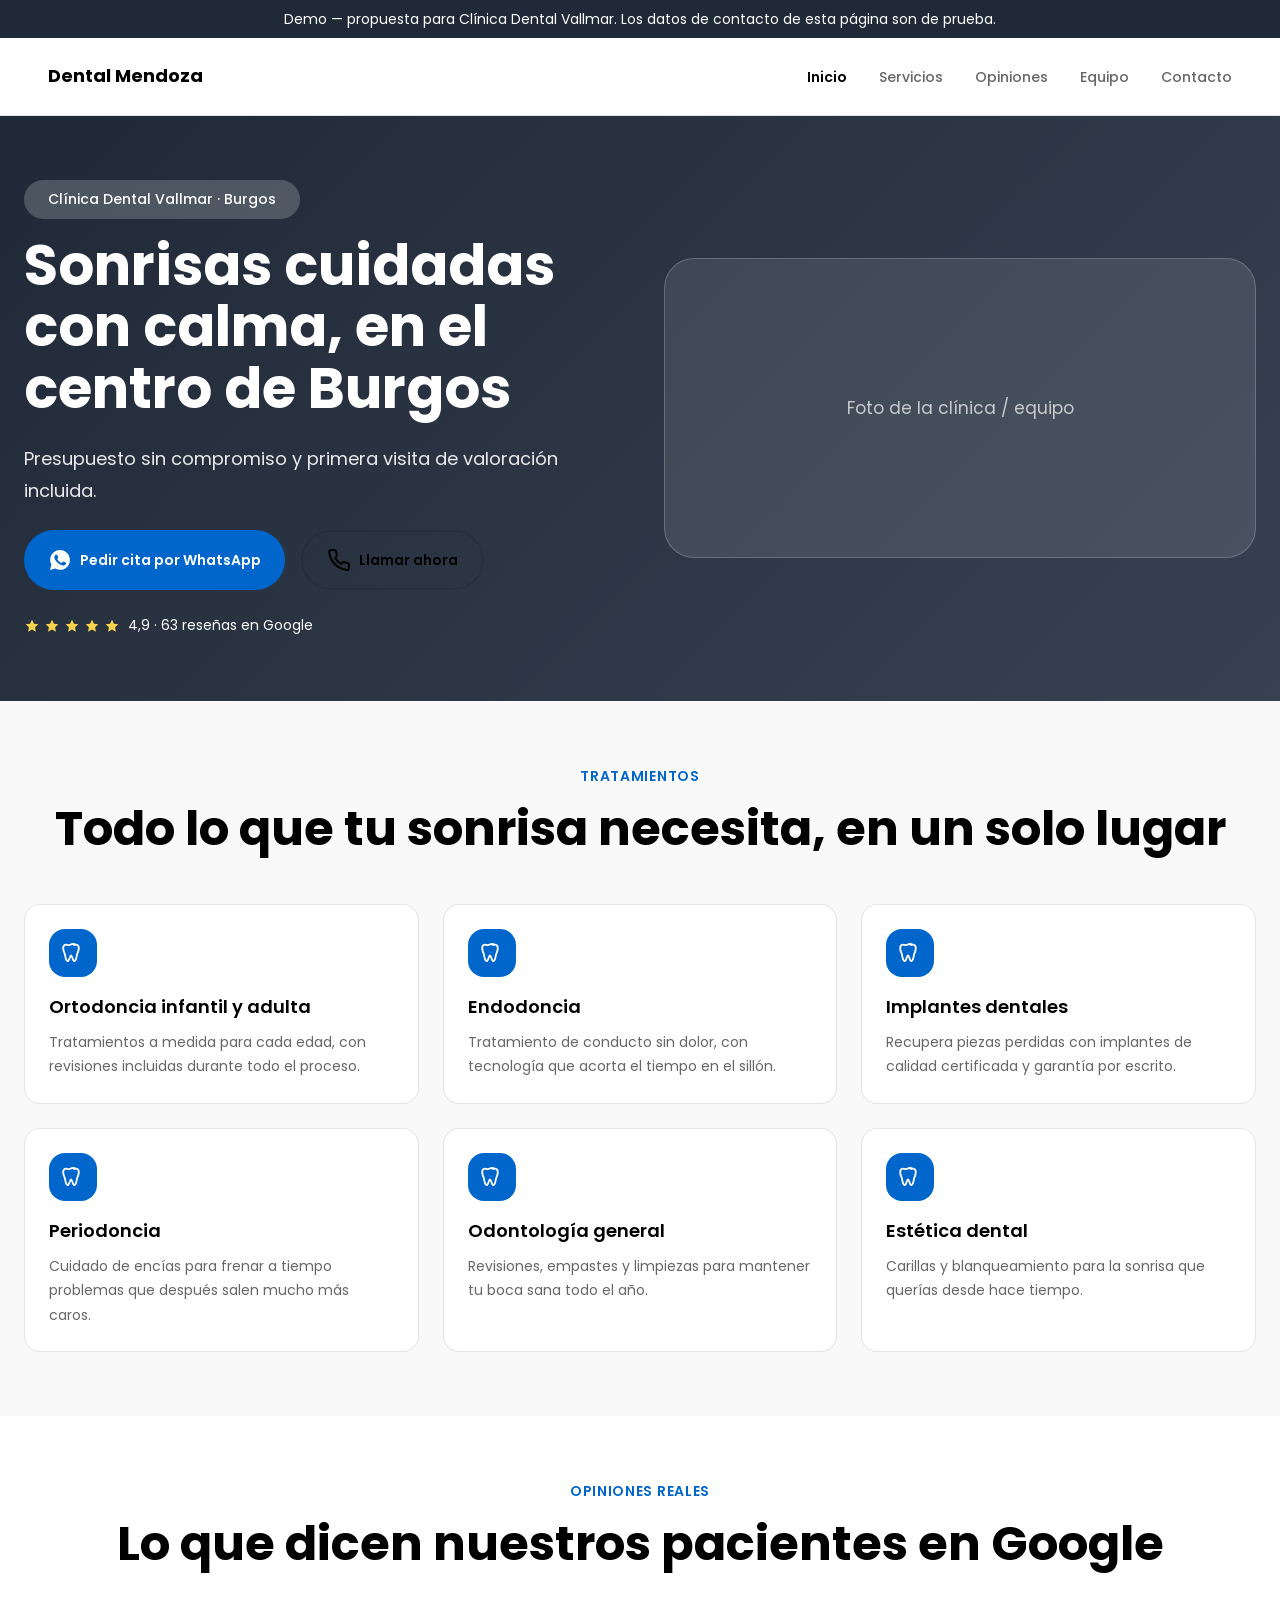
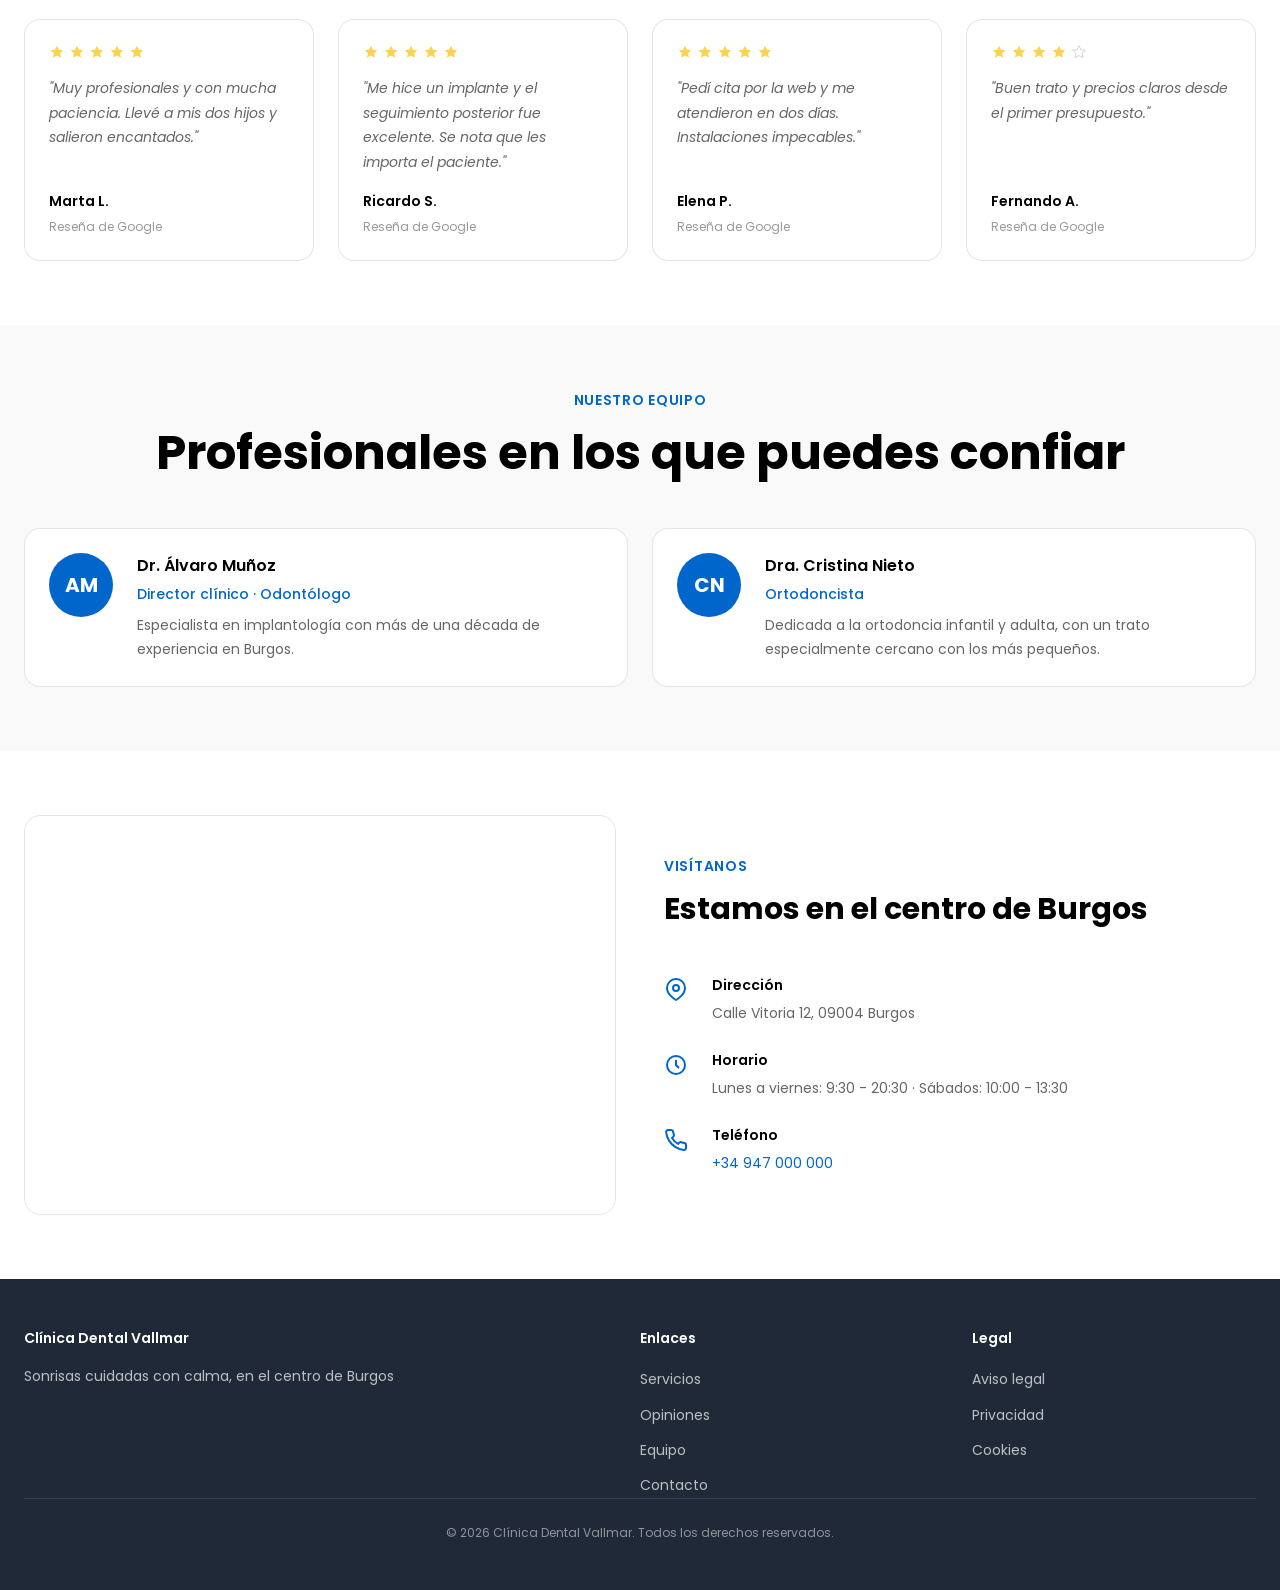
==== index.html @ 589acb56 "Convert to vanilla HTML/CSS/JS: remove Next.js infrastructure, add modular CSS and data-driven JS" ====
<!DOCTYPE html>
<html lang="es">
<head>
  <meta charset="UTF-8">
  <meta name="viewport" content="width=device-width, initial-scale=1.0">
  <meta name="description" content="Clínica dental con implantes, ortodoncia y tratamientos estéticos">
  <title>Clínica Dental - Sonrisas Perfectas</title>

  <!-- Fonts -->
  <link rel="preconnect" href="https://fonts.googleapis.com">
  <link rel="preconnect" href="https://fonts.gstatic.com" crossorigin>
  <link href="https://fonts.googleapis.com/css2?family=Poppins:wght@400;500;600;700&display=swap" rel="stylesheet">

  <!-- Styles -->
  <link rel="stylesheet" href="./css/variables.css">
  <link rel="stylesheet" href="./css/layout.css">
  <link rel="stylesheet" href="./css/components.css">
  <link rel="stylesheet" href="./css/sections.css">
  <link rel="stylesheet" href="./css/responsive.css">
</head>
<body>
  <!-- Demo Banner -->
  <div class="demo-banner"></div>

  <!-- Header -->
  <header>
    <div class="header-container">
      <a href="#" class="logo">
        <span>Dental Mendoza</span>
      </a>
      <nav>
        <a href="#hero" class="active">Inicio</a>
        <a href="#servicios">Servicios</a>
        <a href="#resenas">Opiniones</a>
        <a href="#equipo">Equipo</a>
        <a href="#ubicacion">Contacto</a>
      </nav>
    </div>
  </header>

  <!-- Main Content -->
  <main>
    <!-- Hero Section -->
    <section id="hero" class="hero"></section>

    <!-- Services Section -->
    <section id="servicios" class="services"></section>

    <!-- Reviews Section -->
    <section id="resenas" class="reviews"></section>

    <!-- Team Section -->
    <section id="equipo" class="team"></section>

    <!-- Location Section -->
    <section id="ubicacion" class="location"></section>
  </main>

  <!-- Footer -->
  <footer></footer>

  <!-- Scripts -->
  <script src="./js/main.js"></script>
</body>
</html>
---- css/variables.css ----
:root {
  --primary: #000000;
  --accent: #FFFFFF;
  --bg: #FFFFFF;
  --text: #000000;
  --text-light: #666666;
  --text-lighter: #999999;
  --border-light: rgba(0,0,0,0.1);
  --bg-light: #F9F9F9;
  --glass: rgba(255,255,255,0.95);
  --glass-border: rgba(0,0,0,0.1);

  /* Accent colors for interactive elements */
  --accent-blue: #0066CC;
  --accent-green: #22C55E;
  --accent-orange: #F97316;

  /* Spacing */
  --spacing-xs: 0.25rem;
  --spacing-sm: 0.5rem;
  --spacing-md: 1rem;
  --spacing-lg: 1.5rem;
  --spacing-xl: 2rem;
  --spacing-2xl: 3rem;
  --spacing-4xl: 4rem;

  /* Border radius */
  --radius-sm: 0.375rem;
  --radius-md: 0.5rem;
  --radius-lg: 1rem;
  --radius-xl: 1.5rem;
  --radius-3xl: 1.875rem;
  --radius-full: 9999px;

  /* Font */
  --font-base: 'Poppins', -apple-system, BlinkMacSystemFont, 'Segoe UI', 'Roboto', 'Helvetica', 'Arial', sans-serif;
  --font-mono: 'SF Mono', Monaco, 'Cascadia Code', 'Roboto Mono', Consolas, monospace;

  /* Line height */
  --line-height-tight: 1.1;
  --line-height-base: 1.6;
  --line-height-relaxed: 1.75;

  /* Shadow */
  --shadow-sm: 0 2px 4px rgba(0,0,0,0.1);
  --shadow-md: 0 4px 12px rgba(0,0,0,0.15);
  --shadow-lg: 0 10px 40px rgba(0,0,0,0.15);
  --shadow-xl: 0 20px 60px rgba(0,0,0,0.2);
}
---- css/layout.css ----
* {
  margin: 0;
  padding: 0;
  box-sizing: border-box;
}

html, body {
  width: 100%;
  height: 100%;
}

body {
  font-family: var(--font-base);
  font-size: 1rem;
  line-height: var(--line-height-base);
  color: var(--text);
  background-color: var(--bg);
  display: flex;
  flex-direction: column;
}

main {
  flex: 1;
}

/* Header */
header {
  position: sticky;
  top: 0;
  z-index: 40;
  border-bottom: 1px solid var(--border-light);
  background: rgba(255, 255, 255, 0.98);
  backdrop-filter: blur(10px);
}

.header-container {
  max-width: 1400px;
  margin: 0 auto;
  padding: var(--spacing-md) var(--spacing-lg);
  display: flex;
  align-items: center;
  justify-content: space-between;
  gap: var(--spacing-xl);
}

.logo {
  display: flex;
  align-items: center;
  gap: var(--spacing-sm);
  font-weight: 700;
  font-size: 1.125rem;
  color: var(--primary);
  text-decoration: none;
}

.logo img {
  width: 2rem;
  height: 2rem;
  object-fit: contain;
}

nav {
  display: flex;
  align-items: center;
  gap: var(--spacing-xl);
  font-size: 0.875rem;
  font-weight: 500;
}

nav a {
  color: var(--text-light);
  text-decoration: none;
  transition: color 0.2s;
  position: relative;
}

nav a:hover {
  color: var(--text);
}

nav a.active {
  color: var(--primary);
  font-weight: 600;
}

/* Main container */
.container {
  max-width: 1400px;
  margin: 0 auto;
  padding: 0 var(--spacing-lg);
  width: 100%;
}

/* Footer */
footer {
  background-color: #1F2937;
  color: rgba(255, 255, 255, 0.7);
  padding: var(--spacing-2xl) var(--spacing-lg);
  margin-top: auto;
}

.footer-container {
  max-width: 1400px;
  margin: 0 auto;
  display: grid;
  gap: var(--spacing-2xl);
  grid-template-columns: 1fr;
}

@media (min-width: 768px) {
  .footer-container {
    grid-template-columns: 2fr 1fr 1fr;
  }
}

.footer-col {
  display: flex;
  flex-direction: column;
}

.footer-col h4 {
  color: white;
  font-size: 0.875rem;
  font-weight: 600;
  margin-bottom: var(--spacing-md);
}

.footer-col ul {
  list-style: none;
  display: flex;
  flex-direction: column;
  gap: var(--spacing-sm);
}

.footer-col a {
  color: rgba(255, 255, 255, 0.7);
  text-decoration: none;
  font-size: 0.875rem;
  transition: color 0.2s;
}

.footer-col a:hover {
  color: white;
}

.footer-bottom {
  border-top: 1px solid rgba(255, 255, 255, 0.1);
  padding-top: var(--spacing-lg);
  text-align: center;
  font-size: 0.75rem;
  color: rgba(255, 255, 255, 0.5);
}

/* Demo banner */
.demo-banner {
  background-color: #1F2937;
  color: white;
  padding: var(--spacing-sm) var(--spacing-lg);
  text-align: center;
  font-size: 0.875rem;
}
---- css/components.css ----
/* Buttons */
.btn {
  display: inline-flex;
  align-items: center;
  justify-content: center;
  gap: var(--spacing-sm);
  padding: var(--spacing-md) var(--spacing-lg);
  font-size: 0.875rem;
  font-weight: 600;
  border: none;
  border-radius: var(--radius-full);
  cursor: pointer;
  transition: all 0.2s;
  text-decoration: none;
  font-family: var(--font-base);
}

.btn-primary {
  background-color: var(--accent-blue);
  color: white;
}

.btn-primary:hover {
  background-color: #0052A3;
  transform: translateY(-2px);
  box-shadow: var(--shadow-md);
}

.btn-secondary {
  background-color: transparent;
  color: var(--text);
  border: 2px solid var(--border-light);
}

.btn-secondary:hover {
  background-color: var(--bg-light);
  border-color: var(--text-light);
}

.btn-success {
  background-color: var(--accent-green);
  color: white;
}

.btn-success:hover {
  background-color: #16A34A;
  transform: translateY(-2px);
  box-shadow: var(--shadow-md);
}

/* Cards */
.card {
  background-color: white;
  border: 1px solid var(--border-light);
  border-radius: var(--radius-lg);
  padding: var(--spacing-lg);
  box-shadow: var(--shadow-sm);
  transition: box-shadow 0.2s, transform 0.2s;
}

.card:hover {
  box-shadow: var(--shadow-md);
  transform: translateY(-2px);
}

/* Icons */
.icon {
  width: 1.5rem;
  height: 1.5rem;
  display: inline-block;
  flex-shrink: 0;
}

.icon-large {
  width: 3rem;
  height: 3rem;
}

/* Badge */
.badge {
  display: inline-block;
  background-color: rgba(0, 0, 0, 0.1);
  color: var(--text);
  padding: var(--spacing-xs) var(--spacing-md);
  border-radius: var(--radius-full);
  font-size: 0.75rem;
  font-weight: 600;
  text-transform: uppercase;
  letter-spacing: 0.05em;
}

.badge-primary {
  background-color: rgba(0, 102, 204, 0.1);
  color: var(--accent-blue);
}

/* Stars */
.stars {
  display: flex;
  gap: 0.25rem;
  align-items: center;
}

.star {
  width: 1rem;
  height: 1rem;
  display: inline-block;
  flex-shrink: 0;
}

.star-filled {
  color: #FCD34D;
}

.star-empty {
  color: #D1D5DB;
}

/* Section header */
.section-header {
  text-align: center;
  margin-bottom: var(--spacing-2xl);
}

.section-header-label {
  font-size: 0.875rem;
  font-weight: 600;
  text-transform: uppercase;
  letter-spacing: 0.05em;
  color: var(--accent-blue);
  margin-bottom: var(--spacing-md);
}

.section-header-title {
  font-size: 2rem;
  font-weight: 700;
  color: var(--text);
  line-height: var(--line-height-tight);
}

@media (min-width: 768px) {
  .section-header-title {
    font-size: 2.5rem;
  }
}

.section-header-description {
  font-size: 1.125rem;
  color: var(--text-light);
  margin-top: var(--spacing-md);
  max-width: 42rem;
  margin-left: auto;
  margin-right: auto;
}

/* Grid */
.grid {
  display: grid;
  gap: var(--spacing-lg);
}

.grid-2 {
  grid-template-columns: 1fr;
}

@media (min-width: 768px) {
  .grid-2 {
    grid-template-columns: 1fr 1fr;
  }
}

.grid-3 {
  grid-template-columns: 1fr;
}

@media (min-width: 768px) {
  .grid-3 {
    grid-template-columns: 1fr 1fr;
  }
}

@media (min-width: 1024px) {
  .grid-3 {
    grid-template-columns: 1fr 1fr 1fr;
  }
}

.grid-4 {
  grid-template-columns: 1fr;
}

@media (min-width: 768px) {
  .grid-4 {
    grid-template-columns: 1fr 1fr;
  }
}

@media (min-width: 1024px) {
  .grid-4 {
    grid-template-columns: 1fr 1fr 1fr 1fr;
  }
}
---- css/sections.css ----
/* Hero Section */
.hero {
  position: relative;
  overflow: hidden;
  color: white;
  padding: var(--spacing-4xl) var(--spacing-lg);
  background: linear-gradient(135deg, #1F2937 0%, #374151 100%);
}

.hero-content {
  max-width: 1400px;
  margin: 0 auto;
  display: grid;
  gap: var(--spacing-2xl);
  grid-template-columns: 1fr;
  align-items: center;
}

@media (min-width: 768px) {
  .hero-content {
    grid-template-columns: 1fr 1fr;
  }
}

.hero-text h1 {
  font-size: 2rem;
  font-weight: 700;
  line-height: var(--line-height-tight);
  margin-bottom: var(--spacing-lg);
}

@media (min-width: 768px) {
  .hero-text h1 {
    font-size: 3rem;
  }
}

.hero-text p {
  font-size: 1.125rem;
  color: rgba(255, 255, 255, 0.9);
  margin-bottom: var(--spacing-lg);
  line-height: var(--line-height-relaxed);
}

.hero-buttons {
  display: flex;
  gap: var(--spacing-md);
  flex-wrap: wrap;
}

.hero-badge {
  display: inline-block;
  background-color: rgba(255, 255, 255, 0.2);
  color: white;
  padding: var(--spacing-sm) var(--spacing-lg);
  border-radius: var(--radius-full);
  font-size: 0.875rem;
  font-weight: 500;
  margin-bottom: var(--spacing-md);
  width: fit-content;
}

.hero-rating {
  display: flex;
  align-items: center;
  gap: var(--spacing-sm);
  font-size: 0.875rem;
  margin-top: var(--spacing-lg);
}

.hero-image {
  display: flex;
  justify-content: center;
  align-items: center;
  background-color: rgba(255, 255, 255, 0.1);
  border-radius: var(--radius-3xl);
  min-height: 300px;
  border: 1px solid rgba(255, 255, 255, 0.2);
}

.hero-image-placeholder {
  text-align: center;
  color: rgba(255, 255, 255, 0.7);
  padding: var(--spacing-2xl);
}

/* Services Section */
.services {
  padding: var(--spacing-4xl) var(--spacing-lg);
  background-color: var(--bg-light);
}

.services-content {
  max-width: 1400px;
  margin: 0 auto;
}

.service-card {
  background-color: white;
  border: 1px solid var(--border-light);
  border-radius: var(--radius-lg);
  padding: var(--spacing-lg);
  transition: all 0.3s;
}

.service-card:hover {
  box-shadow: var(--shadow-md);
  transform: translateY(-4px);
}

.service-icon {
  width: 3rem;
  height: 3rem;
  background-color: var(--accent-blue);
  border-radius: var(--radius-lg);
  display: flex;
  align-items: center;
  justify-content: center;
  color: white;
  margin-bottom: var(--spacing-md);
  flex-shrink: 0;
}

.service-icon svg {
  width: 1.5rem;
  height: 1.5rem;
}

.service-title {
  font-size: 1.125rem;
  font-weight: 600;
  color: var(--text);
  margin-bottom: var(--spacing-sm);
}

.service-description {
  font-size: 0.875rem;
  color: var(--text-light);
  line-height: var(--line-height-relaxed);
}

/* Reviews Section */
.reviews {
  padding: var(--spacing-4xl) var(--spacing-lg);
}

.reviews-content {
  max-width: 1400px;
  margin: 0 auto;
}

.review-card {
  background-color: white;
  border: 1px solid var(--border-light);
  border-radius: var(--radius-lg);
  padding: var(--spacing-lg);
  display: flex;
  flex-direction: column;
}

.review-stars {
  display: flex;
  gap: 0.25rem;
  margin-bottom: var(--spacing-md);
}

.review-text {
  flex: 1;
  font-size: 0.875rem;
  color: var(--text-light);
  line-height: var(--line-height-relaxed);
  margin-bottom: var(--spacing-md);
  font-style: italic;
}

.review-author {
  font-weight: 600;
  color: var(--text);
  font-size: 0.875rem;
}

.review-source {
  font-size: 0.75rem;
  color: var(--text-lighter);
  margin-top: 0.25rem;
}

/* Team Section */
.team {
  padding: var(--spacing-4xl) var(--spacing-lg);
  background-color: var(--bg-light);
}

.team-content {
  max-width: 1400px;
  margin: 0 auto;
}

.team-member {
  background-color: white;
  border: 1px solid var(--border-light);
  border-radius: var(--radius-lg);
  padding: var(--spacing-lg);
  display: flex;
  gap: var(--spacing-lg);
}

.team-member-avatar {
  width: 4rem;
  height: 4rem;
  border-radius: 50%;
  background-color: var(--accent-blue);
  color: white;
  display: flex;
  align-items: center;
  justify-content: center;
  font-weight: 700;
  font-size: 1.25rem;
  flex-shrink: 0;
}

.team-member-info h3 {
  font-size: 1rem;
  font-weight: 600;
  color: var(--text);
  margin-bottom: 0.25rem;
}

.team-member-role {
  font-size: 0.875rem;
  font-weight: 500;
  color: var(--accent-blue);
  margin-bottom: var(--spacing-sm);
}

.team-member-bio {
  font-size: 0.875rem;
  color: var(--text-light);
  line-height: var(--line-height-relaxed);
}

/* Location Section */
.location {
  padding: var(--spacing-4xl) var(--spacing-lg);
}

.location-content {
  max-width: 1400px;
  margin: 0 auto;
  display: grid;
  gap: var(--spacing-2xl);
  grid-template-columns: 1fr;
  align-items: center;
}

@media (min-width: 768px) {
  .location-content {
    grid-template-columns: 1fr 1fr;
  }
}

.location-map {
  border-radius: var(--radius-lg);
  overflow: hidden;
  border: 1px solid var(--border-light);
  height: 300px;
}

@media (min-width: 768px) {
  .location-map {
    height: 400px;
  }
}

.location-map iframe {
  width: 100%;
  height: 100%;
  border: none;
}

.location-info h2 {
  font-size: 1.875rem;
  font-weight: 700;
  margin-bottom: var(--spacing-lg);
  color: var(--text);
}

.location-details {
  display: flex;
  flex-direction: column;
  gap: var(--spacing-lg);
}

.location-detail {
  display: flex;
  gap: var(--spacing-lg);
}

.location-detail-icon {
  width: 1.5rem;
  height: 1.5rem;
  flex-shrink: 0;
  color: var(--accent-blue);
  margin-top: 0.25rem;
}

.location-detail-icon svg {
  width: 100%;
  height: 100%;
}

.location-detail-content dt {
  font-weight: 600;
  color: var(--text);
  font-size: 0.875rem;
  margin-bottom: 0.25rem;
}

.location-detail-content dd {
  font-size: 0.875rem;
  color: var(--text-light);
  line-height: var(--line-height-relaxed);
}

.location-detail-content a {
  color: var(--accent-blue);
  text-decoration: none;
}

.location-detail-content a:hover {
  text-decoration: underline;
}
---- css/responsive.css ----
/* Mobile First - All base styles are already mobile-optimized */

/* Tablet and up */
@media (min-width: 768px) {
  body {
    font-size: 1rem;
  }

  .container {
    padding: 0 var(--spacing-xl);
  }

  .section-header-title {
    font-size: 2.25rem;
  }

  .hero-text h1 {
    font-size: 2.5rem;
  }

  .grid-2 {
    grid-template-columns: 1fr 1fr;
  }

  .grid-3 {
    grid-template-columns: 1fr 1fr;
  }

  .grid-4 {
    grid-template-columns: 1fr 1fr;
  }
}

/* Desktop and up */
@media (min-width: 1024px) {
  .header-container {
    padding: var(--spacing-lg) var(--spacing-2xl);
  }

  .container {
    padding: 0 var(--spacing-2xl);
  }

  .section-header-title {
    font-size: 2.75rem;
  }

  .hero-text h1 {
    font-size: 3rem;
  }

  .grid-3 {
    grid-template-columns: 1fr 1fr 1fr;
  }

  .grid-4 {
    grid-template-columns: 1fr 1fr 1fr 1fr;
  }
}

/* Large desktop and up */
@media (min-width: 1280px) {
  body {
    font-size: 1.0625rem;
  }

  .section-header-title {
    font-size: 3rem;
  }

  .hero-text h1 {
    font-size: 3.5rem;
  }
}

/* Print styles */
@media print {
  header,
  footer,
  .demo-banner {
    display: none;
  }

  body {
    background: white;
  }

  .card {
    page-break-inside: avoid;
  }
}

/* Accessibility */
@media (prefers-reduced-motion: reduce) {
  * {
    animation-duration: 0.01ms !important;
    animation-iteration-count: 1 !important;
    transition-duration: 0.01ms !important;
  }
}

@media (prefers-color-scheme: dark) {
  :root {
    --bg: #1F2937;
    --text: #F3F4F6;
    --text-light: #D1D5DB;
    --text-lighter: #9CA3AF;
    --bg-light: #374151;
    --border-light: rgba(255, 255, 255, 0.1);
  }

  body {
    background-color: var(--bg);
    color: var(--text);
  }

  header {
    background: rgba(31, 41, 55, 0.98);
    border-bottom-color: var(--border-light);
  }

  .card,
  .service-card,
  .review-card,
  .team-member {
    background-color: #374151;
    border-color: var(--border-light);
  }

  .card:hover,
  .service-card:hover,
  .review-card:hover,
  .team-member:hover {
    background-color: #4B5563;
  }

  .badge {
    background-color: rgba(255, 255, 255, 0.1);
    color: var(--text);
  }

  .section-header-description {
    color: var(--text-light);
  }

  .service-title,
  .section-header-title,
  .location-info h2 {
    color: var(--text);
  }

  .service-description,
  .review-text,
  .team-member-bio,
  .location-detail-content dt {
    color: var(--text-light);
  }
}
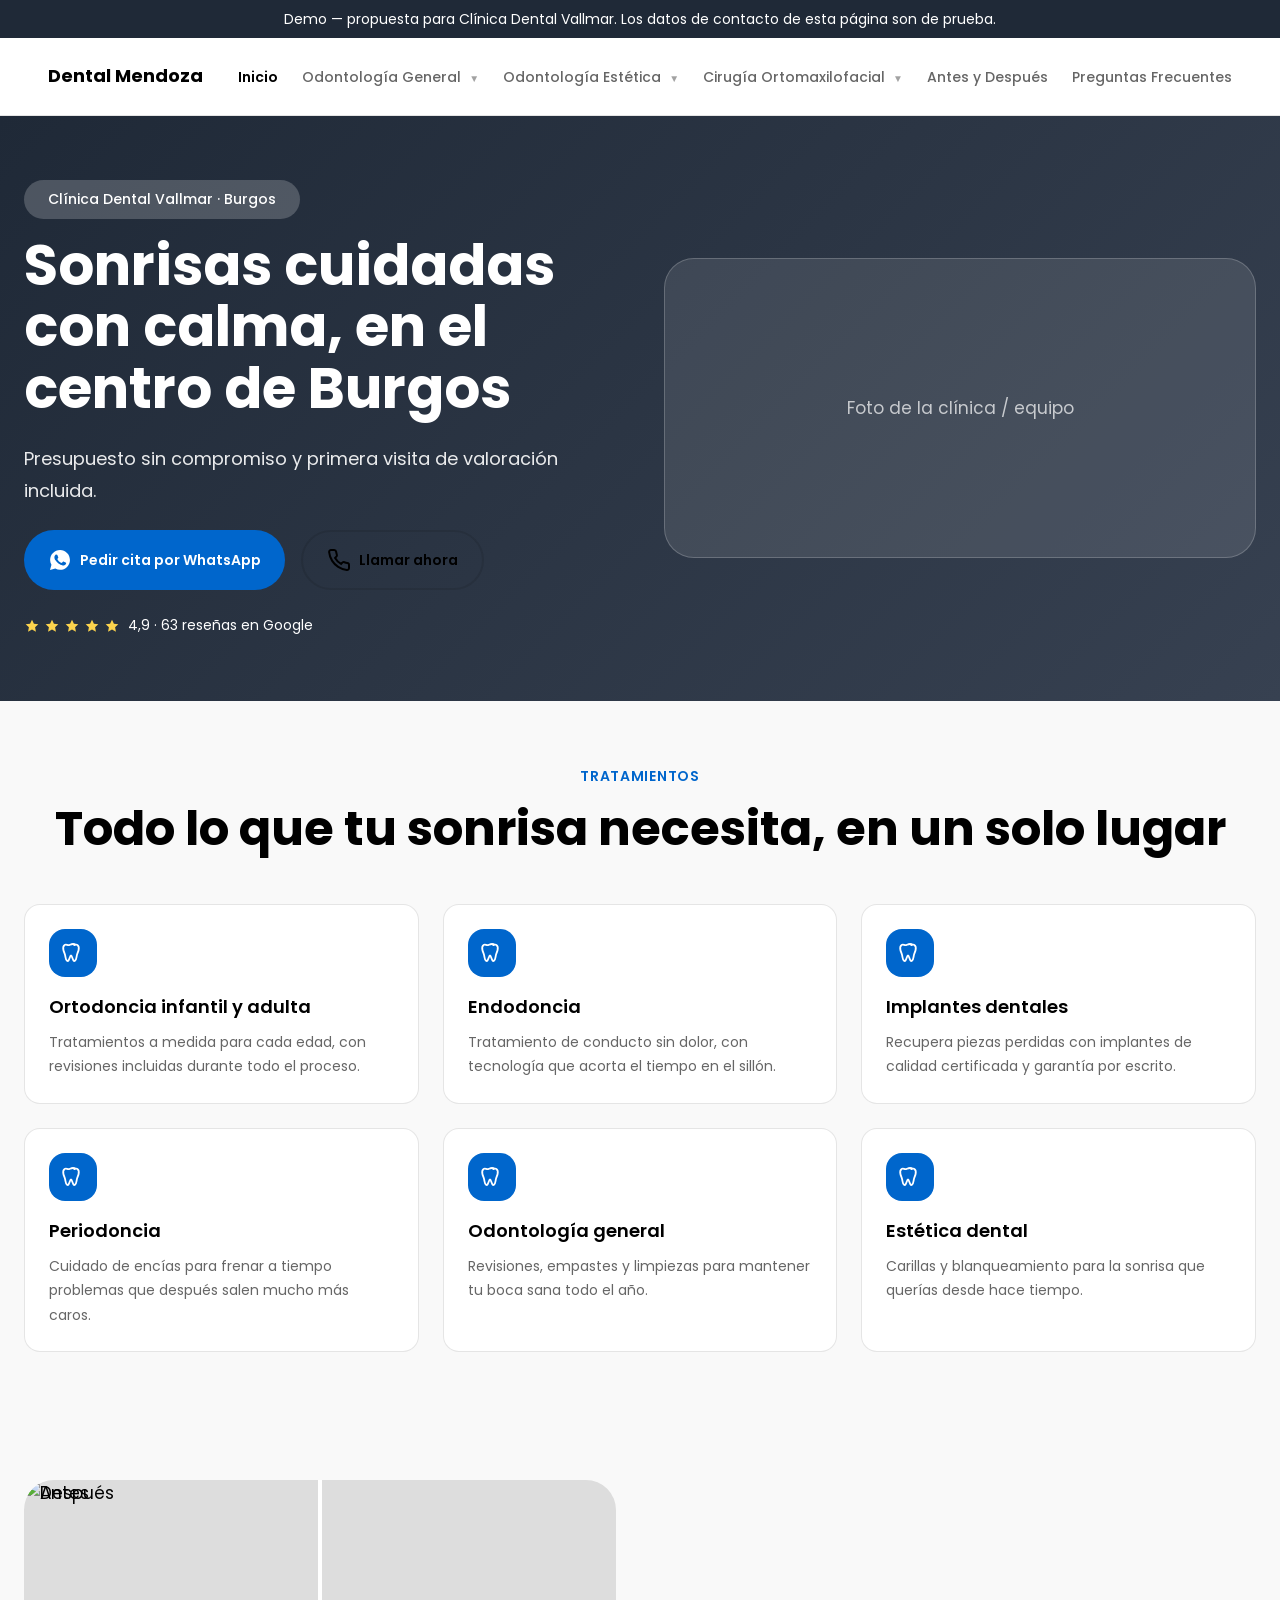
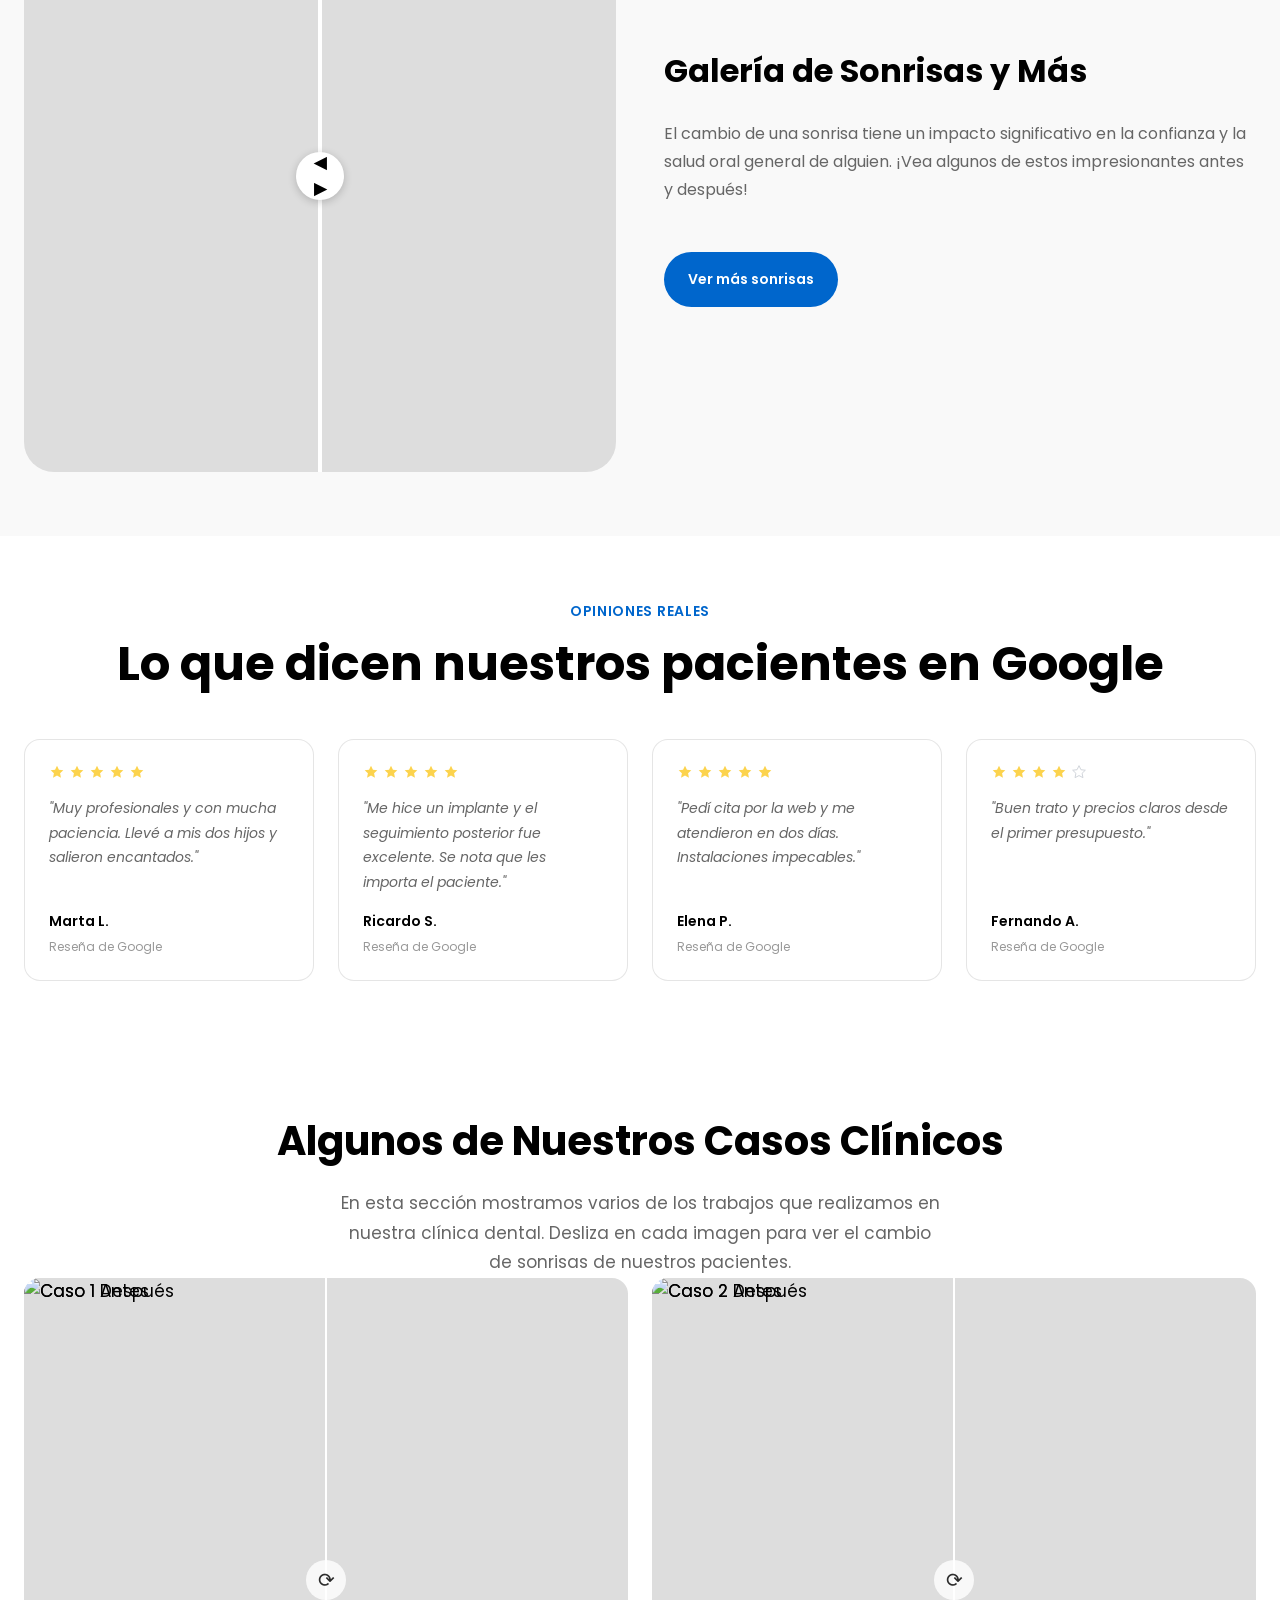
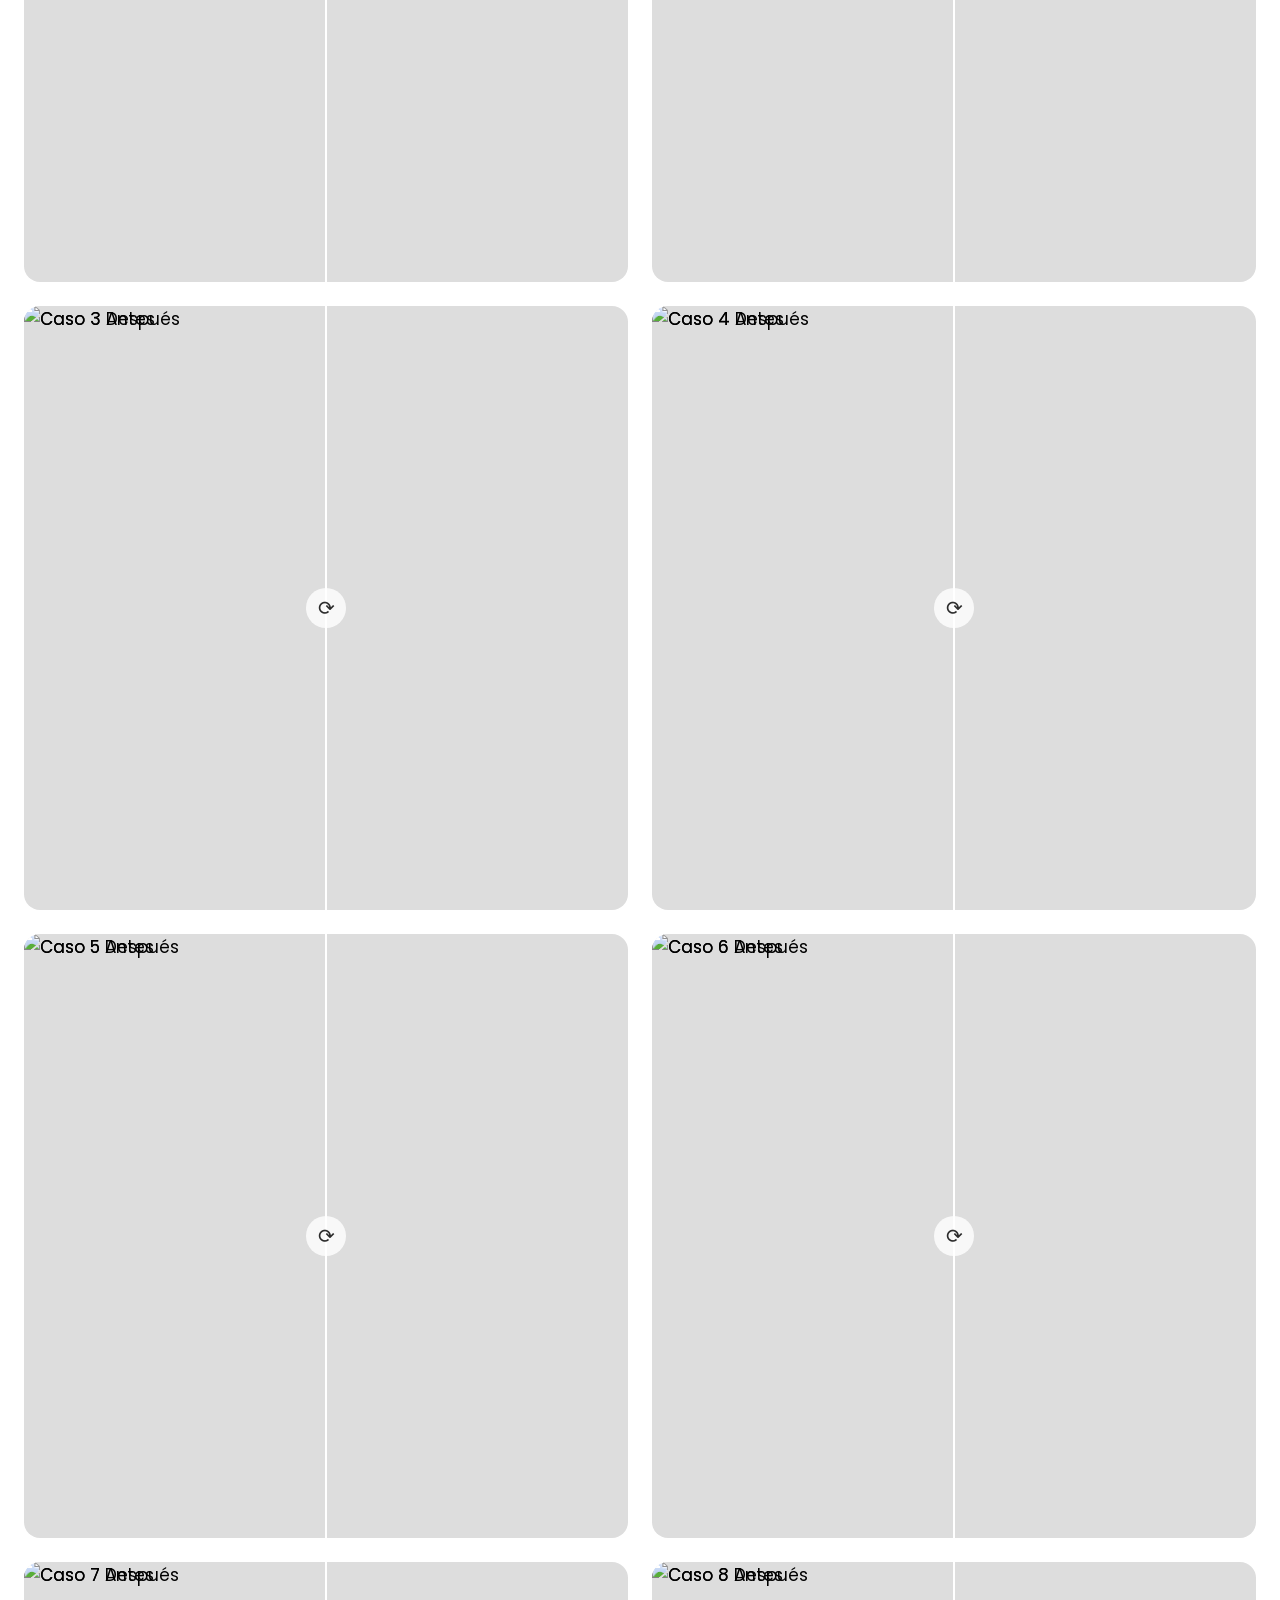
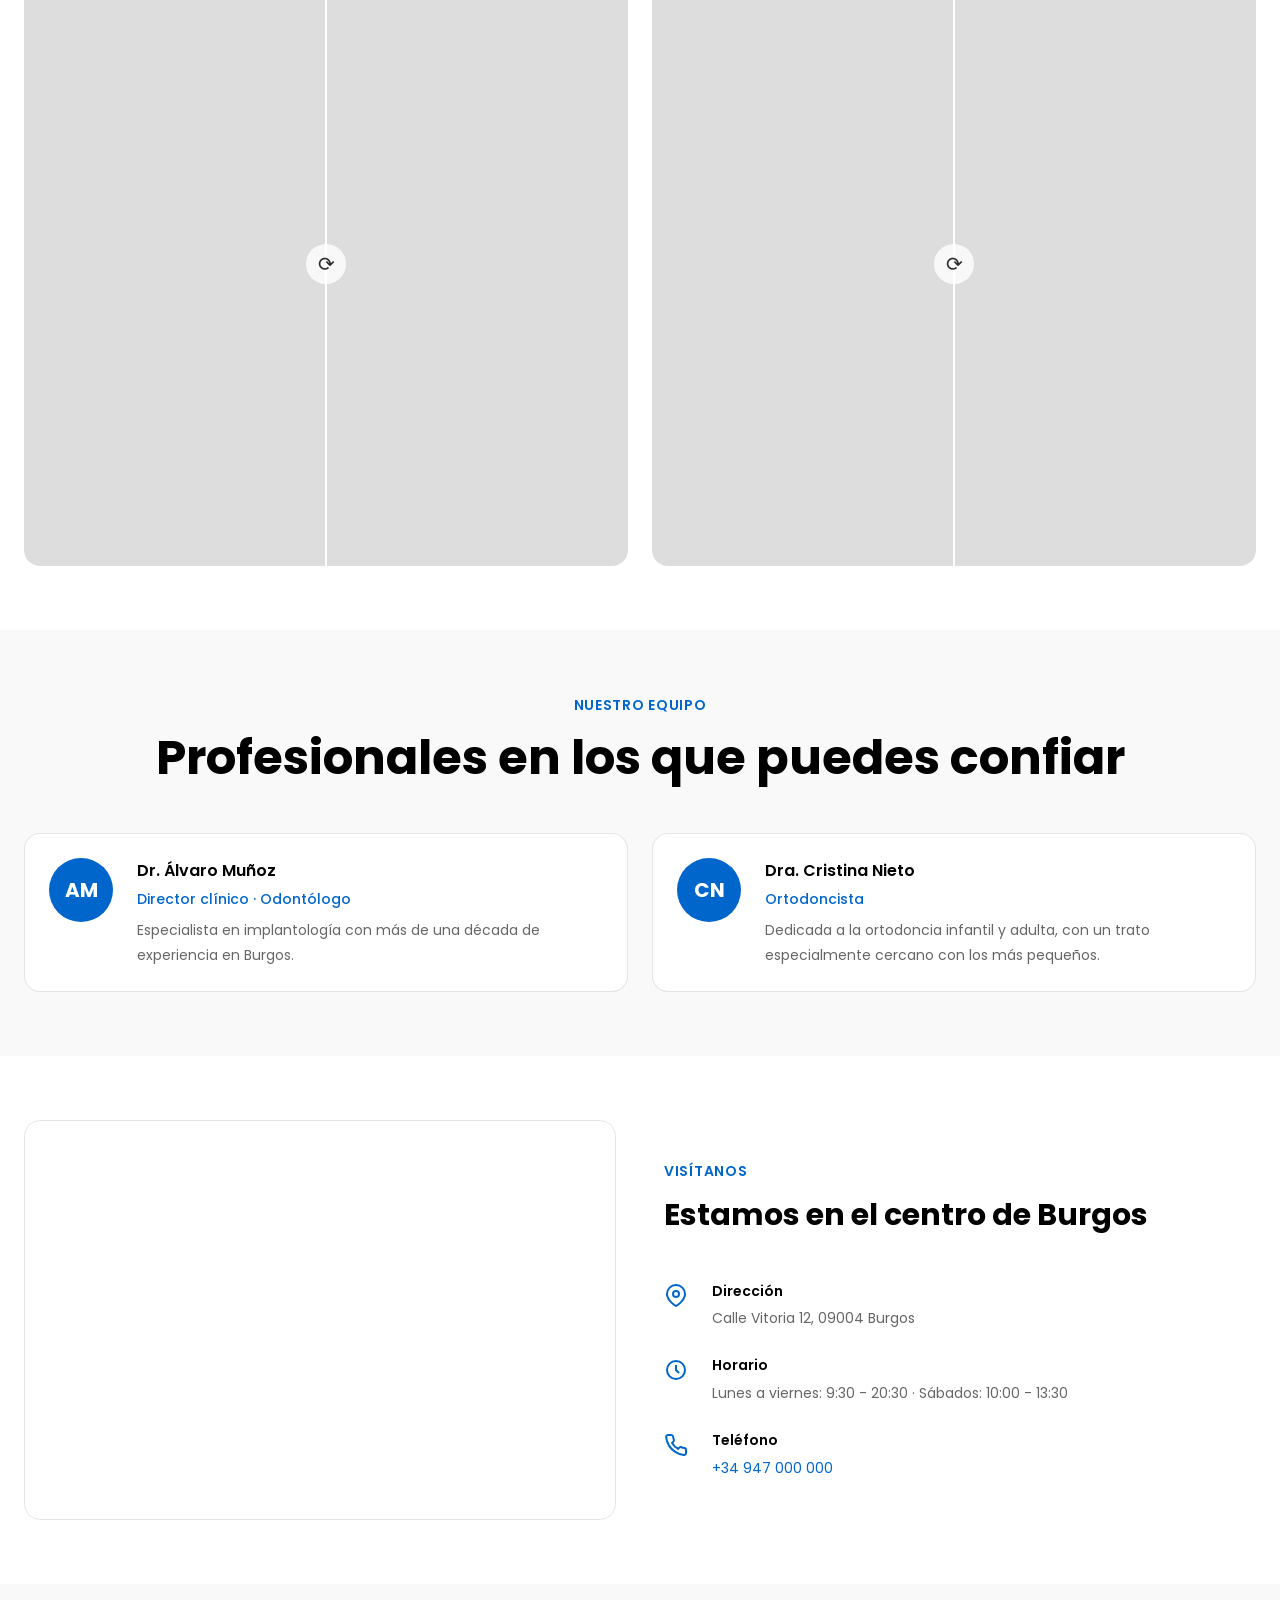
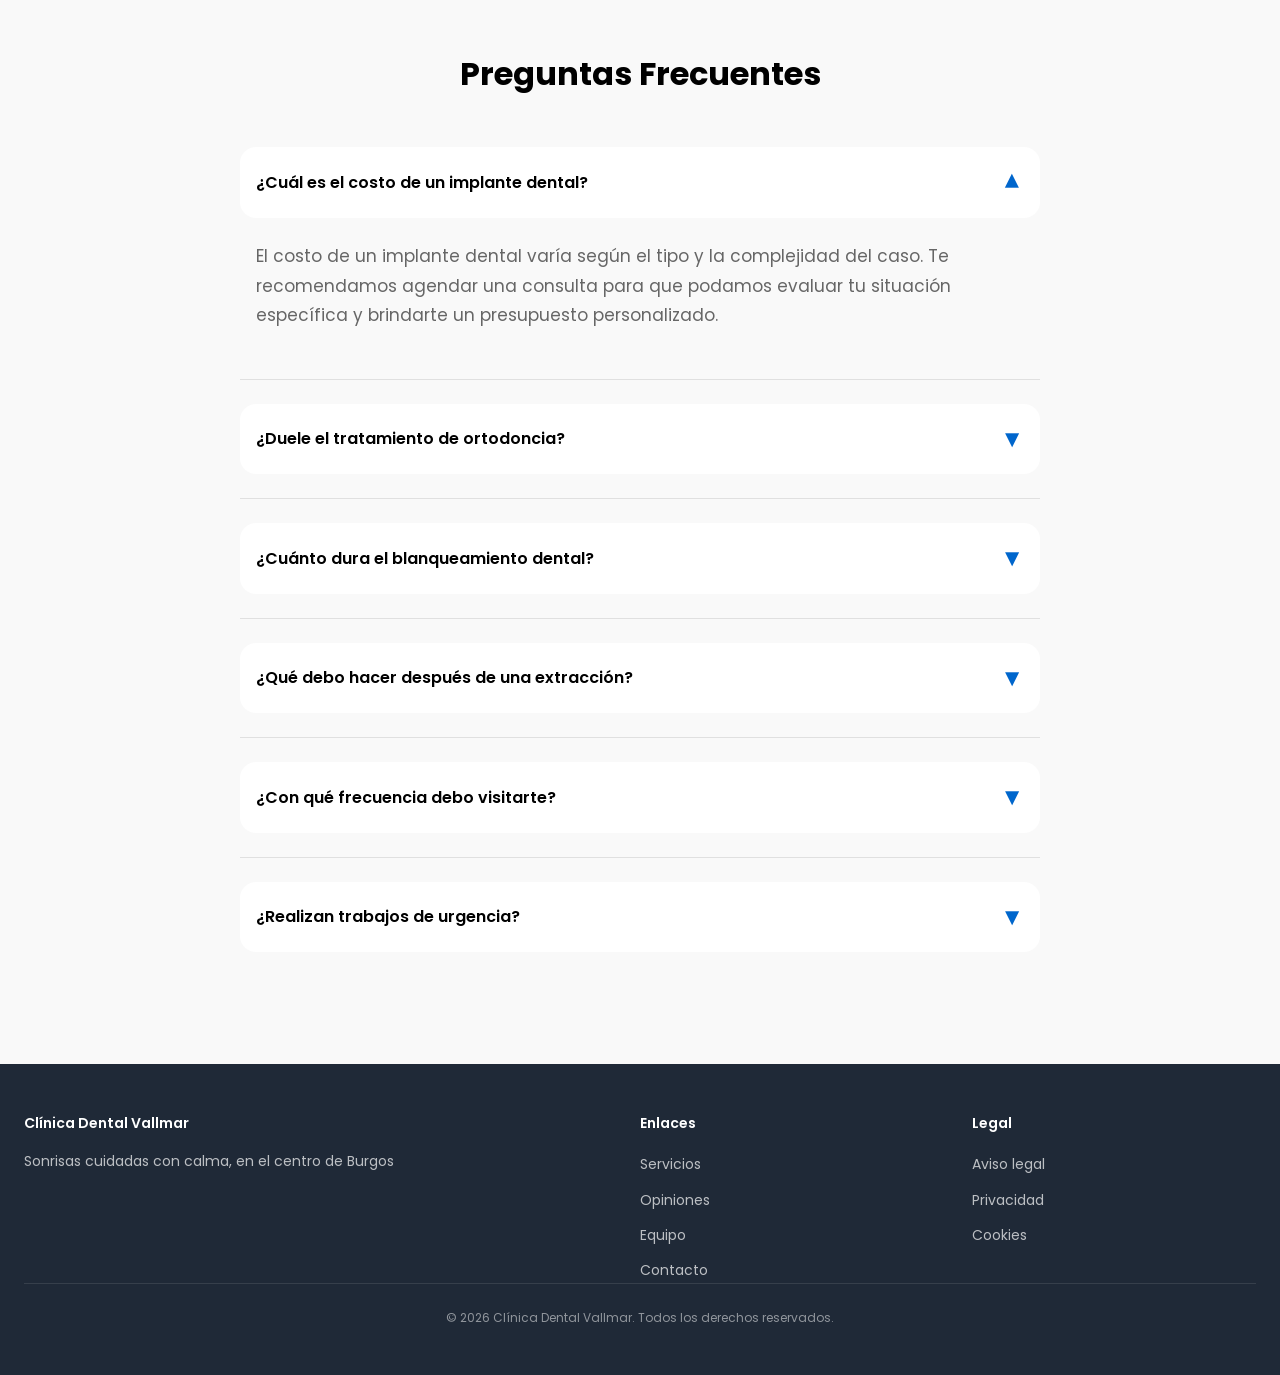
==== commit b49bf6f4: "Add advanced features: navbar dropdowns, before/after slider, case gallery, FAQ accordion" ====
--- a/index.html
+++ b/index.html
@@ -16,6 +16,7 @@
   <link rel="stylesheet" href="./css/layout.css">
   <link rel="stylesheet" href="./css/components.css">
   <link rel="stylesheet" href="./css/sections.css">
+  <link rel="stylesheet" href="./css/advanced.css">
   <link rel="stylesheet" href="./css/responsive.css">
 </head>
 <body>
@@ -28,13 +29,36 @@
       <a href="#" class="logo">
         <span>Dental Mendoza</span>
       </a>
-      <nav>
-        <a href="#hero" class="active">Inicio</a>
-        <a href="#servicios">Servicios</a>
-        <a href="#resenas">Opiniones</a>
-        <a href="#equipo">Equipo</a>
-        <a href="#ubicacion">Contacto</a>
+      <nav class="nav-desktop">
+        <a href="#hero" class="nav-link active">Inicio</a>
+        <div class="nav-dropdown">
+          <a href="#" class="nav-link">Odontología General</a>
+          <div class="dropdown-menu">
+            <a href="#" class="dropdown-item">Limpiezas</a>
+            <a href="#" class="dropdown-item">Empastes</a>
+            <a href="#" class="dropdown-item">Endodoncia</a>
+          </div>
+        </div>
+        <div class="nav-dropdown">
+          <a href="#" class="nav-link">Odontología Estética</a>
+          <div class="dropdown-menu">
+            <a href="#" class="dropdown-item">Blanqueamiento</a>
+            <a href="#" class="dropdown-item">Carillas</a>
+            <a href="#" class="dropdown-item">Diseño de sonrisa</a>
+          </div>
+        </div>
+        <div class="nav-dropdown">
+          <a href="#" class="nav-link">Cirugía Ortomaxilofacial</a>
+          <div class="dropdown-menu">
+            <a href="#" class="dropdown-item">Implantes</a>
+            <a href="#" class="dropdown-item">Extracciones</a>
+            <a href="#" class="dropdown-item">Cirugía ósea</a>
+          </div>
+        </div>
+        <a href="#galeria" class="nav-link">Antes y Después</a>
+        <a href="#faq" class="nav-link">Preguntas Frecuentes</a>
       </nav>
+      <button class="menu-toggle" id="menuToggle">☰</button>
     </div>
   </header>
 
@@ -46,20 +70,30 @@
     <!-- Services Section -->
     <section id="servicios" class="services"></section>
 
+    <!-- Before/After Slider Section -->
+    <section id="slider" class="before-after-slider"></section>
+
     <!-- Reviews Section -->
     <section id="resenas" class="reviews"></section>
+
+    <!-- Gallery Section -->
+    <section id="galeria" class="gallery"></section>
 
     <!-- Team Section -->
     <section id="equipo" class="team"></section>
 
     <!-- Location Section -->
     <section id="ubicacion" class="location"></section>
+
+    <!-- FAQ Section -->
+    <section id="faq" class="faq"></section>
   </main>
 
   <!-- Footer -->
   <footer></footer>
 
   <!-- Scripts -->
+  <script src="./js/interactivity.js"></script>
   <script src="./js/main.js"></script>
 </body>
 </html>
--- a/css/advanced.css
+++ b/css/advanced.css
@@ -0,0 +1,433 @@
+/* Advanced Features - Navbar, Sliders, Gallery */
+
+/* Navbar Dropdowns */
+.nav-desktop {
+  display: flex;
+  align-items: center;
+  gap: var(--spacing-lg);
+}
+
+.nav-dropdown {
+  position: relative;
+}
+
+.nav-dropdown .nav-link::after {
+  content: '▼';
+  font-size: 0.625rem;
+  margin-left: 0.5rem;
+  opacity: 0.6;
+  transition: opacity 0.2s;
+}
+
+.nav-dropdown:hover .nav-link::after {
+  opacity: 1;
+}
+
+.dropdown-menu {
+  position: absolute;
+  top: 100%;
+  left: 0;
+  background: white;
+  min-width: 200px;
+  border: 1px solid var(--border-light);
+  border-radius: var(--radius-lg);
+  box-shadow: var(--shadow-lg);
+  opacity: 0;
+  visibility: hidden;
+  transform: translateY(-10px);
+  transition: all 0.3s;
+  z-index: 1000;
+  margin-top: var(--spacing-sm);
+}
+
+.nav-dropdown:hover .dropdown-menu {
+  opacity: 1;
+  visibility: visible;
+  transform: translateY(0);
+}
+
+.dropdown-item {
+  display: block;
+  padding: var(--spacing-md) var(--spacing-lg);
+  color: var(--text);
+  text-decoration: none;
+  font-size: 0.875rem;
+  transition: background-color 0.2s;
+  border-bottom: 1px solid var(--border-light);
+}
+
+.dropdown-item:last-child {
+  border-bottom: none;
+  border-radius: 0 0 var(--radius-lg) var(--radius-lg);
+}
+
+.dropdown-item:first-child {
+  border-radius: var(--radius-lg) var(--radius-lg) 0 0;
+}
+
+.dropdown-item:hover {
+  background-color: var(--bg-light);
+  color: var(--accent-blue);
+}
+
+/* Mobile Menu Toggle */
+.menu-toggle {
+  display: none;
+  background: none;
+  border: none;
+  font-size: 1.5rem;
+  cursor: pointer;
+  padding: var(--spacing-sm);
+  color: var(--text);
+}
+
+@media (max-width: 768px) {
+  .menu-toggle {
+    display: block;
+  }
+
+  .nav-desktop {
+    display: none;
+  }
+
+  .nav-desktop.active {
+    display: flex;
+    flex-direction: column;
+    position: absolute;
+    top: 100%;
+    left: 0;
+    right: 0;
+    background: white;
+    border-top: 1px solid var(--border-light);
+    gap: 0;
+  }
+
+  .nav-link {
+    padding: var(--spacing-md) var(--spacing-lg) !important;
+    width: 100%;
+    border-bottom: 1px solid var(--border-light);
+  }
+
+  .dropdown-menu {
+    position: static;
+    opacity: 0;
+    visibility: hidden;
+    max-height: 0;
+    overflow: hidden;
+    transition: all 0.3s;
+    box-shadow: none;
+    border: none;
+    border-left: 2px solid var(--accent-blue);
+    margin: 0;
+  }
+
+  .nav-dropdown.active .dropdown-menu {
+    opacity: 1;
+    visibility: visible;
+    max-height: 500px;
+  }
+}
+
+/* Before/After Slider */
+.before-after-slider {
+  padding: var(--spacing-4xl) var(--spacing-lg);
+  background-color: var(--bg-light);
+}
+
+.slider-content {
+  max-width: 1400px;
+  margin: 0 auto;
+  display: grid;
+  gap: var(--spacing-2xl);
+  grid-template-columns: 1fr 1fr;
+  align-items: center;
+}
+
+@media (max-width: 768px) {
+  .slider-content {
+    grid-template-columns: 1fr;
+  }
+}
+
+.slider-container {
+  position: relative;
+  overflow: hidden;
+  border-radius: var(--radius-3xl);
+  background-color: #ddd;
+  aspect-ratio: 1;
+  cursor: ew-resize;
+  user-select: none;
+}
+
+.slider-image {
+  position: absolute;
+  top: 0;
+  left: 0;
+  width: 100%;
+  height: 100%;
+  object-fit: cover;
+}
+
+.slider-image.before {
+  z-index: 1;
+}
+
+.slider-image.after {
+  z-index: 2;
+  clip-path: inset(0 50% 0 0);
+}
+
+.slider-handle {
+  position: absolute;
+  top: 0;
+  left: 50%;
+  width: 4px;
+  height: 100%;
+  background: white;
+  z-index: 3;
+  transform: translateX(-2px);
+  cursor: ew-resize;
+}
+
+.slider-handle::before {
+  content: '';
+  position: absolute;
+  top: 50%;
+  left: 50%;
+  transform: translate(-50%, -50%);
+  width: 3rem;
+  height: 3rem;
+  background: white;
+  border-radius: 50%;
+  box-shadow: 0 2px 8px rgba(0, 0, 0, 0.2);
+  display: flex;
+  align-items: center;
+  justify-content: center;
+}
+
+.slider-handle::after {
+  content: '◀ ▶';
+  position: absolute;
+  top: 50%;
+  left: 50%;
+  transform: translate(-50%, -50%);
+  font-size: 1rem;
+  color: var(--text);
+  font-weight: bold;
+}
+
+.slider-text h2 {
+  font-size: 2rem;
+  font-weight: 700;
+  margin-bottom: var(--spacing-lg);
+  color: var(--text);
+}
+
+.slider-text p {
+  font-size: 1rem;
+  color: var(--text-light);
+  line-height: var(--line-height-relaxed);
+  margin-bottom: var(--spacing-lg);
+}
+
+.slider-button {
+  display: inline-block;
+  margin-top: var(--spacing-lg);
+}
+
+/* Gallery */
+.gallery {
+  padding: var(--spacing-4xl) var(--spacing-lg);
+}
+
+.gallery-content {
+  max-width: 1400px;
+  margin: 0 auto;
+}
+
+.gallery-header {
+  text-align: center;
+  margin-bottom: var(--spacing-3xl);
+}
+
+.gallery-header h2 {
+  font-size: 2.5rem;
+  font-weight: 700;
+  margin-bottom: var(--spacing-md);
+  color: var(--text);
+}
+
+.gallery-header p {
+  max-width: 600px;
+  margin: 0 auto;
+  color: var(--text-light);
+  line-height: var(--line-height-relaxed);
+}
+
+.gallery-grid {
+  display: grid;
+  gap: var(--spacing-lg);
+  grid-template-columns: repeat(2, 1fr);
+}
+
+@media (max-width: 768px) {
+  .gallery-grid {
+    grid-template-columns: 1fr;
+  }
+}
+
+.gallery-item {
+  position: relative;
+  overflow: hidden;
+  border-radius: var(--radius-lg);
+  background: #ddd;
+  aspect-ratio: 1;
+  cursor: pointer;
+}
+
+.gallery-item-image {
+  position: absolute;
+  top: 0;
+  left: 0;
+  width: 100%;
+  height: 100%;
+  object-fit: cover;
+}
+
+.gallery-item-before {
+  z-index: 1;
+}
+
+.gallery-item-after {
+  z-index: 2;
+  clip-path: inset(0 50% 0 0);
+  transition: clip-path 0.2s;
+}
+
+.gallery-item:hover .gallery-item-after {
+  clip-path: inset(0 0 0 0);
+}
+
+.gallery-divider {
+  position: absolute;
+  top: 0;
+  left: 50%;
+  width: 2px;
+  height: 100%;
+  background: white;
+  z-index: 3;
+  transform: translateX(-1px);
+}
+
+.gallery-toggle {
+  position: absolute;
+  top: 50%;
+  left: 50%;
+  transform: translate(-50%, -50%);
+  z-index: 4;
+  width: 2.5rem;
+  height: 2.5rem;
+  background: white;
+  border-radius: 50%;
+  display: flex;
+  align-items: center;
+  justify-content: center;
+  font-size: 1.25rem;
+  color: var(--text);
+  opacity: 0.8;
+  transition: opacity 0.2s;
+}
+
+.gallery-item:hover .gallery-toggle {
+  opacity: 1;
+}
+
+/* FAQ */
+.faq {
+  padding: var(--spacing-4xl) var(--spacing-lg);
+  background-color: var(--bg-light);
+}
+
+.faq-content {
+  max-width: 800px;
+  margin: 0 auto;
+}
+
+.faq-header {
+  text-align: center;
+  margin-bottom: var(--spacing-2xl);
+}
+
+.faq-header h2 {
+  font-size: 2rem;
+  font-weight: 700;
+  margin-bottom: var(--spacing-md);
+  color: var(--text);
+}
+
+.faq-item {
+  margin-bottom: var(--spacing-lg);
+  border-bottom: 1px solid var(--border-light);
+  padding-bottom: var(--spacing-lg);
+}
+
+.faq-item:last-child {
+  border-bottom: none;
+}
+
+.faq-question {
+  display: flex;
+  align-items: center;
+  justify-content: space-between;
+  cursor: pointer;
+  padding: var(--spacing-md);
+  background-color: white;
+  border-radius: var(--radius-lg);
+  transition: background-color 0.2s;
+  user-select: none;
+}
+
+.faq-question:hover {
+  background-color: var(--bg-light);
+}
+
+.faq-question h3 {
+  font-size: 1rem;
+  font-weight: 600;
+  color: var(--text);
+  margin: 0;
+}
+
+.faq-toggle {
+  font-size: 1.5rem;
+  transition: transform 0.3s;
+  color: var(--accent-blue);
+}
+
+.faq-item.active .faq-toggle {
+  transform: rotate(180deg);
+}
+
+.faq-answer {
+  max-height: 0;
+  overflow: hidden;
+  transition: max-height 0.3s;
+  color: var(--text-light);
+  line-height: var(--line-height-relaxed);
+}
+
+.faq-item.active .faq-answer {
+  max-height: 500px;
+  padding: var(--spacing-lg) var(--spacing-md);
+}
+
+/* Responsive improvements */
+@media (max-width: 1024px) {
+  .slider-content {
+    grid-template-columns: 1fr;
+  }
+
+  .gallery-header h2 {
+    font-size: 2rem;
+  }
+}
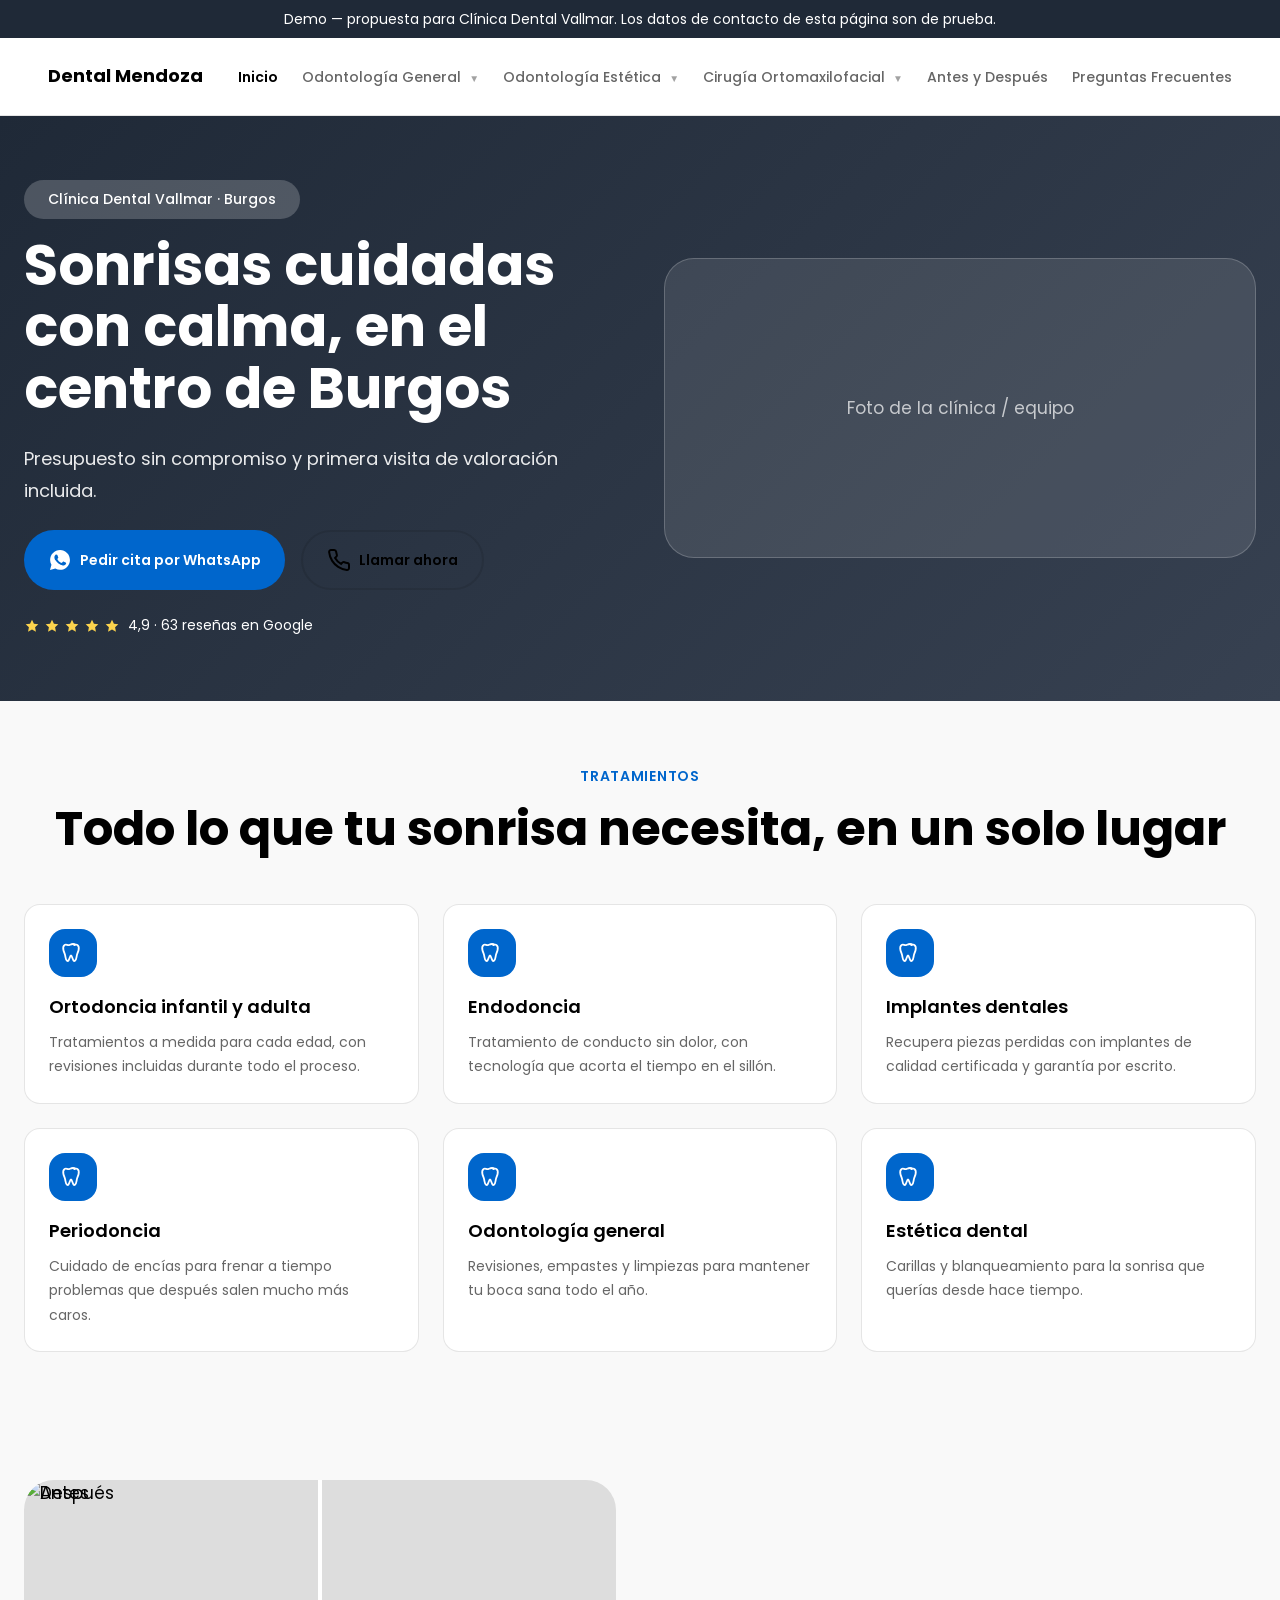
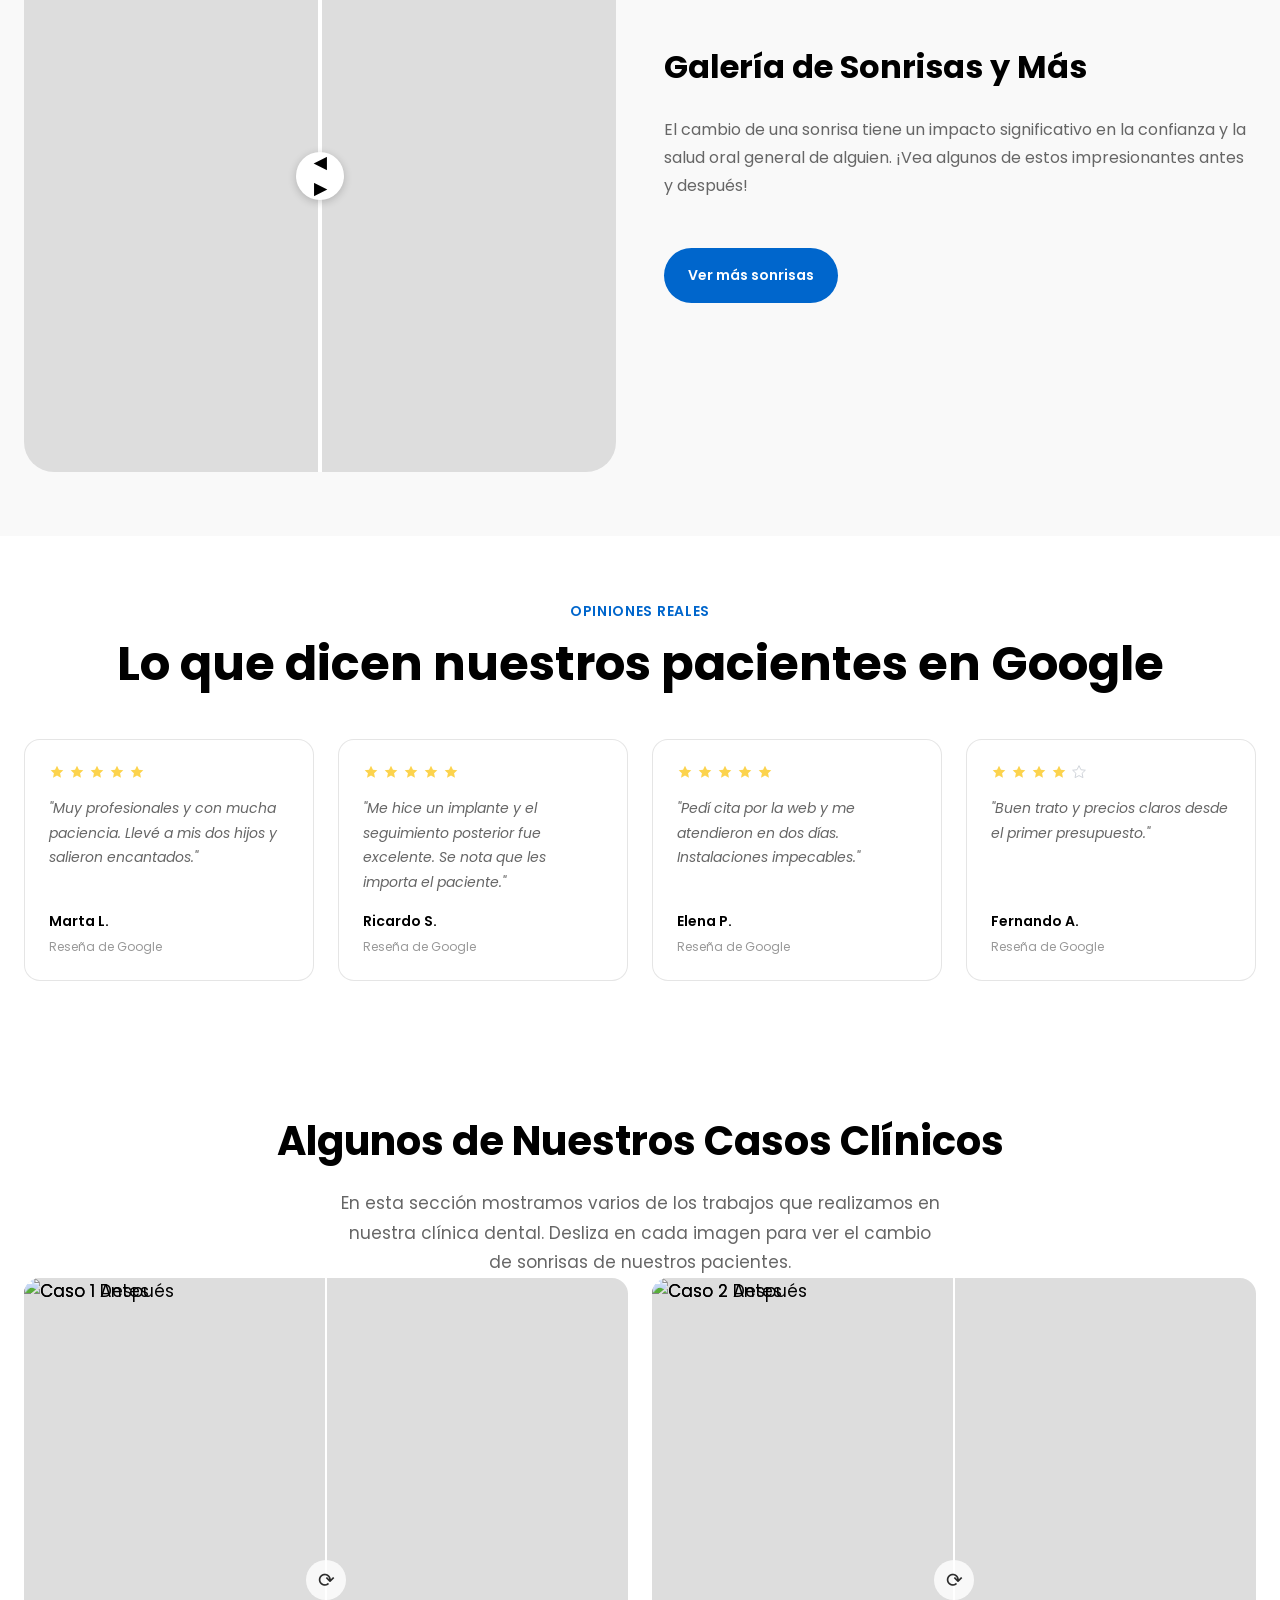
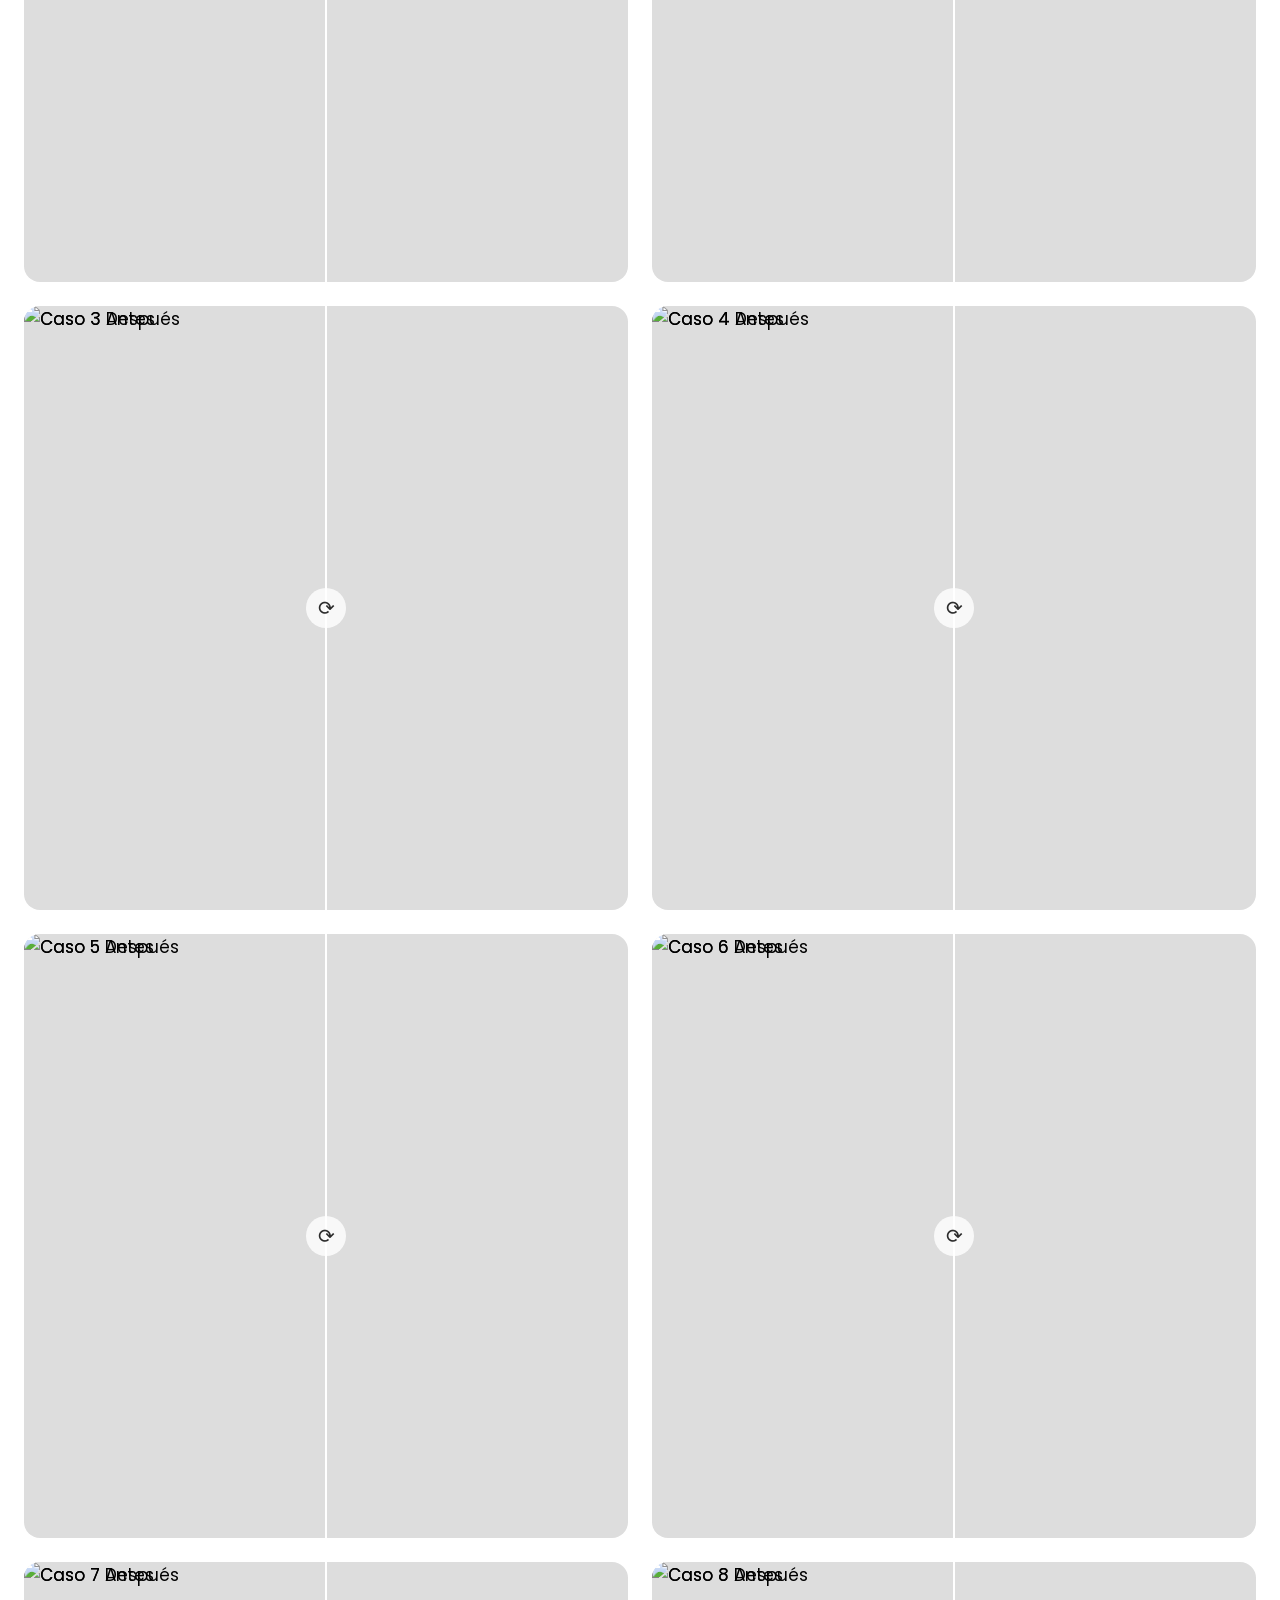
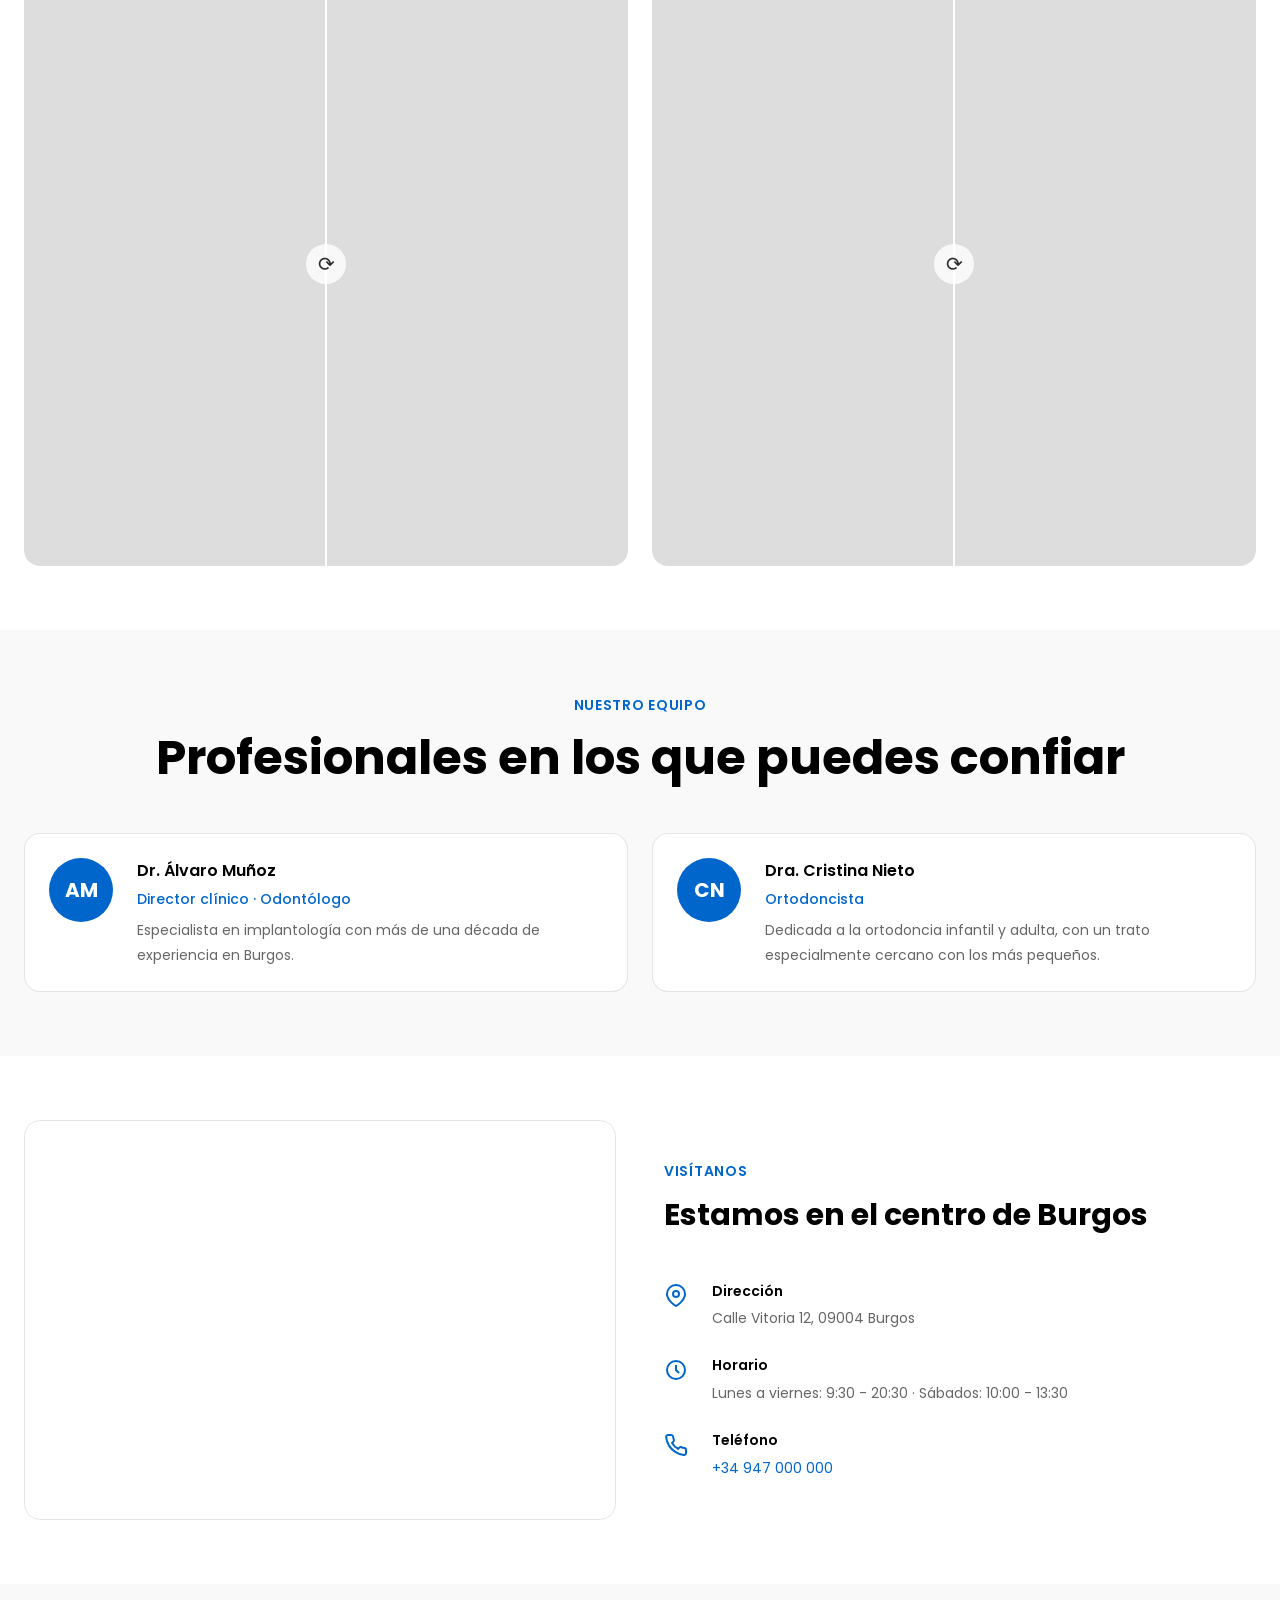
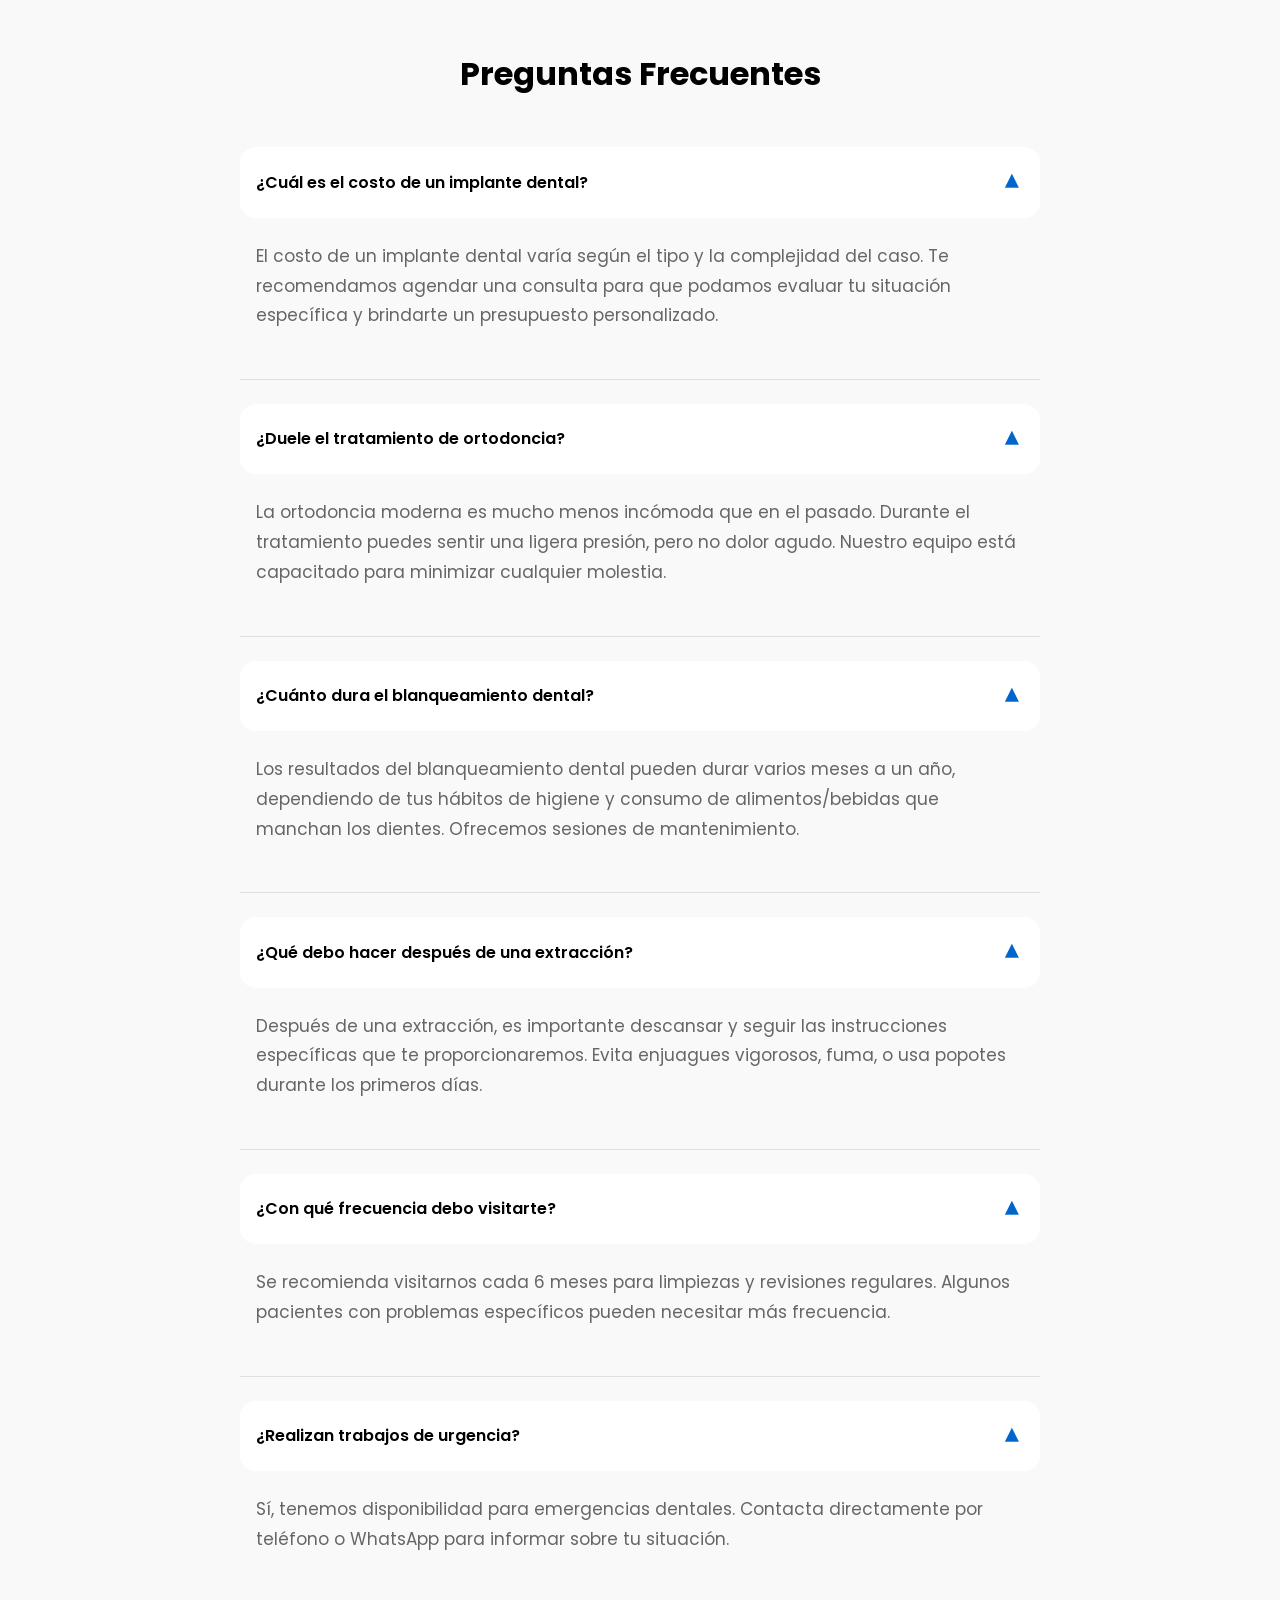
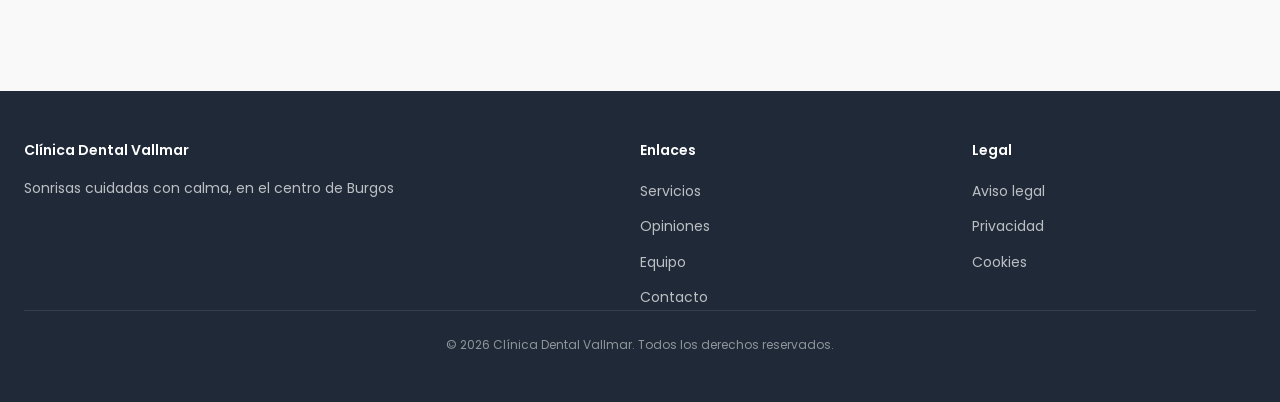
==== commit 024140c1: "Add advanced animations, dynamic procedure pages, dropdown navigation, and scroll reveal effects" ====
--- a/index.html
+++ b/index.html
@@ -17,6 +17,7 @@
   <link rel="stylesheet" href="./css/components.css">
   <link rel="stylesheet" href="./css/sections.css">
   <link rel="stylesheet" href="./css/advanced.css">
+  <link rel="stylesheet" href="./css/animations.css">
   <link rel="stylesheet" href="./css/responsive.css">
 </head>
 <body>
@@ -93,6 +94,7 @@
   <footer></footer>
 
   <!-- Scripts -->
+  <script src="./js/procedures.js"></script>
   <script src="./js/interactivity.js"></script>
   <script src="./js/main.js"></script>
 </body>
--- a/css/animations.css
+++ b/css/animations.css
@@ -0,0 +1,331 @@
+/* Advanced Animations */
+
+/* Fade-in animations */
+@keyframes fadeIn {
+  from {
+    opacity: 0;
+  }
+  to {
+    opacity: 1;
+  }
+}
+
+@keyframes fadeInUp {
+  from {
+    opacity: 0;
+    transform: translateY(30px);
+  }
+  to {
+    opacity: 1;
+    transform: translateY(0);
+  }
+}
+
+@keyframes fadeInDown {
+  from {
+    opacity: 0;
+    transform: translateY(-30px);
+  }
+  to {
+    opacity: 1;
+    transform: translateY(0);
+  }
+}
+
+@keyframes fadeInLeft {
+  from {
+    opacity: 0;
+    transform: translateX(-30px);
+  }
+  to {
+    opacity: 1;
+    transform: translateX(0);
+  }
+}
+
+@keyframes fadeInRight {
+  from {
+    opacity: 0;
+    transform: translateX(30px);
+  }
+  to {
+    opacity: 1;
+    transform: translateX(0);
+  }
+}
+
+/* Slide animations */
+@keyframes slideInUp {
+  from {
+    transform: translateY(100%);
+  }
+  to {
+    transform: translateY(0);
+  }
+}
+
+@keyframes slideInDown {
+  from {
+    transform: translateY(-100%);
+  }
+  to {
+    transform: translateY(0);
+  }
+}
+
+/* Scale animations */
+@keyframes scaleIn {
+  from {
+    transform: scale(0.9);
+    opacity: 0;
+  }
+  to {
+    transform: scale(1);
+    opacity: 1;
+  }
+}
+
+@keyframes scaleBounce {
+  0% {
+    transform: scale(0.95);
+  }
+  50% {
+    transform: scale(1.05);
+  }
+  100% {
+    transform: scale(1);
+  }
+}
+
+/* Pulse animation */
+@keyframes pulse {
+  0%, 100% {
+    opacity: 1;
+  }
+  50% {
+    opacity: 0.7;
+  }
+}
+
+/* Bounce animation */
+@keyframes bounce {
+  0%, 100% {
+    transform: translateY(0);
+  }
+  50% {
+    transform: translateY(-10px);
+  }
+}
+
+/* Shimmer animation */
+@keyframes shimmer {
+  0% {
+    background-position: -1000px 0;
+  }
+  100% {
+    background-position: 1000px 0;
+  }
+}
+
+/* Glow animation */
+@keyframes glow {
+  0%, 100% {
+    box-shadow: 0 0 5px rgba(0, 102, 204, 0.5);
+  }
+  50% {
+    box-shadow: 0 0 20px rgba(0, 102, 204, 0.8);
+  }
+}
+
+/* Swing animation */
+@keyframes swing {
+  20% {
+    transform: rotate(15deg);
+  }
+  40% {
+    transform: rotate(-10deg);
+  }
+  60% {
+    transform: rotate(5deg);
+  }
+  80% {
+    transform: rotate(-5deg);
+  }
+  100% {
+    transform: rotate(0deg);
+  }
+}
+
+/* Apply animations to elements */
+.hero-text h1 {
+  animation: fadeInLeft 0.8s ease-out;
+}
+
+.hero-text p {
+  animation: fadeInLeft 0.8s ease-out 0.2s backwards;
+}
+
+.hero-buttons {
+  animation: fadeInUp 0.8s ease-out 0.4s backwards;
+}
+
+.service-card {
+  animation: fadeInUp 0.6s ease-out;
+}
+
+.service-card:nth-child(2) {
+  animation-delay: 0.1s;
+}
+
+.service-card:nth-child(3) {
+  animation-delay: 0.2s;
+}
+
+.service-card:nth-child(4) {
+  animation-delay: 0.3s;
+}
+
+.service-card:nth-child(5) {
+  animation-delay: 0.4s;
+}
+
+.service-card:nth-child(6) {
+  animation-delay: 0.5s;
+}
+
+.review-card {
+  animation: fadeInUp 0.6s ease-out;
+}
+
+.review-card:nth-child(2) {
+  animation-delay: 0.1s;
+}
+
+.review-card:nth-child(3) {
+  animation-delay: 0.2s;
+}
+
+.review-card:nth-child(4) {
+  animation-delay: 0.3s;
+}
+
+.team-member {
+  animation: scaleIn 0.6s ease-out;
+}
+
+.team-member:nth-child(2) {
+  animation-delay: 0.2s;
+}
+
+.gallery-item {
+  animation: fadeInUp 0.6s ease-out;
+}
+
+.gallery-item:nth-child(1) { animation-delay: 0s; }
+.gallery-item:nth-child(2) { animation-delay: 0.1s; }
+.gallery-item:nth-child(3) { animation-delay: 0.2s; }
+.gallery-item:nth-child(4) { animation-delay: 0.3s; }
+.gallery-item:nth-child(5) { animation-delay: 0.4s; }
+.gallery-item:nth-child(6) { animation-delay: 0.5s; }
+.gallery-item:nth-child(7) { animation-delay: 0.6s; }
+.gallery-item:nth-child(8) { animation-delay: 0.7s; }
+
+.faq-item {
+  animation: fadeInUp 0.5s ease-out;
+}
+
+.faq-item:nth-child(2) { animation-delay: 0.1s; }
+.faq-item:nth-child(3) { animation-delay: 0.2s; }
+.faq-item:nth-child(4) { animation-delay: 0.3s; }
+.faq-item:nth-child(5) { animation-delay: 0.4s; }
+.faq-item:nth-child(6) { animation-delay: 0.5s; }
+
+/* Button hover animations */
+.btn {
+  position: relative;
+  overflow: hidden;
+}
+
+.btn::before {
+  content: '';
+  position: absolute;
+  top: 50%;
+  left: 50%;
+  width: 0;
+  height: 0;
+  border-radius: 50%;
+  background: rgba(255, 255, 255, 0.5);
+  transform: translate(-50%, -50%);
+  transition: width 0.6s, height 0.6s;
+}
+
+.btn:hover::before {
+  width: 300px;
+  height: 300px;
+}
+
+/* Card hover lift effect */
+.card:hover,
+.service-card:hover,
+.review-card:hover {
+  animation: none;
+  transform: translateY(-8px) !important;
+}
+
+/* Slider handle animation */
+.slider-handle::before {
+  animation: pulse 1.5s ease-in-out infinite;
+}
+
+/* Gallery item hover animation */
+.gallery-item:hover {
+  animation: scaleBounce 0.4s ease-out;
+}
+
+/* FAQ toggle animation */
+.faq-toggle {
+  transition: transform 0.3s cubic-bezier(0.68, -0.55, 0.265, 1.55);
+}
+
+/* Page transition */
+.page-transition {
+  animation: fadeIn 0.3s ease-in-out;
+}
+
+/* Scroll reveal animations */
+.reveal {
+  opacity: 0;
+  transform: translateY(50px);
+}
+
+.reveal.active {
+  animation: fadeInUp 0.8s ease-out forwards;
+}
+
+/* Loading animation */
+@keyframes spin {
+  from {
+    transform: rotate(0deg);
+  }
+  to {
+    transform: rotate(360deg);
+  }
+}
+
+.loading {
+  animation: spin 1s linear infinite;
+}
+
+/* Floating animation */
+@keyframes float {
+  0%, 100% {
+    transform: translateY(0px);
+  }
+  50% {
+    transform: translateY(-20px);
+  }
+}
+
+.float {
+  animation: float 3s ease-in-out infinite;
+}
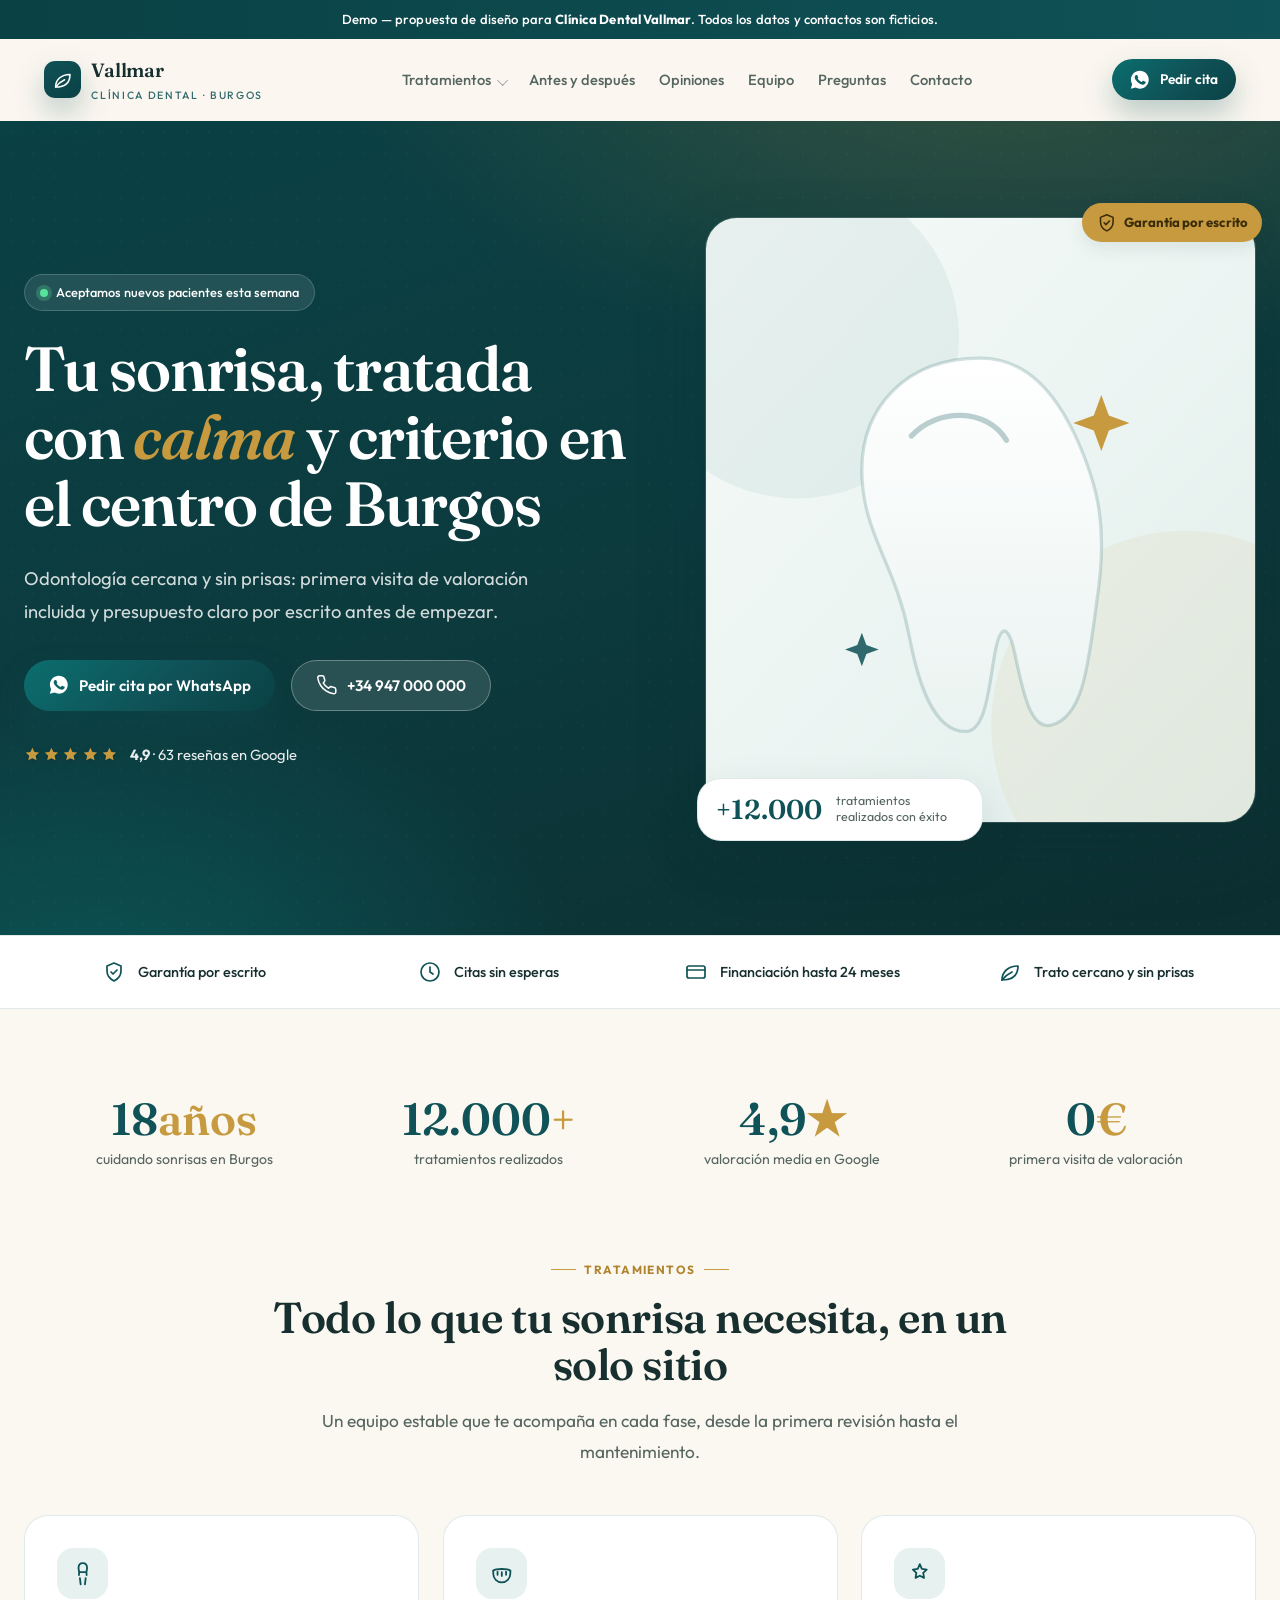
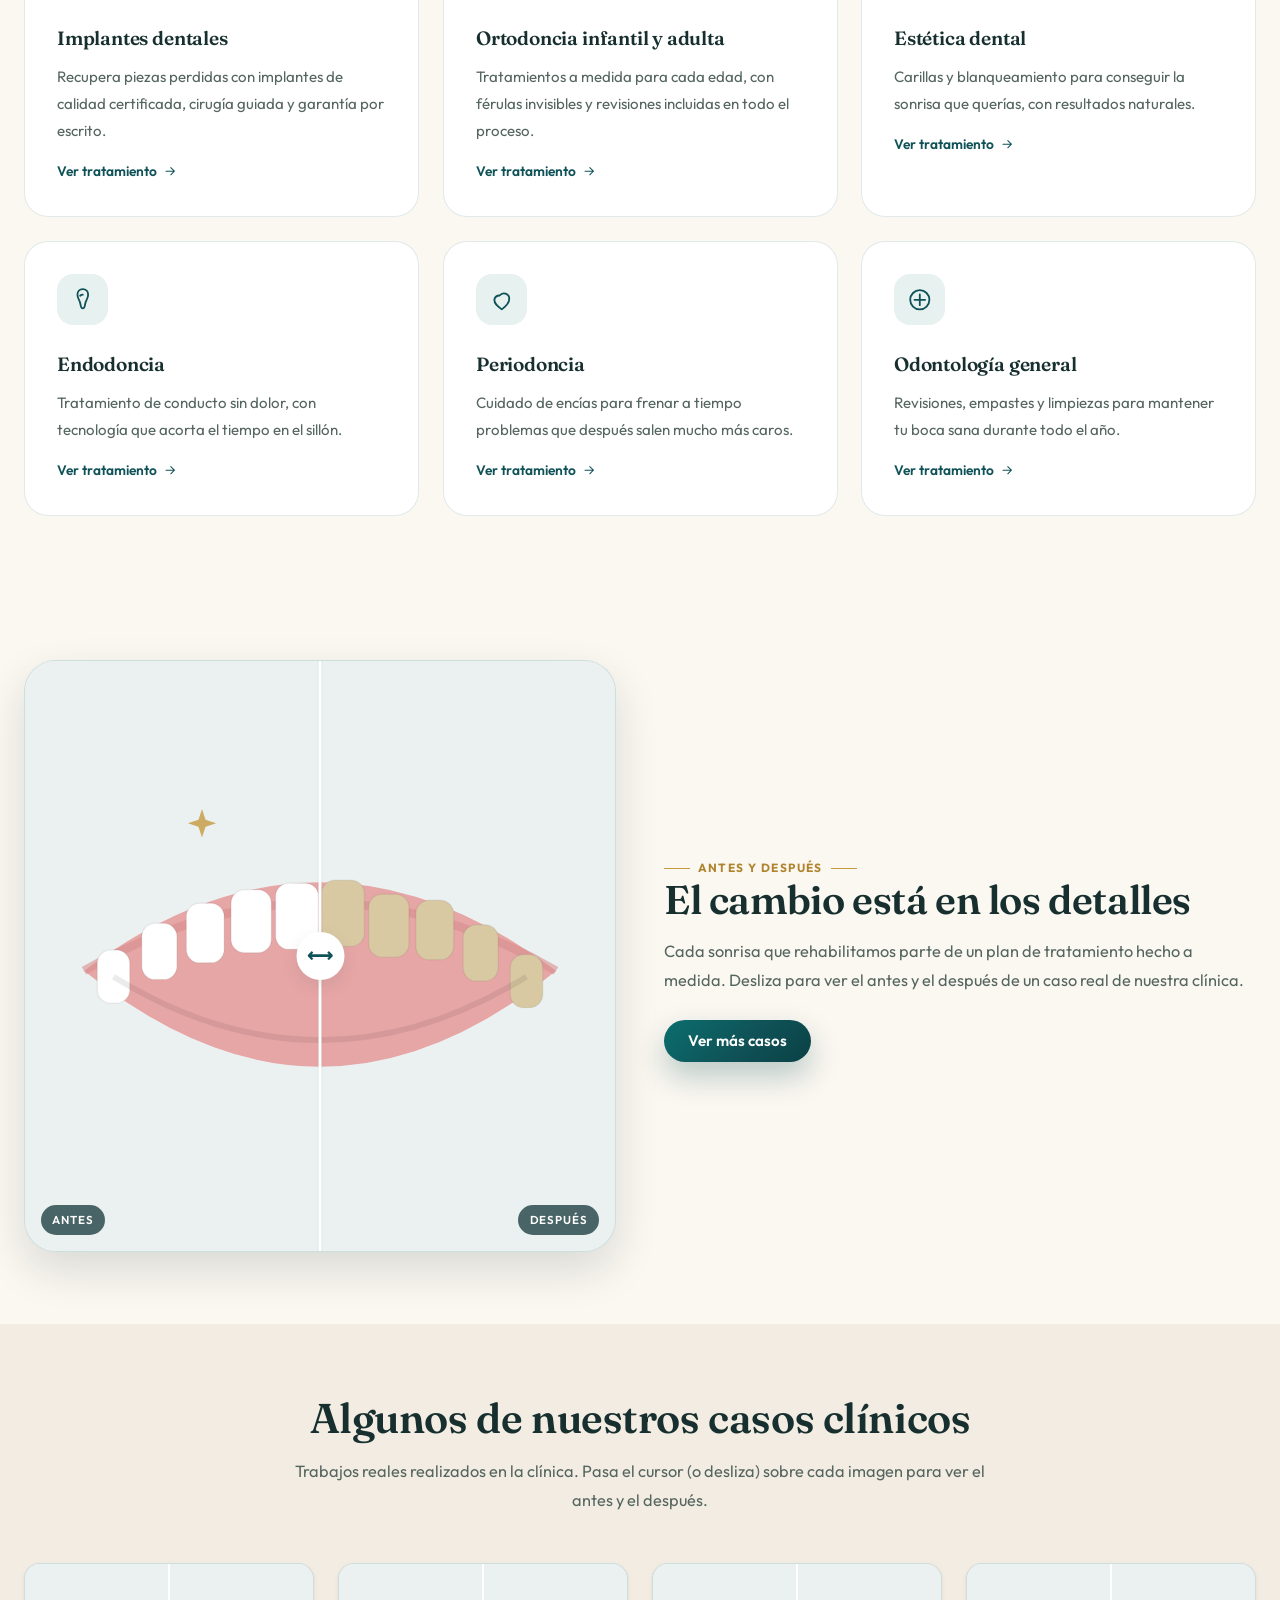
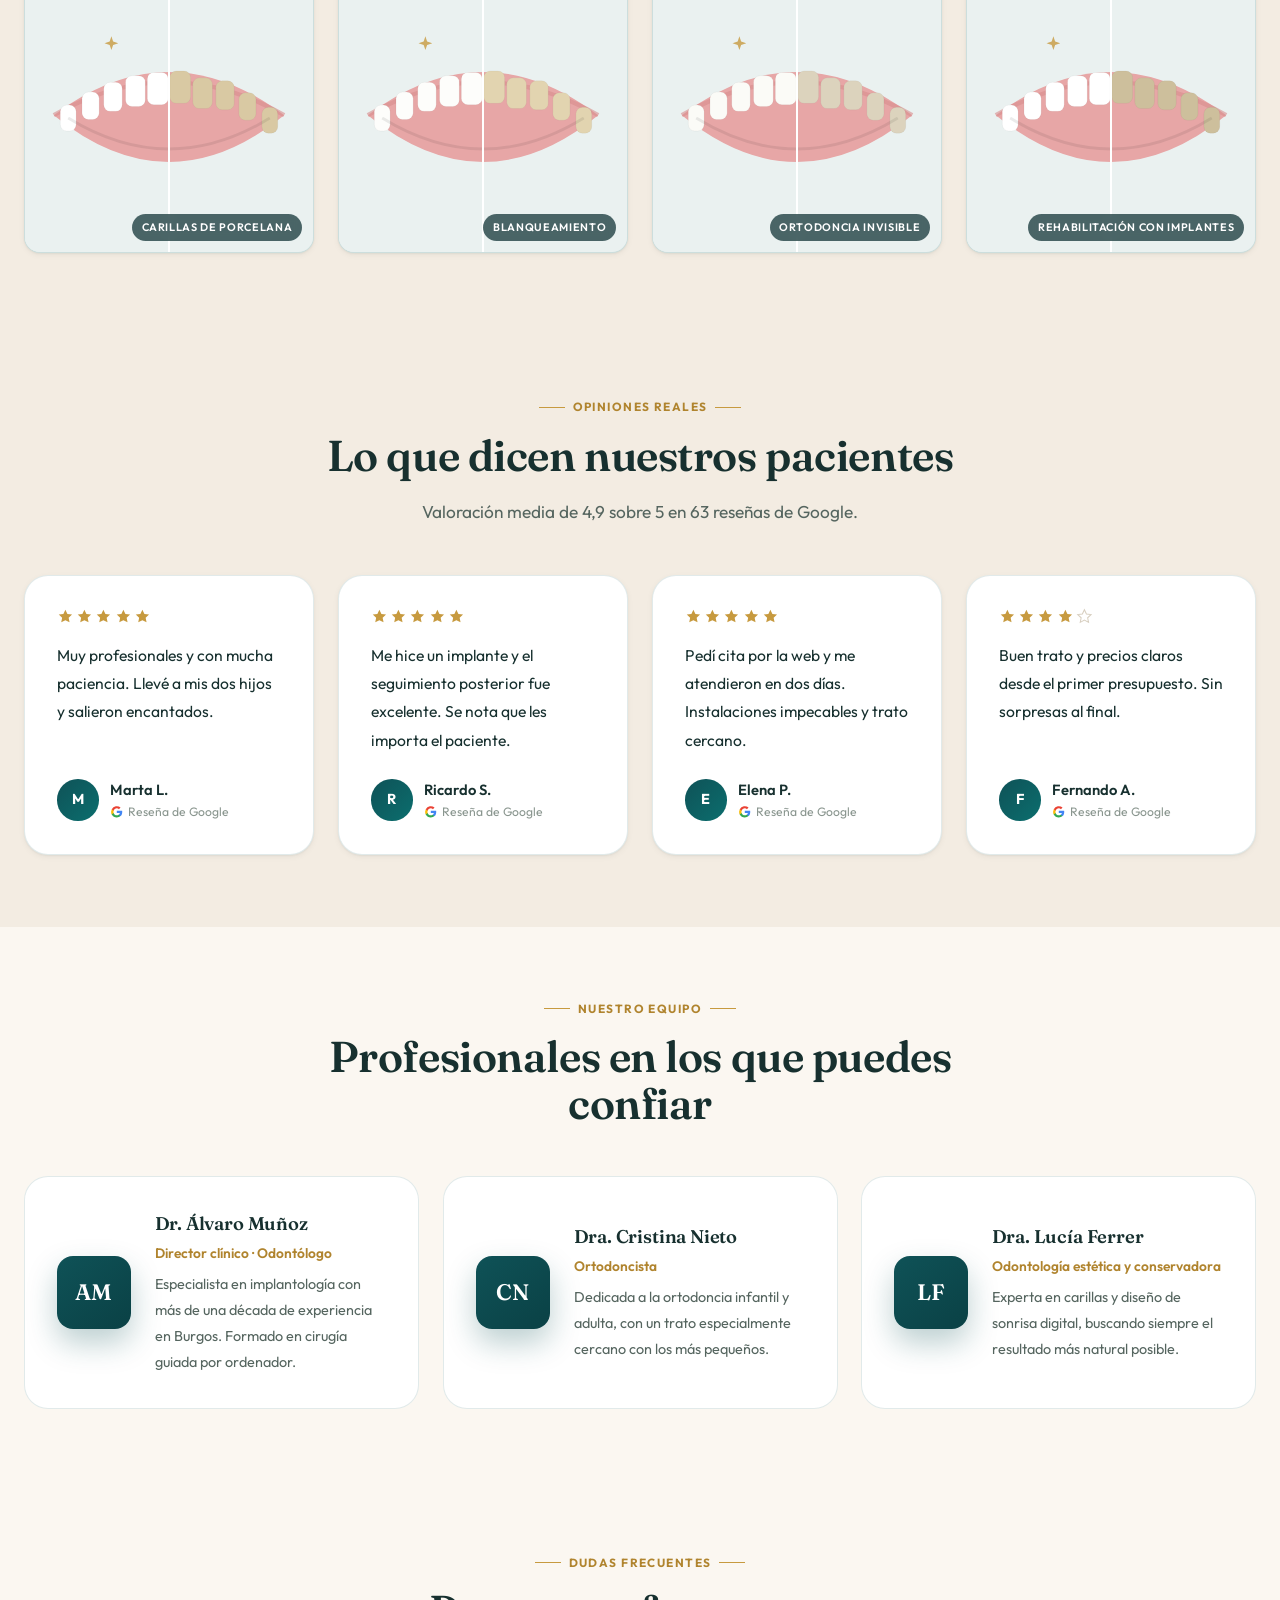
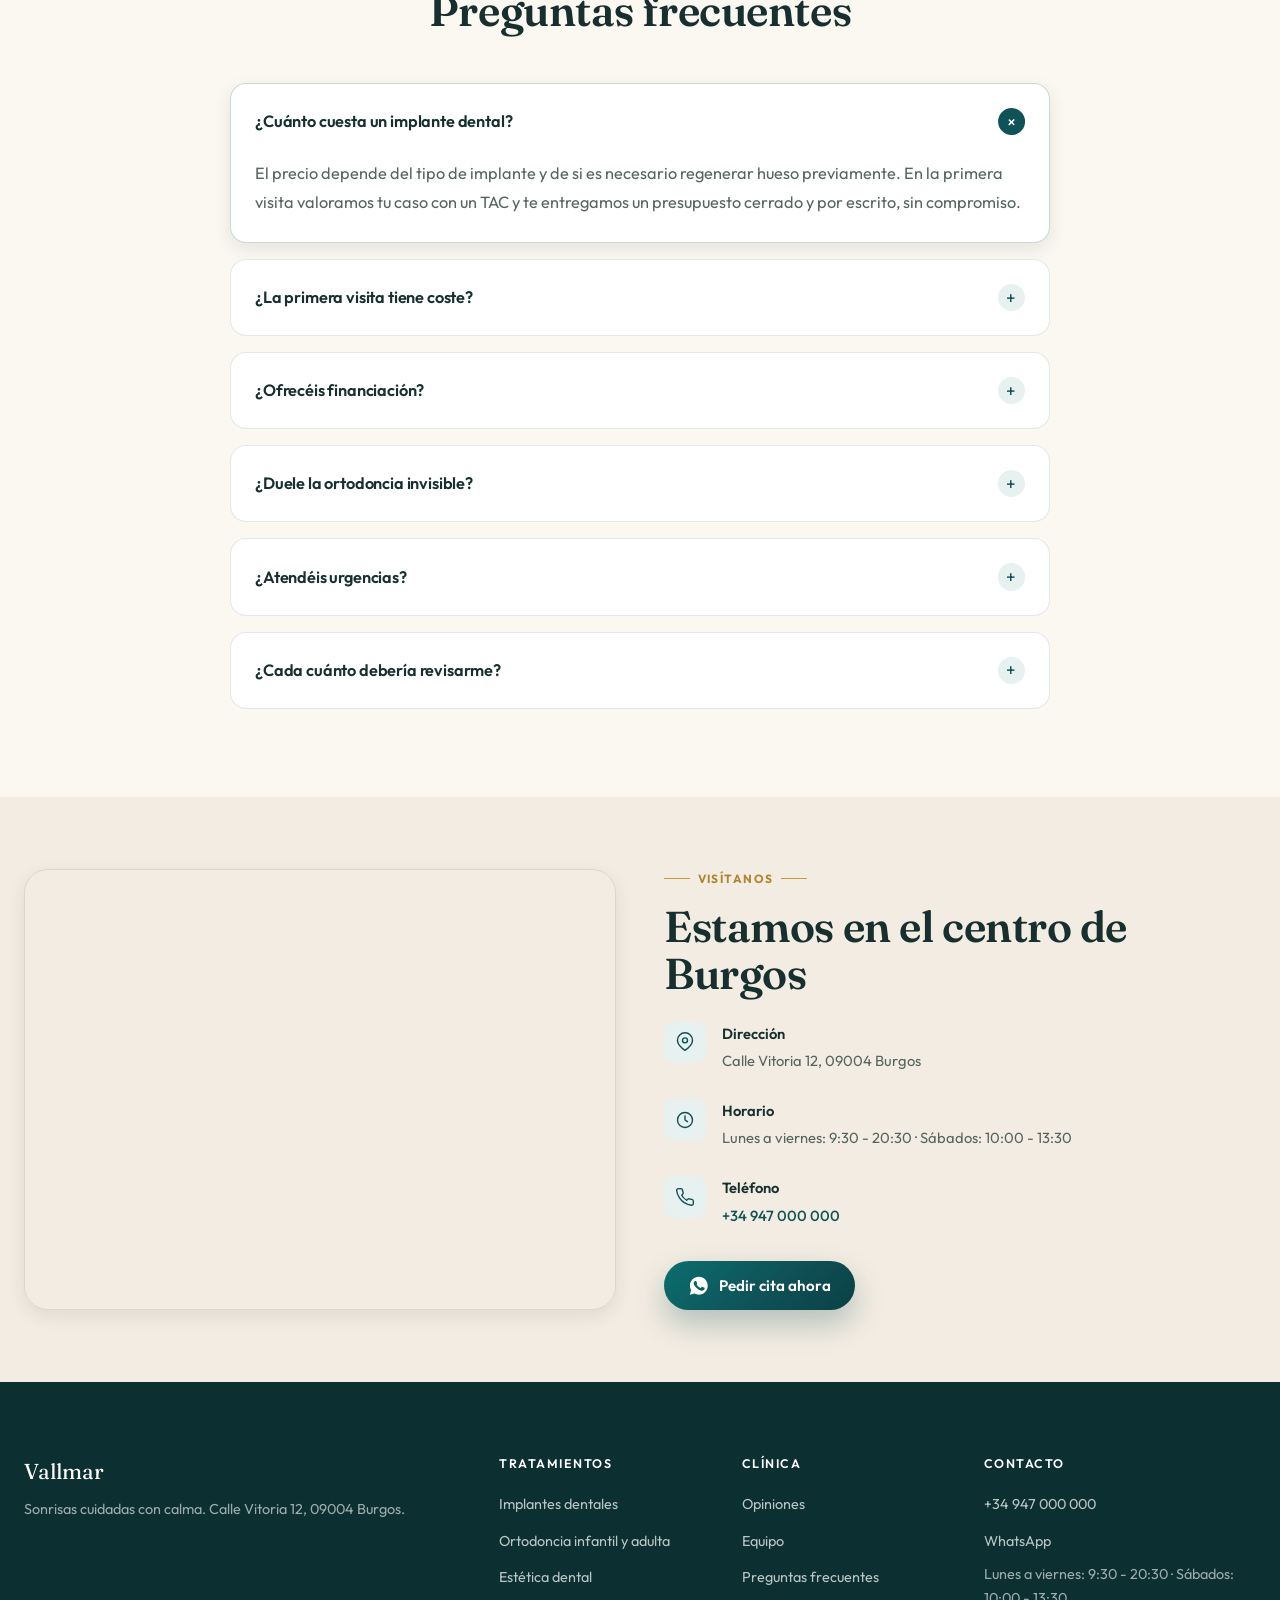
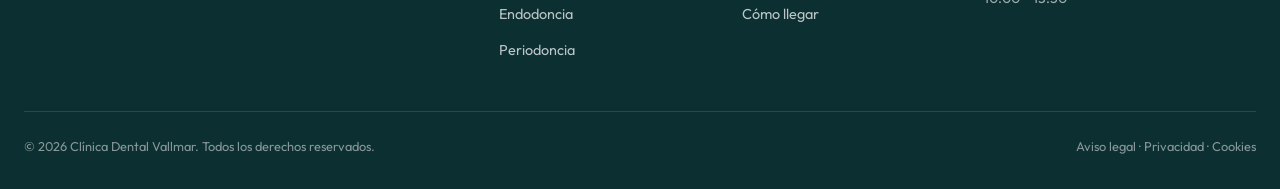
==== commit 0f570e2d: "Rediseño premium: identidad propia de Vallmar (teal + oro), arte SVG autónomo y contenido localizado" ====
--- a/index.html
+++ b/index.html
@@ -3,13 +3,23 @@
 <head>
   <meta charset="UTF-8">
   <meta name="viewport" content="width=device-width, initial-scale=1.0">
-  <meta name="description" content="Clínica dental con implantes, ortodoncia y tratamientos estéticos">
-  <title>Clínica Dental - Sonrisas Perfectas</title>
+  <meta name="description" content="Clínica Dental Vallmar en Burgos: implantes, ortodoncia invisible, estética dental y odontología general. Primera visita de valoración gratuita y presupuesto por escrito.">
+  <meta name="theme-color" content="#0F5257">
+  <title>Clínica Dental Vallmar · Dentista en Burgos</title>
+
+  <!-- Favicon (SVG inline, sin dependencias) -->
+  <link rel="icon" href="data:image/svg+xml,%3Csvg xmlns='http://www.w3.org/2000/svg' viewBox='0 0 32 32'%3E%3Crect width='32' height='32' rx='8' fill='%230F5257'/%3E%3Cpath d='M9 22c-1-5 1-11 7-11s8 6 7 11c-.5 2.5-1.6 4-3 4-1.6 0-1.8-3-4-3s-2.4 3-4 3c-1.4 0-2.5-1.5-3-4z' fill='%23fff'/%3E%3C/svg%3E">
+
+  <!-- Open Graph -->
+  <meta property="og:title" content="Clínica Dental Vallmar · Dentista en Burgos">
+  <meta property="og:description" content="Sonrisas cuidadas con calma en el centro de Burgos. Implantes, ortodoncia y estética dental.">
+  <meta property="og:type" content="website">
+  <meta property="og:locale" content="es_ES">
 
   <!-- Fonts -->
   <link rel="preconnect" href="https://fonts.googleapis.com">
   <link rel="preconnect" href="https://fonts.gstatic.com" crossorigin>
-  <link href="https://fonts.googleapis.com/css2?family=Poppins:wght@400;500;600;700&display=swap" rel="stylesheet">
+  <link href="https://fonts.googleapis.com/css2?family=Fraunces:ital,opsz,wght@0,9..144,400;0,9..144,500;0,9..144,600;1,9..144,500&family=Outfit:wght@400;500;600;700&display=swap" rel="stylesheet">
 
   <!-- Styles -->
   <link rel="stylesheet" href="./css/variables.css">
@@ -19,78 +29,67 @@
   <link rel="stylesheet" href="./css/advanced.css">
   <link rel="stylesheet" href="./css/animations.css">
   <link rel="stylesheet" href="./css/responsive.css">
+
+  <!-- SEO estructurado -->
+  <script type="application/ld+json">
+  {
+    "@context": "https://schema.org",
+    "@type": "Dentist",
+    "name": "Clínica Dental Vallmar",
+    "description": "Clínica dental en Burgos: implantes, ortodoncia, estética dental y odontología general.",
+    "address": { "@type": "PostalAddress", "streetAddress": "Calle Vitoria 12", "postalCode": "09004", "addressLocality": "Burgos", "addressCountry": "ES" },
+    "telephone": "+34 947 000 000",
+    "areaServed": "Burgos",
+    "priceRange": "€€",
+    "openingHours": ["Mo-Fr 09:30-20:30", "Sa 10:00-13:30"],
+    "aggregateRating": { "@type": "AggregateRating", "ratingValue": "4.9", "reviewCount": "63" }
+  }
+  </script>
 </head>
 <body>
-  <!-- Demo Banner -->
+  <!-- Demo banner -->
   <div class="demo-banner"></div>
 
   <!-- Header -->
   <header>
     <div class="header-container">
-      <a href="#" class="logo">
-        <span>Dental Mendoza</span>
-      </a>
+      <a href="#hero" class="logo" aria-label="Clínica Dental Vallmar"></a>
       <nav class="nav-desktop">
-        <a href="#hero" class="nav-link active">Inicio</a>
         <div class="nav-dropdown">
-          <a href="#" class="nav-link">Odontología General</a>
+          <a href="#" class="nav-link">Tratamientos</a>
           <div class="dropdown-menu">
-            <a href="#" class="dropdown-item">Limpiezas</a>
-            <a href="#" class="dropdown-item">Empastes</a>
-            <a href="#" class="dropdown-item">Endodoncia</a>
+            <a href="#" class="dropdown-item" data-procedure="implantes">Implantes dentales</a>
+            <a href="#" class="dropdown-item" data-procedure="ortodoncia">Ortodoncia invisible</a>
+            <a href="#" class="dropdown-item" data-procedure="estetica">Estética dental</a>
+            <a href="#" class="dropdown-item" data-procedure="endodoncia">Endodoncia</a>
+            <a href="#" class="dropdown-item" data-procedure="periodoncia">Periodoncia</a>
+            <a href="#" class="dropdown-item" data-procedure="general">Odontología general</a>
           </div>
         </div>
-        <div class="nav-dropdown">
-          <a href="#" class="nav-link">Odontología Estética</a>
-          <div class="dropdown-menu">
-            <a href="#" class="dropdown-item">Blanqueamiento</a>
-            <a href="#" class="dropdown-item">Carillas</a>
-            <a href="#" class="dropdown-item">Diseño de sonrisa</a>
-          </div>
-        </div>
-        <div class="nav-dropdown">
-          <a href="#" class="nav-link">Cirugía Ortomaxilofacial</a>
-          <div class="dropdown-menu">
-            <a href="#" class="dropdown-item">Implantes</a>
-            <a href="#" class="dropdown-item">Extracciones</a>
-            <a href="#" class="dropdown-item">Cirugía ósea</a>
-          </div>
-        </div>
-        <a href="#galeria" class="nav-link">Antes y Después</a>
-        <a href="#faq" class="nav-link">Preguntas Frecuentes</a>
+        <a href="#galeria" class="nav-link">Antes y después</a>
+        <a href="#resenas" class="nav-link">Opiniones</a>
+        <a href="#equipo" class="nav-link">Equipo</a>
+        <a href="#faq" class="nav-link">Preguntas</a>
+        <a href="#ubicacion" class="nav-link">Contacto</a>
       </nav>
-      <button class="menu-toggle" id="menuToggle">☰</button>
+      <div class="header-cta"></div>
+      <button class="menu-toggle" id="menuToggle" aria-label="Abrir menú">☰</button>
     </div>
   </header>
 
-  <!-- Main Content -->
   <main>
-    <!-- Hero Section -->
     <section id="hero" class="hero"></section>
-
-    <!-- Services Section -->
+    <div id="trust" class="trust-strip"></div>
+    <section id="stats"></section>
     <section id="servicios" class="services"></section>
-
-    <!-- Before/After Slider Section -->
     <section id="slider" class="before-after-slider"></section>
-
-    <!-- Reviews Section -->
+    <section id="galeria" class="gallery"></section>
     <section id="resenas" class="reviews"></section>
-
-    <!-- Gallery Section -->
-    <section id="galeria" class="gallery"></section>
-
-    <!-- Team Section -->
     <section id="equipo" class="team"></section>
-
-    <!-- Location Section -->
+    <section id="faq" class="faq"></section>
     <section id="ubicacion" class="location"></section>
-
-    <!-- FAQ Section -->
-    <section id="faq" class="faq"></section>
   </main>
 
-  <!-- Footer -->
   <footer></footer>
 
   <!-- Scripts -->
--- a/css/variables.css
+++ b/css/variables.css
@@ -1,19 +1,33 @@
 :root {
-  --primary: #000000;
-  --accent: #FFFFFF;
-  --bg: #FFFFFF;
-  --text: #000000;
-  --text-light: #666666;
-  --text-lighter: #999999;
-  --border-light: rgba(0,0,0,0.1);
-  --bg-light: #F9F9F9;
-  --glass: rgba(255,255,255,0.95);
-  --glass-border: rgba(0,0,0,0.1);
+  /* ===== Brand palette — "Calma" (teal petróleo + oro cálido sobre crema) =====
+     --primary y --accent se inyectan en runtime desde data/config.json,
+     así el template sigue siendo re-tematizable por cliente. Los valores de
+     aquí son el fallback de Vallmar. */
+  --primary: #0F5257;
+  --primary-600: #0B6E6E;
+  --primary-700: #0A4145;
+  --primary-050: #E7F1F0;
+  --accent: #C79A3F;
+  --accent-600: #B0842E;
+  --accent-050: #F7EFDD;
 
-  /* Accent colors for interactive elements */
-  --accent-blue: #0066CC;
-  --accent-green: #22C55E;
-  --accent-orange: #F97316;
+  /* Aliases usados por componentes interactivos heredados */
+  --accent-blue: var(--primary);
+  --accent-green: #2F9E6E;
+  --accent-orange: #D98A3D;
+
+  /* Neutrales cálidos */
+  --bg: #FBF7F1;
+  --bg-light: #F3ECE2;
+  --bg-deep: #0C2F31;
+  --surface: #FFFFFF;
+  --text: #17302F;
+  --text-light: #55655F;
+  --text-lighter: #8A968F;
+  --border-light: rgba(15, 82, 87, 0.12);
+  --border-strong: rgba(15, 82, 87, 0.22);
+  --glass: rgba(251, 247, 241, 0.82);
+  --glass-border: rgba(15, 82, 87, 0.10);
 
   /* Spacing */
   --spacing-xs: 0.25rem;
@@ -22,28 +36,34 @@
   --spacing-lg: 1.5rem;
   --spacing-xl: 2rem;
   --spacing-2xl: 3rem;
-  --spacing-4xl: 4rem;
+  --spacing-3xl: 4.5rem;
+  --spacing-4xl: 6rem;
 
-  /* Border radius */
+  /* Radios */
   --radius-sm: 0.375rem;
-  --radius-md: 0.5rem;
+  --radius-md: 0.625rem;
   --radius-lg: 1rem;
   --radius-xl: 1.5rem;
-  --radius-3xl: 1.875rem;
+  --radius-3xl: 2rem;
   --radius-full: 9999px;
 
-  /* Font */
-  --font-base: 'Poppins', -apple-system, BlinkMacSystemFont, 'Segoe UI', 'Roboto', 'Helvetica', 'Arial', sans-serif;
-  --font-mono: 'SF Mono', Monaco, 'Cascadia Code', 'Roboto Mono', Consolas, monospace;
+  /* Tipografía */
+  --font-display: 'Fraunces', 'Georgia', 'Times New Roman', serif;
+  --font-base: 'Outfit', -apple-system, BlinkMacSystemFont, 'Segoe UI', 'Roboto', 'Helvetica', 'Arial', sans-serif;
+  --font-mono: 'SF Mono', Monaco, 'Cascadia Code', Consolas, monospace;
 
-  /* Line height */
-  --line-height-tight: 1.1;
-  --line-height-base: 1.6;
-  --line-height-relaxed: 1.75;
+  /* Alturas de línea */
+  --line-height-tight: 1.08;
+  --line-height-base: 1.65;
+  --line-height-relaxed: 1.8;
 
-  /* Shadow */
-  --shadow-sm: 0 2px 4px rgba(0,0,0,0.1);
-  --shadow-md: 0 4px 12px rgba(0,0,0,0.15);
-  --shadow-lg: 0 10px 40px rgba(0,0,0,0.15);
-  --shadow-xl: 0 20px 60px rgba(0,0,0,0.2);
+  /* Sombras — suaves, con tinte de marca */
+  --shadow-sm: 0 1px 2px rgba(12, 47, 49, 0.06), 0 2px 6px rgba(12, 47, 49, 0.05);
+  --shadow-md: 0 6px 18px rgba(12, 47, 49, 0.09);
+  --shadow-lg: 0 18px 44px rgba(12, 47, 49, 0.14);
+  --shadow-xl: 0 30px 70px rgba(12, 47, 49, 0.20);
+  --shadow-brand: 0 14px 30px rgba(15, 82, 87, 0.28);
+
+  /* Transiciones */
+  --ease: cubic-bezier(0.22, 1, 0.36, 1);
 }
--- a/css/layout.css
+++ b/css/layout.css
@@ -4,9 +4,13 @@
   box-sizing: border-box;
 }
 
+html {
+  scroll-behavior: smooth;
+  scroll-padding-top: 90px;
+}
+
 html, body {
   width: 100%;
-  height: 100%;
 }
 
 body {
@@ -15,26 +19,48 @@
   line-height: var(--line-height-base);
   color: var(--text);
   background-color: var(--bg);
+  -webkit-font-smoothing: antialiased;
+  text-rendering: optimizeLegibility;
   display: flex;
   flex-direction: column;
+  min-height: 100vh;
+  overflow-x: hidden;
 }
 
 main {
   flex: 1;
 }
 
-/* Header */
+h1, h2, h3, h4 {
+  font-family: var(--font-display);
+  font-weight: 600;
+  letter-spacing: -0.01em;
+}
+
+::selection {
+  background: var(--primary);
+  color: #fff;
+}
+
+/* ===== Header ===== */
 header {
   position: sticky;
   top: 0;
-  z-index: 40;
-  border-bottom: 1px solid var(--border-light);
-  background: rgba(255, 255, 255, 0.98);
-  backdrop-filter: blur(10px);
+  z-index: 50;
+  border-bottom: 1px solid transparent;
+  background: var(--glass);
+  backdrop-filter: saturate(160%) blur(14px);
+  -webkit-backdrop-filter: saturate(160%) blur(14px);
+  transition: border-color 0.3s var(--ease), box-shadow 0.3s var(--ease), background 0.3s var(--ease);
+}
+
+header.scrolled {
+  border-bottom-color: var(--border-light);
+  box-shadow: 0 6px 24px rgba(12, 47, 49, 0.06);
 }
 
 .header-container {
-  max-width: 1400px;
+  max-width: 1240px;
   margin: 0 auto;
   padding: var(--spacing-md) var(--spacing-lg);
   display: flex;
@@ -46,24 +72,49 @@
 .logo {
   display: flex;
   align-items: center;
-  gap: var(--spacing-sm);
-  font-weight: 700;
-  font-size: 1.125rem;
+  gap: 0.65rem;
+  font-family: var(--font-display);
+  font-weight: 600;
+  font-size: 1.2rem;
+  color: var(--text);
+  text-decoration: none;
+  letter-spacing: -0.01em;
+}
+
+.logo-mark {
+  width: 2.3rem;
+  height: 2.3rem;
+  flex-shrink: 0;
+  display: grid;
+  place-items: center;
+  border-radius: 0.7rem;
+  background: linear-gradient(150deg, var(--primary) 0%, var(--primary-700) 100%);
+  color: #fff;
+  box-shadow: var(--shadow-brand);
+}
+
+.logo-mark svg { width: 1.35rem; height: 1.35rem; }
+
+.logo-text small {
+  display: block;
+  font-family: var(--font-base);
+  font-size: 0.66rem;
+  font-weight: 500;
+  letter-spacing: 0.16em;
+  text-transform: uppercase;
   color: var(--primary);
-  text-decoration: none;
-}
-
-.logo img {
-  width: 2rem;
-  height: 2rem;
-  object-fit: contain;
+  opacity: 0.85;
+}
+
+.header-cta {
+  display: inline-flex;
 }
 
 nav {
   display: flex;
   align-items: center;
-  gap: var(--spacing-xl);
-  font-size: 0.875rem;
+  gap: var(--spacing-lg);
+  font-size: 0.92rem;
   font-weight: 500;
 }
 
@@ -74,33 +125,28 @@
   position: relative;
 }
 
-nav a:hover {
-  color: var(--text);
-}
-
-nav a.active {
-  color: var(--primary);
-  font-weight: 600;
-}
-
-/* Main container */
+nav a:hover { color: var(--text); }
+
+.nav-link.active { color: var(--primary); font-weight: 600; }
+
+/* ===== Container ===== */
 .container {
-  max-width: 1400px;
+  max-width: 1240px;
   margin: 0 auto;
   padding: 0 var(--spacing-lg);
   width: 100%;
 }
 
-/* Footer */
+/* ===== Footer ===== */
 footer {
-  background-color: #1F2937;
-  color: rgba(255, 255, 255, 0.7);
-  padding: var(--spacing-2xl) var(--spacing-lg);
+  background: var(--bg-deep);
+  color: rgba(255, 255, 255, 0.72);
+  padding: var(--spacing-3xl) var(--spacing-lg) var(--spacing-xl);
   margin-top: auto;
 }
 
 .footer-container {
-  max-width: 1400px;
+  max-width: 1240px;
   margin: 0 auto;
   display: grid;
   gap: var(--spacing-2xl);
@@ -108,54 +154,66 @@
 }
 
 @media (min-width: 768px) {
-  .footer-container {
-    grid-template-columns: 2fr 1fr 1fr;
-  }
-}
-
-.footer-col {
-  display: flex;
-  flex-direction: column;
-}
+  .footer-container { grid-template-columns: 2.2fr 1fr 1fr 1.4fr; }
+}
+
+.footer-col { display: flex; flex-direction: column; }
 
 .footer-col h4 {
-  color: white;
-  font-size: 0.875rem;
+  font-family: var(--font-base);
+  color: #fff;
+  font-size: 0.78rem;
   font-weight: 600;
+  letter-spacing: 0.12em;
+  text-transform: uppercase;
   margin-bottom: var(--spacing-md);
+}
+
+.footer-brand-name {
+  font-family: var(--font-display);
+  font-size: 1.35rem;
+  color: #fff;
+  margin-bottom: var(--spacing-sm);
 }
 
 .footer-col ul {
   list-style: none;
   display: flex;
   flex-direction: column;
+  gap: 0.6rem;
+}
+
+.footer-col a {
+  color: rgba(255, 255, 255, 0.72);
+  text-decoration: none;
+  font-size: 0.9rem;
+  transition: color 0.2s;
+}
+
+.footer-col a:hover { color: var(--accent); }
+
+.footer-bottom {
+  max-width: 1240px;
+  margin: var(--spacing-2xl) auto 0;
+  border-top: 1px solid rgba(255, 255, 255, 0.12);
+  padding-top: var(--spacing-lg);
+  display: flex;
+  flex-wrap: wrap;
   gap: var(--spacing-sm);
-}
-
-.footer-col a {
-  color: rgba(255, 255, 255, 0.7);
-  text-decoration: none;
-  font-size: 0.875rem;
-  transition: color 0.2s;
-}
-
-.footer-col a:hover {
-  color: white;
-}
-
-.footer-bottom {
-  border-top: 1px solid rgba(255, 255, 255, 0.1);
-  padding-top: var(--spacing-lg);
+  justify-content: space-between;
+  font-size: 0.8rem;
+  color: rgba(255, 255, 255, 0.5);
+}
+
+/* ===== Demo banner ===== */
+.demo-banner {
+  background: linear-gradient(90deg, var(--primary-700), var(--primary));
+  color: #fff;
+  padding: 0.55rem var(--spacing-lg);
   text-align: center;
-  font-size: 0.75rem;
-  color: rgba(255, 255, 255, 0.5);
-}
-
-/* Demo banner */
-.demo-banner {
-  background-color: #1F2937;
-  color: white;
-  padding: var(--spacing-sm) var(--spacing-lg);
-  text-align: center;
-  font-size: 0.875rem;
-}
+  font-size: 0.82rem;
+  font-weight: 500;
+  letter-spacing: 0.01em;
+}
+
+.demo-banner:empty { display: none; }
--- a/css/components.css
+++ b/css/components.css
@@ -1,202 +1,186 @@
-/* Buttons */
+/* ===== Buttons ===== */
 .btn {
   display: inline-flex;
   align-items: center;
   justify-content: center;
-  gap: var(--spacing-sm);
-  padding: var(--spacing-md) var(--spacing-lg);
-  font-size: 0.875rem;
+  gap: 0.6rem;
+  padding: 0.85rem 1.5rem;
+  font-size: 0.95rem;
   font-weight: 600;
   border: none;
   border-radius: var(--radius-full);
   cursor: pointer;
-  transition: all 0.2s;
+  transition: transform 0.25s var(--ease), box-shadow 0.25s var(--ease), background-color 0.25s var(--ease), color 0.2s;
   text-decoration: none;
   font-family: var(--font-base);
+  line-height: 1;
 }
 
+.btn:active { transform: translateY(0) scale(0.98); }
+
 .btn-primary {
-  background-color: var(--accent-blue);
-  color: white;
+  background: linear-gradient(135deg, var(--primary-600) 0%, var(--primary) 55%, var(--primary-700) 100%);
+  color: #fff;
+  box-shadow: var(--shadow-brand);
 }
 
 .btn-primary:hover {
-  background-color: #0052A3;
   transform: translateY(-2px);
-  box-shadow: var(--shadow-md);
+  box-shadow: 0 18px 36px rgba(15, 82, 87, 0.34);
 }
 
 .btn-secondary {
   background-color: transparent;
   color: var(--text);
-  border: 2px solid var(--border-light);
+  border: 1.5px solid var(--border-strong);
 }
 
 .btn-secondary:hover {
-  background-color: var(--bg-light);
-  border-color: var(--text-light);
+  background-color: var(--surface);
+  border-color: var(--primary);
+  color: var(--primary);
+  transform: translateY(-2px);
+  box-shadow: var(--shadow-sm);
 }
 
-.btn-success {
-  background-color: var(--accent-green);
-  color: white;
+.btn-accent {
+  background: linear-gradient(135deg, var(--accent) 0%, var(--accent-600) 100%);
+  color: #3a2c07;
+  box-shadow: 0 12px 26px rgba(199, 154, 63, 0.32);
 }
 
-.btn-success:hover {
-  background-color: #16A34A;
-  transform: translateY(-2px);
-  box-shadow: var(--shadow-md);
+.btn-accent:hover { transform: translateY(-2px); box-shadow: 0 18px 34px rgba(199, 154, 63, 0.4); }
+
+.btn-ghost-light {
+  background: rgba(255, 255, 255, 0.12);
+  color: #fff;
+  border: 1.5px solid rgba(255, 255, 255, 0.3);
+  backdrop-filter: blur(6px);
+}
+.btn-ghost-light:hover { background: rgba(255, 255, 255, 0.2); transform: translateY(-2px); }
+
+.btn-sm { padding: 0.6rem 1.1rem; font-size: 0.86rem; }
+
+/* ===== Cards ===== */
+.card {
+  background-color: var(--surface);
+  border: 1px solid var(--border-light);
+  border-radius: var(--radius-xl);
+  padding: var(--spacing-lg);
+  box-shadow: var(--shadow-sm);
+  transition: box-shadow 0.3s var(--ease), transform 0.3s var(--ease);
 }
 
-/* Cards */
-.card {
-  background-color: white;
-  border: 1px solid var(--border-light);
-  border-radius: var(--radius-lg);
-  padding: var(--spacing-lg);
-  box-shadow: var(--shadow-sm);
-  transition: box-shadow 0.2s, transform 0.2s;
+.card:hover { box-shadow: var(--shadow-lg); transform: translateY(-4px); }
+
+/* ===== Icons ===== */
+.icon { width: 1.35rem; height: 1.35rem; display: inline-block; flex-shrink: 0; }
+
+/* ===== Badge / eyebrow ===== */
+.eyebrow {
+  display: inline-flex;
+  align-items: center;
+  gap: 0.5rem;
+  background-color: var(--accent-050);
+  color: var(--accent-600);
+  padding: 0.4rem 0.9rem;
+  border-radius: var(--radius-full);
+  font-size: 0.74rem;
+  font-weight: 700;
+  text-transform: uppercase;
+  letter-spacing: 0.1em;
 }
 
-.card:hover {
-  box-shadow: var(--shadow-md);
-  transform: translateY(-2px);
+.eyebrow::before {
+  content: '';
+  width: 0.4rem; height: 0.4rem;
+  border-radius: 50%;
+  background: currentColor;
 }
 
-/* Icons */
-.icon {
-  width: 1.5rem;
-  height: 1.5rem;
-  display: inline-block;
-  flex-shrink: 0;
-}
+/* ===== Stars ===== */
+.stars { display: inline-flex; gap: 0.15rem; align-items: center; }
+.star { width: 1.05rem; height: 1.05rem; display: inline-block; flex-shrink: 0; }
+.star-filled { color: var(--accent); }
+.star-empty { color: #D8CFC0; }
 
-.icon-large {
-  width: 3rem;
-  height: 3rem;
-}
-
-/* Badge */
-.badge {
-  display: inline-block;
-  background-color: rgba(0, 0, 0, 0.1);
-  color: var(--text);
-  padding: var(--spacing-xs) var(--spacing-md);
-  border-radius: var(--radius-full);
-  font-size: 0.75rem;
-  font-weight: 600;
-  text-transform: uppercase;
-  letter-spacing: 0.05em;
-}
-
-.badge-primary {
-  background-color: rgba(0, 102, 204, 0.1);
-  color: var(--accent-blue);
-}
-
-/* Stars */
-.stars {
-  display: flex;
-  gap: 0.25rem;
-  align-items: center;
-}
-
-.star {
-  width: 1rem;
-  height: 1rem;
-  display: inline-block;
-  flex-shrink: 0;
-}
-
-.star-filled {
-  color: #FCD34D;
-}
-
-.star-empty {
-  color: #D1D5DB;
-}
-
-/* Section header */
+/* ===== Section header ===== */
 .section-header {
   text-align: center;
-  margin-bottom: var(--spacing-2xl);
+  max-width: 46rem;
+  margin: 0 auto var(--spacing-2xl);
+  display: flex;
+  flex-direction: column;
+  align-items: center;
+  gap: var(--spacing-md);
 }
 
 .section-header-label {
-  font-size: 0.875rem;
-  font-weight: 600;
+  font-size: 0.74rem;
+  font-weight: 700;
   text-transform: uppercase;
-  letter-spacing: 0.05em;
-  color: var(--accent-blue);
-  margin-bottom: var(--spacing-md);
+  letter-spacing: 0.12em;
+  color: var(--accent-600);
+  display: inline-flex;
+  align-items: center;
+  gap: 0.5rem;
+}
+.section-header-label::before {
+  content: '';
+  width: 1.6rem; height: 1px; background: var(--accent);
+}
+.section-header-label::after {
+  content: '';
+  width: 1.6rem; height: 1px; background: var(--accent);
 }
 
 .section-header-title {
-  font-size: 2rem;
-  font-weight: 700;
+  font-size: clamp(1.9rem, 3.4vw, 2.7rem);
+  font-weight: 600;
   color: var(--text);
   line-height: var(--line-height-tight);
 }
 
-@media (min-width: 768px) {
-  .section-header-title {
-    font-size: 2.5rem;
-  }
+.section-header-description {
+  font-size: 1.08rem;
+  color: var(--text-light);
+  max-width: 42rem;
+  line-height: var(--line-height-relaxed);
 }
 
-.section-header-description {
-  font-size: 1.125rem;
-  color: var(--text-light);
-  margin-top: var(--spacing-md);
-  max-width: 42rem;
-  margin-left: auto;
-  margin-right: auto;
+/* ===== Grid ===== */
+.grid { display: grid; gap: var(--spacing-lg); }
+.grid-2 { grid-template-columns: 1fr; }
+.grid-3 { grid-template-columns: 1fr; }
+.grid-4 { grid-template-columns: 1fr; }
+
+@media (min-width: 640px) {
+  .grid-4 { grid-template-columns: 1fr 1fr; }
+}
+@media (min-width: 768px) {
+  .grid-2 { grid-template-columns: 1fr 1fr; }
+  .grid-3 { grid-template-columns: 1fr 1fr; }
+}
+@media (min-width: 1024px) {
+  .grid-3 { grid-template-columns: repeat(3, 1fr); }
+  .grid-4 { grid-template-columns: repeat(4, 1fr); }
 }
 
-/* Grid */
-.grid {
+/* ===== Trust strip ===== */
+.trust-strip {
+  border-top: 1px solid var(--border-light);
+  border-bottom: 1px solid var(--border-light);
+  background: var(--surface);
+}
+.trust-strip-inner {
+  max-width: 1240px;
+  margin: 0 auto;
+  padding: var(--spacing-lg);
   display: grid;
+  grid-template-columns: repeat(2, 1fr);
   gap: var(--spacing-lg);
 }
-
-.grid-2 {
-  grid-template-columns: 1fr;
-}
-
-@media (min-width: 768px) {
-  .grid-2 {
-    grid-template-columns: 1fr 1fr;
-  }
-}
-
-.grid-3 {
-  grid-template-columns: 1fr;
-}
-
-@media (min-width: 768px) {
-  .grid-3 {
-    grid-template-columns: 1fr 1fr;
-  }
-}
-
-@media (min-width: 1024px) {
-  .grid-3 {
-    grid-template-columns: 1fr 1fr 1fr;
-  }
-}
-
-.grid-4 {
-  grid-template-columns: 1fr;
-}
-
-@media (min-width: 768px) {
-  .grid-4 {
-    grid-template-columns: 1fr 1fr;
-  }
-}
-
-@media (min-width: 1024px) {
-  .grid-4 {
-    grid-template-columns: 1fr 1fr 1fr 1fr;
-  }
-}
+@media (min-width: 768px) { .trust-strip-inner { grid-template-columns: repeat(4, 1fr); } }
+.trust-item { display: flex; align-items: center; gap: 0.75rem; justify-content: center; }
+.trust-item svg { width: 1.5rem; height: 1.5rem; color: var(--primary); flex-shrink: 0; }
+.trust-item span { font-size: 0.9rem; font-weight: 500; color: var(--text); }
--- a/css/sections.css
+++ b/css/sections.css
@@ -1,14 +1,29 @@
-/* Hero Section */
+/* ===================== HERO ===================== */
 .hero {
   position: relative;
   overflow: hidden;
-  color: white;
-  padding: var(--spacing-4xl) var(--spacing-lg);
-  background: linear-gradient(135deg, #1F2937 0%, #374151 100%);
+  color: #fff;
+  padding: clamp(3.5rem, 8vw, 6rem) var(--spacing-lg) clamp(4rem, 9vw, 7rem);
+  background:
+    radial-gradient(1100px 520px at 78% -8%, rgba(199, 154, 63, 0.22), transparent 60%),
+    radial-gradient(900px 600px at 8% 110%, rgba(11, 110, 110, 0.55), transparent 55%),
+    linear-gradient(160deg, var(--primary-700) 0%, #0C3B3E 48%, var(--bg-deep) 100%);
+}
+
+.hero::after {
+  content: '';
+  position: absolute;
+  inset: 0;
+  background-image: radial-gradient(rgba(255, 255, 255, 0.05) 1px, transparent 1px);
+  background-size: 22px 22px;
+  opacity: 0.5;
+  pointer-events: none;
 }
 
 .hero-content {
-  max-width: 1400px;
+  position: relative;
+  z-index: 1;
+  max-width: 1240px;
   margin: 0 auto;
   display: grid;
   gap: var(--spacing-2xl);
@@ -16,317 +31,243 @@
   align-items: center;
 }
 
-@media (min-width: 768px) {
-  .hero-content {
-    grid-template-columns: 1fr 1fr;
-  }
-}
+@media (min-width: 900px) {
+  .hero-content { grid-template-columns: 1.05fr 0.95fr; gap: var(--spacing-3xl); }
+}
+
+.hero-badge {
+  display: inline-flex;
+  align-items: center;
+  gap: 0.5rem;
+  background: rgba(255, 255, 255, 0.1);
+  border: 1px solid rgba(255, 255, 255, 0.18);
+  color: #fff;
+  padding: 0.45rem 0.95rem;
+  border-radius: var(--radius-full);
+  font-size: 0.8rem;
+  font-weight: 500;
+  margin-bottom: var(--spacing-lg);
+  backdrop-filter: blur(6px);
+}
+.hero-badge .dot { width: 0.5rem; height: 0.5rem; border-radius: 50%; background: #57e39b; box-shadow: 0 0 0 4px rgba(87, 227, 155, 0.25); }
 
 .hero-text h1 {
-  font-size: 2rem;
-  font-weight: 700;
+  font-size: clamp(2.3rem, 5.4vw, 3.9rem);
+  font-weight: 600;
   line-height: var(--line-height-tight);
   margin-bottom: var(--spacing-lg);
-}
-
-@media (min-width: 768px) {
-  .hero-text h1 {
-    font-size: 3rem;
-  }
-}
-
-.hero-text p {
-  font-size: 1.125rem;
+  letter-spacing: -0.02em;
+}
+.hero-text h1 em {
+  font-style: italic;
+  color: var(--accent);
+}
+
+.hero-text p.hero-sub {
+  font-size: 1.15rem;
+  color: rgba(255, 255, 255, 0.82);
+  margin-bottom: var(--spacing-xl);
+  line-height: var(--line-height-relaxed);
+  max-width: 34rem;
+}
+
+.hero-buttons { display: flex; gap: var(--spacing-md); flex-wrap: wrap; }
+
+.hero-rating {
+  display: flex;
+  align-items: center;
+  gap: 0.75rem;
+  margin-top: var(--spacing-xl);
+  font-size: 0.92rem;
   color: rgba(255, 255, 255, 0.9);
+}
+.hero-rating .stars { filter: drop-shadow(0 1px 2px rgba(0,0,0,0.2)); }
+
+/* Hero visual (arte SVG + tarjeta de stats) */
+.hero-visual { position: relative; }
+.hero-art {
+  position: relative;
+  border-radius: var(--radius-3xl);
+  overflow: hidden;
+  box-shadow: var(--shadow-xl);
+  aspect-ratio: 4 / 4.4;
+  border: 1px solid rgba(255, 255, 255, 0.14);
+}
+.hero-art svg { width: 100%; height: 100%; display: block; }
+
+.hero-stat-card {
+  position: absolute;
+  left: -0.5rem;
+  bottom: -1.1rem;
+  background: var(--surface);
+  color: var(--text);
+  border-radius: var(--radius-xl);
+  padding: 0.9rem 1.15rem;
+  box-shadow: var(--shadow-lg);
+  display: flex;
+  align-items: center;
+  gap: 0.85rem;
+  border: 1px solid var(--border-light);
+}
+.hero-stat-card .big { font-family: var(--font-display); font-size: 1.7rem; font-weight: 600; color: var(--primary); line-height: 1; }
+.hero-stat-card .lbl { font-size: 0.78rem; color: var(--text-light); max-width: 8rem; line-height: 1.3; }
+
+.hero-float-badge {
+  position: absolute;
+  top: -0.9rem; right: -0.4rem;
+  background: var(--accent);
+  color: #3a2c07;
+  font-weight: 700;
+  font-size: 0.82rem;
+  padding: 0.55rem 0.9rem;
+  border-radius: var(--radius-full);
+  box-shadow: var(--shadow-md);
+  display: flex; align-items: center; gap: 0.4rem;
+}
+
+/* ===================== STATS ROW ===================== */
+.stats-row {
+  max-width: 1240px;
+  margin: 0 auto;
+  padding: var(--spacing-3xl) var(--spacing-lg) 0;
+  display: grid;
+  grid-template-columns: repeat(2, 1fr);
+  gap: var(--spacing-lg);
+}
+@media (min-width: 768px) { .stats-row { grid-template-columns: repeat(4, 1fr); } }
+.stat-block { text-align: center; padding: var(--spacing-md); }
+.stat-block .num { font-family: var(--font-display); font-size: clamp(2rem, 4vw, 2.8rem); font-weight: 600; color: var(--primary); line-height: 1; }
+.stat-block .cap { font-size: 0.88rem; color: var(--text-light); margin-top: 0.4rem; }
+
+/* ===================== SERVICES ===================== */
+.services { padding: var(--spacing-3xl) var(--spacing-lg); }
+.services-content { max-width: 1240px; margin: 0 auto; }
+
+.service-card {
+  position: relative;
+  background-color: var(--surface);
+  border: 1px solid var(--border-light);
+  border-radius: var(--radius-xl);
+  padding: var(--spacing-xl);
+  transition: box-shadow 0.3s var(--ease), transform 0.3s var(--ease), border-color 0.3s;
+  overflow: hidden;
+}
+.service-card::before {
+  content: '';
+  position: absolute; inset: 0 0 auto 0; height: 3px;
+  background: linear-gradient(90deg, var(--primary), var(--accent));
+  transform: scaleX(0); transform-origin: left;
+  transition: transform 0.4s var(--ease);
+}
+.service-card:hover { box-shadow: var(--shadow-lg); transform: translateY(-6px); border-color: transparent; }
+.service-card:hover::before { transform: scaleX(1); }
+
+.service-icon {
+  width: 3.2rem; height: 3.2rem;
+  background: var(--primary-050);
+  border-radius: var(--radius-lg);
+  display: grid; place-items: center;
+  color: var(--primary);
   margin-bottom: var(--spacing-lg);
-  line-height: var(--line-height-relaxed);
-}
-
-.hero-buttons {
-  display: flex;
-  gap: var(--spacing-md);
-  flex-wrap: wrap;
-}
-
-.hero-badge {
-  display: inline-block;
-  background-color: rgba(255, 255, 255, 0.2);
-  color: white;
-  padding: var(--spacing-sm) var(--spacing-lg);
-  border-radius: var(--radius-full);
-  font-size: 0.875rem;
-  font-weight: 500;
-  margin-bottom: var(--spacing-md);
-  width: fit-content;
-}
-
-.hero-rating {
-  display: flex;
-  align-items: center;
-  gap: var(--spacing-sm);
-  font-size: 0.875rem;
-  margin-top: var(--spacing-lg);
-}
-
-.hero-image {
-  display: flex;
-  justify-content: center;
-  align-items: center;
-  background-color: rgba(255, 255, 255, 0.1);
-  border-radius: var(--radius-3xl);
-  min-height: 300px;
-  border: 1px solid rgba(255, 255, 255, 0.2);
-}
-
-.hero-image-placeholder {
-  text-align: center;
-  color: rgba(255, 255, 255, 0.7);
-  padding: var(--spacing-2xl);
-}
-
-/* Services Section */
-.services {
-  padding: var(--spacing-4xl) var(--spacing-lg);
-  background-color: var(--bg-light);
-}
-
-.services-content {
-  max-width: 1400px;
-  margin: 0 auto;
-}
-
-.service-card {
-  background-color: white;
-  border: 1px solid var(--border-light);
-  border-radius: var(--radius-lg);
-  padding: var(--spacing-lg);
-  transition: all 0.3s;
-}
-
-.service-card:hover {
+}
+.service-icon svg { width: 1.6rem; height: 1.6rem; }
+
+.service-title { font-size: 1.2rem; font-weight: 600; color: var(--text); margin-bottom: 0.5rem; }
+.service-description { font-size: 0.94rem; color: var(--text-light); line-height: var(--line-height-relaxed); }
+.service-link {
+  display: inline-flex; align-items: center; gap: 0.35rem;
+  margin-top: var(--spacing-md);
+  font-size: 0.86rem; font-weight: 600; color: var(--primary); text-decoration: none;
+}
+.service-link svg { width: 0.9rem; height: 0.9rem; transition: transform 0.2s; }
+.service-card:hover .service-link svg { transform: translateX(3px); }
+
+/* ===================== REVIEWS ===================== */
+.reviews { padding: var(--spacing-3xl) var(--spacing-lg); background-color: var(--bg-light); }
+.reviews-content { max-width: 1240px; margin: 0 auto; }
+
+.review-card {
+  background-color: var(--surface);
+  border: 1px solid var(--border-light);
+  border-radius: var(--radius-xl);
+  padding: var(--spacing-xl);
+  display: flex;
+  flex-direction: column;
+  box-shadow: var(--shadow-sm);
+  transition: box-shadow 0.3s var(--ease), transform 0.3s var(--ease);
+}
+.review-card:hover { box-shadow: var(--shadow-md); transform: translateY(-3px); }
+.review-stars { display: flex; gap: 0.15rem; margin-bottom: var(--spacing-md); }
+.review-text { flex: 1; font-size: 0.98rem; color: var(--text); line-height: var(--line-height-relaxed); margin-bottom: var(--spacing-lg); }
+.review-footer { display: flex; align-items: center; gap: 0.7rem; }
+.review-avatar {
+  width: 2.6rem; height: 2.6rem; border-radius: 50%;
+  display: grid; place-items: center;
+  font-weight: 700; font-size: 0.9rem; color: #fff; flex-shrink: 0;
+  background: linear-gradient(135deg, var(--primary), var(--primary-600));
+}
+.review-author { font-weight: 600; color: var(--text); font-size: 0.92rem; }
+.review-source { font-size: 0.76rem; color: var(--text-lighter); display: flex; align-items: center; gap: 0.3rem; }
+.review-source svg { width: 0.85rem; height: 0.85rem; }
+
+/* ===================== TEAM ===================== */
+.team { padding: var(--spacing-3xl) var(--spacing-lg); }
+.team-content { max-width: 1240px; margin: 0 auto; }
+
+.team-member {
+  background-color: var(--surface);
+  border: 1px solid var(--border-light);
+  border-radius: var(--radius-xl);
+  padding: var(--spacing-xl);
+  display: flex;
+  gap: var(--spacing-lg);
+  align-items: center;
+  transition: box-shadow 0.3s var(--ease), transform 0.3s var(--ease);
+}
+.team-member:hover { box-shadow: var(--shadow-lg); transform: translateY(-4px); }
+.team-member-avatar {
+  width: 4.6rem; height: 4.6rem; border-radius: var(--radius-lg);
+  display: grid; place-items: center;
+  color: #fff; font-family: var(--font-display); font-weight: 600; font-size: 1.4rem; flex-shrink: 0;
+  background: linear-gradient(140deg, var(--primary) 0%, var(--primary-700) 100%);
+  box-shadow: var(--shadow-brand);
+}
+.team-member-info h3 { font-size: 1.15rem; font-weight: 600; color: var(--text); margin-bottom: 0.15rem; }
+.team-member-role { font-size: 0.86rem; font-weight: 600; color: var(--accent-600); margin-bottom: 0.5rem; }
+.team-member-bio { font-size: 0.9rem; color: var(--text-light); line-height: var(--line-height-relaxed); }
+
+/* ===================== LOCATION ===================== */
+.location { padding: var(--spacing-3xl) var(--spacing-lg); background-color: var(--bg-light); }
+.location-content {
+  max-width: 1240px; margin: 0 auto;
+  display: grid; gap: var(--spacing-2xl);
+  grid-template-columns: 1fr; align-items: stretch;
+}
+@media (min-width: 900px) { .location-content { grid-template-columns: 1fr 1fr; } }
+
+.location-map {
+  border-radius: var(--radius-xl);
+  overflow: hidden;
+  border: 1px solid var(--border-light);
+  min-height: 340px;
   box-shadow: var(--shadow-md);
-  transform: translateY(-4px);
-}
-
-.service-icon {
-  width: 3rem;
-  height: 3rem;
-  background-color: var(--accent-blue);
-  border-radius: var(--radius-lg);
-  display: flex;
-  align-items: center;
-  justify-content: center;
-  color: white;
-  margin-bottom: var(--spacing-md);
-  flex-shrink: 0;
-}
-
-.service-icon svg {
-  width: 1.5rem;
-  height: 1.5rem;
-}
-
-.service-title {
-  font-size: 1.125rem;
-  font-weight: 600;
-  color: var(--text);
-  margin-bottom: var(--spacing-sm);
-}
-
-.service-description {
-  font-size: 0.875rem;
-  color: var(--text-light);
-  line-height: var(--line-height-relaxed);
-}
-
-/* Reviews Section */
-.reviews {
-  padding: var(--spacing-4xl) var(--spacing-lg);
-}
-
-.reviews-content {
-  max-width: 1400px;
-  margin: 0 auto;
-}
-
-.review-card {
-  background-color: white;
-  border: 1px solid var(--border-light);
-  border-radius: var(--radius-lg);
-  padding: var(--spacing-lg);
-  display: flex;
-  flex-direction: column;
-}
-
-.review-stars {
-  display: flex;
-  gap: 0.25rem;
-  margin-bottom: var(--spacing-md);
-}
-
-.review-text {
-  flex: 1;
-  font-size: 0.875rem;
-  color: var(--text-light);
-  line-height: var(--line-height-relaxed);
-  margin-bottom: var(--spacing-md);
-  font-style: italic;
-}
-
-.review-author {
-  font-weight: 600;
-  color: var(--text);
-  font-size: 0.875rem;
-}
-
-.review-source {
-  font-size: 0.75rem;
-  color: var(--text-lighter);
-  margin-top: 0.25rem;
-}
-
-/* Team Section */
-.team {
-  padding: var(--spacing-4xl) var(--spacing-lg);
-  background-color: var(--bg-light);
-}
-
-.team-content {
-  max-width: 1400px;
-  margin: 0 auto;
-}
-
-.team-member {
-  background-color: white;
-  border: 1px solid var(--border-light);
-  border-radius: var(--radius-lg);
-  padding: var(--spacing-lg);
-  display: flex;
-  gap: var(--spacing-lg);
-}
-
-.team-member-avatar {
-  width: 4rem;
-  height: 4rem;
-  border-radius: 50%;
-  background-color: var(--accent-blue);
-  color: white;
-  display: flex;
-  align-items: center;
-  justify-content: center;
-  font-weight: 700;
-  font-size: 1.25rem;
-  flex-shrink: 0;
-}
-
-.team-member-info h3 {
-  font-size: 1rem;
-  font-weight: 600;
-  color: var(--text);
-  margin-bottom: 0.25rem;
-}
-
-.team-member-role {
-  font-size: 0.875rem;
-  font-weight: 500;
-  color: var(--accent-blue);
-  margin-bottom: var(--spacing-sm);
-}
-
-.team-member-bio {
-  font-size: 0.875rem;
-  color: var(--text-light);
-  line-height: var(--line-height-relaxed);
-}
-
-/* Location Section */
-.location {
-  padding: var(--spacing-4xl) var(--spacing-lg);
-}
-
-.location-content {
-  max-width: 1400px;
-  margin: 0 auto;
-  display: grid;
-  gap: var(--spacing-2xl);
-  grid-template-columns: 1fr;
-  align-items: center;
-}
-
-@media (min-width: 768px) {
-  .location-content {
-    grid-template-columns: 1fr 1fr;
-  }
-}
-
-.location-map {
-  border-radius: var(--radius-lg);
-  overflow: hidden;
-  border: 1px solid var(--border-light);
-  height: 300px;
-}
-
-@media (min-width: 768px) {
-  .location-map {
-    height: 400px;
-  }
-}
-
-.location-map iframe {
-  width: 100%;
-  height: 100%;
-  border: none;
-}
-
-.location-info h2 {
-  font-size: 1.875rem;
-  font-weight: 700;
-  margin-bottom: var(--spacing-lg);
-  color: var(--text);
-}
-
-.location-details {
-  display: flex;
-  flex-direction: column;
-  gap: var(--spacing-lg);
-}
-
-.location-detail {
-  display: flex;
-  gap: var(--spacing-lg);
-}
-
+}
+.location-map iframe { width: 100%; height: 100%; min-height: 340px; border: none; display: block; }
+
+.location-info { display: flex; flex-direction: column; justify-content: center; }
+.location-details { display: flex; flex-direction: column; gap: var(--spacing-lg); margin-top: var(--spacing-lg); }
+.location-detail { display: flex; gap: var(--spacing-md); align-items: flex-start; }
 .location-detail-icon {
-  width: 1.5rem;
-  height: 1.5rem;
-  flex-shrink: 0;
-  color: var(--accent-blue);
-  margin-top: 0.25rem;
-}
-
-.location-detail-icon svg {
-  width: 100%;
-  height: 100%;
-}
-
-.location-detail-content dt {
-  font-weight: 600;
-  color: var(--text);
-  font-size: 0.875rem;
-  margin-bottom: 0.25rem;
-}
-
-.location-detail-content dd {
-  font-size: 0.875rem;
-  color: var(--text-light);
-  line-height: var(--line-height-relaxed);
-}
-
-.location-detail-content a {
-  color: var(--accent-blue);
-  text-decoration: none;
-}
-
-.location-detail-content a:hover {
-  text-decoration: underline;
-}
+  width: 2.6rem; height: 2.6rem; flex-shrink: 0;
+  border-radius: var(--radius-md);
+  background: var(--primary-050);
+  color: var(--primary);
+  display: grid; place-items: center;
+}
+.location-detail-icon svg { width: 1.25rem; height: 1.25rem; }
+.location-detail-content dt { font-weight: 600; color: var(--text); font-size: 0.92rem; margin-bottom: 0.15rem; }
+.location-detail-content dd { font-size: 0.92rem; color: var(--text-light); line-height: var(--line-height-relaxed); }
+.location-detail-content a { color: var(--primary); text-decoration: none; font-weight: 500; }
+.location-detail-content a:hover { text-decoration: underline; }
+
+.location-cta { margin-top: var(--spacing-xl); }
--- a/css/advanced.css
+++ b/css/advanced.css
@@ -1,433 +1,233 @@
-/* Advanced Features - Navbar, Sliders, Gallery */
-
-/* Navbar Dropdowns */
-.nav-desktop {
-  display: flex;
-  align-items: center;
-  gap: var(--spacing-lg);
-}
-
-.nav-dropdown {
-  position: relative;
-}
+/* ===== Navbar dropdowns ===== */
+.nav-desktop { display: flex; align-items: center; gap: var(--spacing-lg); }
+.nav-dropdown { position: relative; }
 
 .nav-dropdown .nav-link::after {
-  content: '▼';
-  font-size: 0.625rem;
-  margin-left: 0.5rem;
-  opacity: 0.6;
+  content: '';
+  display: inline-block;
+  width: 0.42rem; height: 0.42rem;
+  margin-left: 0.4rem;
+  border-right: 1.5px solid currentColor;
+  border-bottom: 1.5px solid currentColor;
+  transform: rotate(45deg) translateY(-1px);
+  opacity: 0.55;
   transition: opacity 0.2s;
 }
-
-.nav-dropdown:hover .nav-link::after {
-  opacity: 1;
-}
+.nav-dropdown:hover .nav-link::after { opacity: 1; }
 
 .dropdown-menu {
   position: absolute;
-  top: 100%;
-  left: 0;
-  background: white;
-  min-width: 200px;
+  top: 100%; left: 50%;
+  transform: translateX(-50%) translateY(-8px);
+  background: var(--surface);
+  min-width: 230px;
   border: 1px solid var(--border-light);
   border-radius: var(--radius-lg);
   box-shadow: var(--shadow-lg);
-  opacity: 0;
-  visibility: hidden;
-  transform: translateY(-10px);
-  transition: all 0.3s;
+  opacity: 0; visibility: hidden;
+  transition: all 0.28s var(--ease);
   z-index: 1000;
-  margin-top: var(--spacing-sm);
-}
-
-.nav-dropdown:hover .dropdown-menu {
-  opacity: 1;
-  visibility: visible;
-  transform: translateY(0);
-}
+  margin-top: 0.6rem;
+  padding: 0.4rem;
+  overflow: hidden;
+}
+.nav-dropdown:hover .dropdown-menu { opacity: 1; visibility: visible; transform: translateX(-50%) translateY(0); }
 
 .dropdown-item {
   display: block;
-  padding: var(--spacing-md) var(--spacing-lg);
+  padding: 0.7rem 0.9rem;
   color: var(--text);
   text-decoration: none;
-  font-size: 0.875rem;
-  transition: background-color 0.2s;
-  border-bottom: 1px solid var(--border-light);
-}
-
-.dropdown-item:last-child {
-  border-bottom: none;
-  border-radius: 0 0 var(--radius-lg) var(--radius-lg);
-}
-
-.dropdown-item:first-child {
-  border-radius: var(--radius-lg) var(--radius-lg) 0 0;
-}
-
-.dropdown-item:hover {
-  background-color: var(--bg-light);
-  color: var(--accent-blue);
-}
-
-/* Mobile Menu Toggle */
+  font-size: 0.9rem;
+  border-radius: var(--radius-md);
+  transition: background-color 0.2s, color 0.2s, padding-left 0.2s;
+}
+.dropdown-item:hover { background-color: var(--primary-050); color: var(--primary); padding-left: 1.15rem; }
+
 .menu-toggle {
   display: none;
-  background: none;
-  border: none;
-  font-size: 1.5rem;
-  cursor: pointer;
-  padding: var(--spacing-sm);
-  color: var(--text);
-}
-
-@media (max-width: 768px) {
-  .menu-toggle {
-    display: block;
+  background: none; border: none;
+  font-size: 1.6rem; cursor: pointer;
+  padding: 0.25rem 0.5rem; color: var(--text);
+  line-height: 1;
+}
+
+@media (max-width: 900px) {
+  .menu-toggle { display: block; }
+  .header-cta { display: none; }
+  .nav-desktop { display: none; }
+  .nav-desktop.active {
+    display: flex; flex-direction: column; align-items: stretch;
+    position: absolute; top: 100%; left: 0; right: 0;
+    background: var(--surface);
+    border-top: 1px solid var(--border-light);
+    box-shadow: var(--shadow-lg);
+    gap: 0; padding: 0.5rem;
   }
-
-  .nav-desktop {
-    display: none;
+  .nav-desktop.active .nav-link { padding: 0.9rem 0.75rem !important; width: 100%; border-radius: var(--radius-md); }
+  .nav-desktop.active .nav-dropdown { width: 100%; }
+  .dropdown-menu {
+    position: static; transform: none; opacity: 1; visibility: visible;
+    max-height: 0; overflow: hidden; box-shadow: none; border: none;
+    margin: 0 0 0 0.75rem; padding: 0 0.4rem;
+    border-left: 2px solid var(--primary-050);
+    transition: max-height 0.3s var(--ease);
   }
-
-  .nav-desktop.active {
-    display: flex;
-    flex-direction: column;
-    position: absolute;
-    top: 100%;
-    left: 0;
-    right: 0;
-    background: white;
-    border-top: 1px solid var(--border-light);
-    gap: 0;
-  }
-
-  .nav-link {
-    padding: var(--spacing-md) var(--spacing-lg) !important;
-    width: 100%;
-    border-bottom: 1px solid var(--border-light);
-  }
-
-  .dropdown-menu {
-    position: static;
-    opacity: 0;
-    visibility: hidden;
-    max-height: 0;
-    overflow: hidden;
-    transition: all 0.3s;
-    box-shadow: none;
-    border: none;
-    border-left: 2px solid var(--accent-blue);
-    margin: 0;
-  }
-
-  .nav-dropdown.active .dropdown-menu {
-    opacity: 1;
-    visibility: visible;
-    max-height: 500px;
-  }
-}
-
-/* Before/After Slider */
-.before-after-slider {
-  padding: var(--spacing-4xl) var(--spacing-lg);
-  background-color: var(--bg-light);
-}
-
+  .nav-dropdown.active .dropdown-menu { max-height: 400px; }
+}
+
+/* ===== Before/After slider ===== */
+.before-after-slider { padding: var(--spacing-3xl) var(--spacing-lg); }
 .slider-content {
-  max-width: 1400px;
-  margin: 0 auto;
-  display: grid;
-  gap: var(--spacing-2xl);
-  grid-template-columns: 1fr 1fr;
-  align-items: center;
-}
-
-@media (max-width: 768px) {
-  .slider-content {
-    grid-template-columns: 1fr;
-  }
-}
+  max-width: 1240px; margin: 0 auto;
+  display: grid; gap: var(--spacing-2xl);
+  grid-template-columns: 1fr 1fr; align-items: center;
+}
+@media (max-width: 900px) { .slider-content { grid-template-columns: 1fr; } }
 
 .slider-container {
-  position: relative;
+  position: relative; overflow: hidden;
+  border-radius: var(--radius-3xl);
+  background-color: var(--primary-050);
+  aspect-ratio: 1;
+  cursor: ew-resize; user-select: none;
+  box-shadow: var(--shadow-lg);
+  border: 1px solid var(--border-light);
+}
+.slider-image { position: absolute; inset: 0; width: 100%; height: 100%; object-fit: cover; }
+.slider-image.before { z-index: 1; }
+.slider-image.after { z-index: 2; clip-path: inset(0 50% 0 0); }
+
+.slider-tag {
+  position: absolute; bottom: 1rem; z-index: 4;
+  background: rgba(12, 47, 49, 0.72); color: #fff;
+  font-size: 0.72rem; font-weight: 600; letter-spacing: 0.08em; text-transform: uppercase;
+  padding: 0.35rem 0.7rem; border-radius: var(--radius-full); backdrop-filter: blur(4px);
+}
+.slider-tag.left { left: 1rem; }
+.slider-tag.right { right: 1rem; }
+
+.slider-handle {
+  position: absolute; top: 0; left: 50%;
+  width: 3px; height: 100%;
+  background: #fff; z-index: 3; transform: translateX(-1.5px);
+  cursor: ew-resize; box-shadow: 0 0 0 1px rgba(0,0,0,0.05);
+}
+.slider-handle::before {
+  content: ''; position: absolute; top: 50%; left: 50%;
+  transform: translate(-50%, -50%);
+  width: 3rem; height: 3rem; background: #fff; border-radius: 50%;
+  box-shadow: var(--shadow-md);
+}
+.slider-handle::after {
+  content: '⟷'; position: absolute; top: 50%; left: 50%;
+  transform: translate(-50%, -50%);
+  font-size: 1.15rem; color: var(--primary); font-weight: 700;
+}
+
+.slider-text h2 { font-size: clamp(1.8rem, 3.4vw, 2.5rem); font-weight: 600; margin-bottom: var(--spacing-md); color: var(--text); line-height: var(--line-height-tight); }
+.slider-text p { font-size: 1.02rem; color: var(--text-light); line-height: var(--line-height-relaxed); margin-bottom: var(--spacing-lg); }
+.slider-button { display: inline-flex; }
+
+/* ===== Gallery ===== */
+.gallery { padding: var(--spacing-3xl) var(--spacing-lg); background-color: var(--bg-light); }
+.gallery-content { max-width: 1240px; margin: 0 auto; }
+.gallery-header { text-align: center; max-width: 44rem; margin: 0 auto var(--spacing-2xl); }
+.gallery-header h2 { font-size: clamp(1.9rem, 3.4vw, 2.6rem); font-weight: 600; margin-bottom: var(--spacing-md); color: var(--text); line-height: var(--line-height-tight); }
+.gallery-header p { color: var(--text-light); line-height: var(--line-height-relaxed); }
+
+.gallery-grid { display: grid; gap: var(--spacing-lg); grid-template-columns: repeat(4, 1fr); }
+@media (max-width: 1024px) { .gallery-grid { grid-template-columns: repeat(2, 1fr); } }
+@media (max-width: 560px) { .gallery-grid { grid-template-columns: 1fr; } }
+
+.gallery-item {
+  position: relative; overflow: hidden;
+  border-radius: var(--radius-lg);
+  background: var(--primary-050);
+  aspect-ratio: 1; cursor: pointer;
+  box-shadow: var(--shadow-sm);
+  border: 1px solid var(--border-light);
+  transition: box-shadow 0.3s var(--ease), transform 0.3s var(--ease);
+}
+.gallery-item:hover { box-shadow: var(--shadow-lg); transform: translateY(-3px); }
+.gallery-item-image { position: absolute; inset: 0; width: 100%; height: 100%; object-fit: cover; }
+.gallery-item-before { z-index: 1; }
+.gallery-item-after { z-index: 2; clip-path: inset(0 50% 0 0); transition: clip-path 0.15s; }
+.gallery-divider { position: absolute; top: 0; left: 50%; width: 2px; height: 100%; background: #fff; z-index: 3; transform: translateX(-1px); }
+.gallery-toggle {
+  position: absolute; bottom: 0.7rem; right: 0.7rem; z-index: 4;
+  padding: 0.28rem 0.6rem; background: rgba(12,47,49,0.72); color: #fff;
+  border-radius: var(--radius-full); font-size: 0.68rem; font-weight: 600;
+  letter-spacing: 0.06em; text-transform: uppercase; backdrop-filter: blur(4px);
+}
+
+/* ===== FAQ ===== */
+.faq { padding: var(--spacing-3xl) var(--spacing-lg); }
+.faq-content { max-width: 820px; margin: 0 auto; }
+.faq-list { margin-top: var(--spacing-xl); }
+.faq-item {
+  margin-bottom: var(--spacing-md);
+  border: 1px solid var(--border-light);
+  border-radius: var(--radius-lg);
+  background: var(--surface);
   overflow: hidden;
-  border-radius: var(--radius-3xl);
-  background-color: #ddd;
-  aspect-ratio: 1;
-  cursor: ew-resize;
+  transition: box-shadow 0.3s var(--ease), border-color 0.3s;
+}
+.faq-item.active { box-shadow: var(--shadow-md); border-color: var(--border-strong); }
+.faq-question {
+  display: flex; align-items: center; justify-content: space-between; gap: var(--spacing-md);
+  cursor: pointer; padding: var(--spacing-lg);
   user-select: none;
 }
-
-.slider-image {
-  position: absolute;
-  top: 0;
-  left: 0;
-  width: 100%;
-  height: 100%;
-  object-fit: cover;
-}
-
-.slider-image.before {
-  z-index: 1;
-}
-
-.slider-image.after {
-  z-index: 2;
-  clip-path: inset(0 50% 0 0);
-}
-
-.slider-handle {
-  position: absolute;
-  top: 0;
-  left: 50%;
-  width: 4px;
-  height: 100%;
-  background: white;
-  z-index: 3;
-  transform: translateX(-2px);
-  cursor: ew-resize;
-}
-
-.slider-handle::before {
-  content: '';
-  position: absolute;
-  top: 50%;
-  left: 50%;
-  transform: translate(-50%, -50%);
-  width: 3rem;
-  height: 3rem;
-  background: white;
-  border-radius: 50%;
-  box-shadow: 0 2px 8px rgba(0, 0, 0, 0.2);
-  display: flex;
-  align-items: center;
-  justify-content: center;
-}
-
-.slider-handle::after {
-  content: '◀ ▶';
-  position: absolute;
-  top: 50%;
-  left: 50%;
-  transform: translate(-50%, -50%);
-  font-size: 1rem;
-  color: var(--text);
-  font-weight: bold;
-}
-
-.slider-text h2 {
-  font-size: 2rem;
-  font-weight: 700;
+.faq-question h3 { font-family: var(--font-base); font-size: 1.02rem; font-weight: 600; color: var(--text); margin: 0; }
+.faq-toggle {
+  flex-shrink: 0; width: 1.7rem; height: 1.7rem; border-radius: 50%;
+  display: grid; place-items: center;
+  background: var(--primary-050); color: var(--primary);
+  font-size: 1.1rem; line-height: 1; transition: transform 0.3s var(--ease), background 0.3s;
+}
+.faq-item.active .faq-toggle { transform: rotate(45deg); background: var(--primary); color: #fff; }
+.faq-answer { max-height: 0; overflow: hidden; transition: max-height 0.35s var(--ease); color: var(--text-light); line-height: var(--line-height-relaxed); }
+.faq-item.active .faq-answer { max-height: 400px; }
+.faq-answer-inner { padding: 0 var(--spacing-lg) var(--spacing-lg); }
+
+/* ===== Procedure page (dynamic) ===== */
+.procedure-page { animation: fadeInUp 0.5s var(--ease); }
+.procedure-hero {
+  color: #fff;
+  padding: clamp(3rem, 7vw, 5rem) var(--spacing-lg);
+  background:
+    radial-gradient(800px 400px at 85% 0%, rgba(199,154,63,0.2), transparent 60%),
+    linear-gradient(155deg, var(--primary-700), var(--bg-deep));
+}
+.procedure-hero .back-button {
+  display: inline-flex; align-items: center; gap: 0.4rem;
+  color: rgba(255,255,255,0.75); text-decoration: none; font-weight: 500;
   margin-bottom: var(--spacing-lg);
-  color: var(--text);
-}
-
-.slider-text p {
-  font-size: 1rem;
-  color: var(--text-light);
-  line-height: var(--line-height-relaxed);
-  margin-bottom: var(--spacing-lg);
-}
-
-.slider-button {
-  display: inline-block;
-  margin-top: var(--spacing-lg);
-}
-
-/* Gallery */
-.gallery {
-  padding: var(--spacing-4xl) var(--spacing-lg);
-}
-
-.gallery-content {
-  max-width: 1400px;
-  margin: 0 auto;
-}
-
-.gallery-header {
-  text-align: center;
-  margin-bottom: var(--spacing-3xl);
-}
-
-.gallery-header h2 {
-  font-size: 2.5rem;
-  font-weight: 700;
-  margin-bottom: var(--spacing-md);
-  color: var(--text);
-}
-
-.gallery-header p {
-  max-width: 600px;
-  margin: 0 auto;
-  color: var(--text-light);
-  line-height: var(--line-height-relaxed);
-}
-
-.gallery-grid {
-  display: grid;
-  gap: var(--spacing-lg);
-  grid-template-columns: repeat(2, 1fr);
-}
-
-@media (max-width: 768px) {
-  .gallery-grid {
-    grid-template-columns: 1fr;
-  }
-}
-
-.gallery-item {
-  position: relative;
-  overflow: hidden;
-  border-radius: var(--radius-lg);
-  background: #ddd;
-  aspect-ratio: 1;
-  cursor: pointer;
-}
-
-.gallery-item-image {
-  position: absolute;
-  top: 0;
-  left: 0;
-  width: 100%;
-  height: 100%;
-  object-fit: cover;
-}
-
-.gallery-item-before {
-  z-index: 1;
-}
-
-.gallery-item-after {
-  z-index: 2;
-  clip-path: inset(0 50% 0 0);
-  transition: clip-path 0.2s;
-}
-
-.gallery-item:hover .gallery-item-after {
-  clip-path: inset(0 0 0 0);
-}
-
-.gallery-divider {
-  position: absolute;
-  top: 0;
-  left: 50%;
-  width: 2px;
-  height: 100%;
-  background: white;
-  z-index: 3;
-  transform: translateX(-1px);
-}
-
-.gallery-toggle {
-  position: absolute;
-  top: 50%;
-  left: 50%;
-  transform: translate(-50%, -50%);
-  z-index: 4;
-  width: 2.5rem;
-  height: 2.5rem;
-  background: white;
-  border-radius: 50%;
-  display: flex;
-  align-items: center;
-  justify-content: center;
-  font-size: 1.25rem;
-  color: var(--text);
-  opacity: 0.8;
-  transition: opacity 0.2s;
-}
-
-.gallery-item:hover .gallery-toggle {
-  opacity: 1;
-}
-
-/* FAQ */
-.faq {
-  padding: var(--spacing-4xl) var(--spacing-lg);
-  background-color: var(--bg-light);
-}
-
-.faq-content {
-  max-width: 800px;
-  margin: 0 auto;
-}
-
-.faq-header {
-  text-align: center;
-  margin-bottom: var(--spacing-2xl);
-}
-
-.faq-header h2 {
-  font-size: 2rem;
-  font-weight: 700;
-  margin-bottom: var(--spacing-md);
-  color: var(--text);
-}
-
-.faq-item {
-  margin-bottom: var(--spacing-lg);
-  border-bottom: 1px solid var(--border-light);
-  padding-bottom: var(--spacing-lg);
-}
-
-.faq-item:last-child {
-  border-bottom: none;
-}
-
-.faq-question {
-  display: flex;
-  align-items: center;
-  justify-content: space-between;
-  cursor: pointer;
-  padding: var(--spacing-md);
-  background-color: white;
-  border-radius: var(--radius-lg);
-  transition: background-color 0.2s;
-  user-select: none;
-}
-
-.faq-question:hover {
-  background-color: var(--bg-light);
-}
-
-.faq-question h3 {
-  font-size: 1rem;
-  font-weight: 600;
-  color: var(--text);
-  margin: 0;
-}
-
-.faq-toggle {
-  font-size: 1.5rem;
-  transition: transform 0.3s;
-  color: var(--accent-blue);
-}
-
-.faq-item.active .faq-toggle {
-  transform: rotate(180deg);
-}
-
-.faq-answer {
-  max-height: 0;
-  overflow: hidden;
-  transition: max-height 0.3s;
-  color: var(--text-light);
-  line-height: var(--line-height-relaxed);
-}
-
-.faq-item.active .faq-answer {
-  max-height: 500px;
-  padding: var(--spacing-lg) var(--spacing-md);
-}
-
-/* Responsive improvements */
-@media (max-width: 1024px) {
-  .slider-content {
-    grid-template-columns: 1fr;
-  }
-
-  .gallery-header h2 {
-    font-size: 2rem;
-  }
-}
+}
+.procedure-hero .back-button:hover { color: #fff; }
+.procedure-hero h1 { font-size: clamp(2.1rem, 4.5vw, 3.2rem); font-weight: 600; margin-bottom: var(--spacing-md); }
+.procedure-hero p { font-size: 1.15rem; color: rgba(255,255,255,0.88); max-width: 40rem; }
+
+.proc-section { padding: var(--spacing-3xl) var(--spacing-lg); }
+.proc-section.alt { background: var(--bg-light); }
+.proc-grid { max-width: 1100px; margin: 0 auto; display: grid; gap: var(--spacing-2xl); grid-template-columns: 1fr 1fr; align-items: start; }
+@media (max-width: 900px) { .proc-grid { grid-template-columns: 1fr; } }
+.proc-art { border-radius: var(--radius-xl); overflow: hidden; box-shadow: var(--shadow-lg); aspect-ratio: 3/2; background: var(--primary-050); }
+.proc-art svg { width: 100%; height: 100%; display: block; }
+.proc-lead { font-family: var(--font-display); font-size: 1.4rem; font-weight: 500; line-height: 1.4; color: var(--text); margin-bottom: var(--spacing-lg); }
+.proc-benefits { list-style: none; padding: 0; display: flex; flex-direction: column; gap: 0.6rem; }
+.proc-benefits li { display: flex; align-items: flex-start; gap: 0.6rem; color: var(--text-light); }
+.proc-benefits li svg { width: 1.2rem; height: 1.2rem; color: var(--accent-green); flex-shrink: 0; margin-top: 0.15rem; }
+.proc-meta { margin-top: var(--spacing-xl); padding: var(--spacing-lg); background: var(--primary-050); border-radius: var(--radius-lg); display: grid; gap: 0.5rem; }
+.proc-meta p { margin: 0; color: var(--text); font-size: 0.94rem; }
+.proc-meta strong { color: var(--primary); }
+.proc-steps { max-width: 1100px; margin: 0 auto; display: grid; gap: var(--spacing-lg); grid-template-columns: repeat(auto-fit, minmax(220px, 1fr)); }
+.proc-step { padding: var(--spacing-lg); background: var(--surface); border: 1px solid var(--border-light); border-radius: var(--radius-lg); box-shadow: var(--shadow-sm); }
+.proc-step .step-num { width: 2.6rem; height: 2.6rem; background: linear-gradient(140deg, var(--primary), var(--primary-700)); color: #fff; border-radius: 50%; display: grid; place-items: center; font-family: var(--font-display); font-weight: 600; margin-bottom: var(--spacing-md); }
+.proc-step h3 { font-size: 1.05rem; font-weight: 600; margin-bottom: 0.35rem; color: var(--text); }
+.proc-step p { margin: 0; color: var(--text-light); font-size: 0.9rem; }
+.proc-cta { max-width: 1100px; margin: 0 auto; text-align: center; }
+.proc-cta h2 { font-size: clamp(1.7rem, 3.2vw, 2.3rem); font-weight: 600; margin-bottom: var(--spacing-md); }
+.proc-cta p { color: var(--text-light); margin-bottom: var(--spacing-xl); font-size: 1.05rem; }
+.proc-cta .hero-buttons { justify-content: center; }
--- a/css/animations.css
+++ b/css/animations.css
@@ -1,331 +1,47 @@
-/* Advanced Animations */
+/* ===== Keyframes ===== */
+@keyframes fadeIn { from { opacity: 0; } to { opacity: 1; } }
+@keyframes fadeInUp { from { opacity: 0; transform: translateY(22px); } to { opacity: 1; transform: translateY(0); } }
+@keyframes floaty { 0%, 100% { transform: translateY(0); } 50% { transform: translateY(-8px); } }
 
-/* Fade-in animations */
-@keyframes fadeIn {
-  from {
-    opacity: 0;
-  }
-  to {
-    opacity: 1;
-  }
+.page-transition { animation: fadeIn 0.35s var(--ease); }
+
+/* ===== Scroll reveal ===== */
+.reveal,
+.service-card,
+.review-card,
+.team-member,
+.stat-block {
+  opacity: 0;
+  transform: translateY(24px);
+  transition: opacity 0.7s var(--ease), transform 0.7s var(--ease);
+  will-change: opacity, transform;
 }
 
-@keyframes fadeInUp {
-  from {
-    opacity: 0;
-    transform: translateY(30px);
-  }
-  to {
-    opacity: 1;
-    transform: translateY(0);
-  }
+.reveal.active,
+.service-card.active,
+.review-card.active,
+.team-member.active,
+.stat-block.active {
+  opacity: 1;
+  transform: translateY(0);
 }
 
-@keyframes fadeInDown {
-  from {
-    opacity: 0;
-    transform: translateY(-30px);
-  }
-  to {
-    opacity: 1;
-    transform: translateY(0);
-  }
+/* Stagger dentro de grillas */
+.grid-3 .service-card:nth-child(3n+2),
+.grid-4 .review-card:nth-child(4n+2),
+.stats-row .stat-block:nth-child(2) { transition-delay: 0.08s; }
+.grid-3 .service-card:nth-child(3n+3),
+.grid-4 .review-card:nth-child(4n+3),
+.stats-row .stat-block:nth-child(3) { transition-delay: 0.16s; }
+.grid-4 .review-card:nth-child(4n+4),
+.stats-row .stat-block:nth-child(4) { transition-delay: 0.24s; }
+
+/* Elementos flotantes del hero */
+.hero-float-badge { animation: floaty 4.5s ease-in-out infinite; }
+.hero-stat-card { animation: floaty 5.5s ease-in-out infinite; }
+
+@media (prefers-reduced-motion: reduce) {
+  *, *::before, *::after { animation: none !important; transition-duration: 0.01ms !important; }
+  .reveal, .service-card, .review-card, .team-member, .stat-block { opacity: 1; transform: none; }
+  html { scroll-behavior: auto; }
 }
-
-@keyframes fadeInLeft {
-  from {
-    opacity: 0;
-    transform: translateX(-30px);
-  }
-  to {
-    opacity: 1;
-    transform: translateX(0);
-  }
-}
-
-@keyframes fadeInRight {
-  from {
-    opacity: 0;
-    transform: translateX(30px);
-  }
-  to {
-    opacity: 1;
-    transform: translateX(0);
-  }
-}
-
-/* Slide animations */
-@keyframes slideInUp {
-  from {
-    transform: translateY(100%);
-  }
-  to {
-    transform: translateY(0);
-  }
-}
-
-@keyframes slideInDown {
-  from {
-    transform: translateY(-100%);
-  }
-  to {
-    transform: translateY(0);
-  }
-}
-
-/* Scale animations */
-@keyframes scaleIn {
-  from {
-    transform: scale(0.9);
-    opacity: 0;
-  }
-  to {
-    transform: scale(1);
-    opacity: 1;
-  }
-}
-
-@keyframes scaleBounce {
-  0% {
-    transform: scale(0.95);
-  }
-  50% {
-    transform: scale(1.05);
-  }
-  100% {
-    transform: scale(1);
-  }
-}
-
-/* Pulse animation */
-@keyframes pulse {
-  0%, 100% {
-    opacity: 1;
-  }
-  50% {
-    opacity: 0.7;
-  }
-}
-
-/* Bounce animation */
-@keyframes bounce {
-  0%, 100% {
-    transform: translateY(0);
-  }
-  50% {
-    transform: translateY(-10px);
-  }
-}
-
-/* Shimmer animation */
-@keyframes shimmer {
-  0% {
-    background-position: -1000px 0;
-  }
-  100% {
-    background-position: 1000px 0;
-  }
-}
-
-/* Glow animation */
-@keyframes glow {
-  0%, 100% {
-    box-shadow: 0 0 5px rgba(0, 102, 204, 0.5);
-  }
-  50% {
-    box-shadow: 0 0 20px rgba(0, 102, 204, 0.8);
-  }
-}
-
-/* Swing animation */
-@keyframes swing {
-  20% {
-    transform: rotate(15deg);
-  }
-  40% {
-    transform: rotate(-10deg);
-  }
-  60% {
-    transform: rotate(5deg);
-  }
-  80% {
-    transform: rotate(-5deg);
-  }
-  100% {
-    transform: rotate(0deg);
-  }
-}
-
-/* Apply animations to elements */
-.hero-text h1 {
-  animation: fadeInLeft 0.8s ease-out;
-}
-
-.hero-text p {
-  animation: fadeInLeft 0.8s ease-out 0.2s backwards;
-}
-
-.hero-buttons {
-  animation: fadeInUp 0.8s ease-out 0.4s backwards;
-}
-
-.service-card {
-  animation: fadeInUp 0.6s ease-out;
-}
-
-.service-card:nth-child(2) {
-  animation-delay: 0.1s;
-}
-
-.service-card:nth-child(3) {
-  animation-delay: 0.2s;
-}
-
-.service-card:nth-child(4) {
-  animation-delay: 0.3s;
-}
-
-.service-card:nth-child(5) {
-  animation-delay: 0.4s;
-}
-
-.service-card:nth-child(6) {
-  animation-delay: 0.5s;
-}
-
-.review-card {
-  animation: fadeInUp 0.6s ease-out;
-}
-
-.review-card:nth-child(2) {
-  animation-delay: 0.1s;
-}
-
-.review-card:nth-child(3) {
-  animation-delay: 0.2s;
-}
-
-.review-card:nth-child(4) {
-  animation-delay: 0.3s;
-}
-
-.team-member {
-  animation: scaleIn 0.6s ease-out;
-}
-
-.team-member:nth-child(2) {
-  animation-delay: 0.2s;
-}
-
-.gallery-item {
-  animation: fadeInUp 0.6s ease-out;
-}
-
-.gallery-item:nth-child(1) { animation-delay: 0s; }
-.gallery-item:nth-child(2) { animation-delay: 0.1s; }
-.gallery-item:nth-child(3) { animation-delay: 0.2s; }
-.gallery-item:nth-child(4) { animation-delay: 0.3s; }
-.gallery-item:nth-child(5) { animation-delay: 0.4s; }
-.gallery-item:nth-child(6) { animation-delay: 0.5s; }
-.gallery-item:nth-child(7) { animation-delay: 0.6s; }
-.gallery-item:nth-child(8) { animation-delay: 0.7s; }
-
-.faq-item {
-  animation: fadeInUp 0.5s ease-out;
-}
-
-.faq-item:nth-child(2) { animation-delay: 0.1s; }
-.faq-item:nth-child(3) { animation-delay: 0.2s; }
-.faq-item:nth-child(4) { animation-delay: 0.3s; }
-.faq-item:nth-child(5) { animation-delay: 0.4s; }
-.faq-item:nth-child(6) { animation-delay: 0.5s; }
-
-/* Button hover animations */
-.btn {
-  position: relative;
-  overflow: hidden;
-}
-
-.btn::before {
-  content: '';
-  position: absolute;
-  top: 50%;
-  left: 50%;
-  width: 0;
-  height: 0;
-  border-radius: 50%;
-  background: rgba(255, 255, 255, 0.5);
-  transform: translate(-50%, -50%);
-  transition: width 0.6s, height 0.6s;
-}
-
-.btn:hover::before {
-  width: 300px;
-  height: 300px;
-}
-
-/* Card hover lift effect */
-.card:hover,
-.service-card:hover,
-.review-card:hover {
-  animation: none;
-  transform: translateY(-8px) !important;
-}
-
-/* Slider handle animation */
-.slider-handle::before {
-  animation: pulse 1.5s ease-in-out infinite;
-}
-
-/* Gallery item hover animation */
-.gallery-item:hover {
-  animation: scaleBounce 0.4s ease-out;
-}
-
-/* FAQ toggle animation */
-.faq-toggle {
-  transition: transform 0.3s cubic-bezier(0.68, -0.55, 0.265, 1.55);
-}
-
-/* Page transition */
-.page-transition {
-  animation: fadeIn 0.3s ease-in-out;
-}
-
-/* Scroll reveal animations */
-.reveal {
-  opacity: 0;
-  transform: translateY(50px);
-}
-
-.reveal.active {
-  animation: fadeInUp 0.8s ease-out forwards;
-}
-
-/* Loading animation */
-@keyframes spin {
-  from {
-    transform: rotate(0deg);
-  }
-  to {
-    transform: rotate(360deg);
-  }
-}
-
-.loading {
-  animation: spin 1s linear infinite;
-}
-
-/* Floating animation */
-@keyframes float {
-  0%, 100% {
-    transform: translateY(0px);
-  }
-  50% {
-    transform: translateY(-20px);
-  }
-}
-
-.float {
-  animation: float 3s ease-in-out infinite;
-}
--- a/css/responsive.css
+++ b/css/responsive.css
@@ -1,158 +1,55 @@
-/* Mobile First - All base styles are already mobile-optimized */
+/* ===== Responsive polish ===== */
+@media (max-width: 900px) {
+  .header-cta { display: none; }
+}
 
-/* Tablet and up */
-@media (min-width: 768px) {
-  body {
-    font-size: 1rem;
+@media (max-width: 768px) {
+  .hero { text-align: left; }
+  .hero-visual { margin-top: var(--spacing-lg); }
+  .hero-stat-card { left: 0; }
+  .section-header { text-align: center; }
+  .footer-bottom { flex-direction: column; align-items: center; text-align: center; }
+}
+
+@media (max-width: 480px) {
+  .hero-buttons .btn { width: 100%; }
+  .stats-row { grid-template-columns: 1fr 1fr; }
+  .team-member { flex-direction: column; text-align: center; align-items: center; }
+}
+
+@media (min-width: 1280px) {
+  body { font-size: 1.02rem; }
+}
+
+/* ===== Print ===== */
+@media print {
+  header, footer, .demo-banner, .hero-buttons, .menu-toggle { display: none; }
+  body { background: #fff; }
+  .card, .service-card, .review-card { page-break-inside: avoid; }
+}
+
+/* ===== Dark mode — coherente con la marca (teal profundo + oro) ===== */
+@media (prefers-color-scheme: dark) {
+  :root {
+    --bg: #0C2224;
+    --bg-light: #10312F;
+    --surface: #123032;
+    --text: #EAF3F1;
+    --text-light: #A8BEB9;
+    --text-lighter: #7E938E;
+    --border-light: rgba(255, 255, 255, 0.10);
+    --border-strong: rgba(255, 255, 255, 0.18);
+    --primary-050: rgba(87, 227, 155, 0.10);
+    --glass: rgba(12, 34, 36, 0.78);
+    --glass-border: rgba(255, 255, 255, 0.08);
   }
 
-  .container {
-    padding: 0 var(--spacing-xl);
-  }
-
-  .section-header-title {
-    font-size: 2.25rem;
-  }
-
-  .hero-text h1 {
-    font-size: 2.5rem;
-  }
-
-  .grid-2 {
-    grid-template-columns: 1fr 1fr;
-  }
-
-  .grid-3 {
-    grid-template-columns: 1fr 1fr;
-  }
-
-  .grid-4 {
-    grid-template-columns: 1fr 1fr;
-  }
+  .btn-secondary { color: var(--text); }
+  .btn-secondary:hover { background: var(--surface); color: var(--accent); border-color: var(--accent); }
+  .service-icon, .location-detail-icon { background: rgba(87, 227, 155, 0.12); color: #7fe3b6; }
+  .eyebrow { background: rgba(199, 154, 63, 0.14); }
+  .star-empty { color: #3c4f4c; }
+  .review-source, .section-header-label { color: var(--accent); }
+  .faq-toggle { background: rgba(87, 227, 155, 0.12); color: #7fe3b6; }
+  .trust-strip { background: var(--surface); }
 }
-
-/* Desktop and up */
-@media (min-width: 1024px) {
-  .header-container {
-    padding: var(--spacing-lg) var(--spacing-2xl);
-  }
-
-  .container {
-    padding: 0 var(--spacing-2xl);
-  }
-
-  .section-header-title {
-    font-size: 2.75rem;
-  }
-
-  .hero-text h1 {
-    font-size: 3rem;
-  }
-
-  .grid-3 {
-    grid-template-columns: 1fr 1fr 1fr;
-  }
-
-  .grid-4 {
-    grid-template-columns: 1fr 1fr 1fr 1fr;
-  }
-}
-
-/* Large desktop and up */
-@media (min-width: 1280px) {
-  body {
-    font-size: 1.0625rem;
-  }
-
-  .section-header-title {
-    font-size: 3rem;
-  }
-
-  .hero-text h1 {
-    font-size: 3.5rem;
-  }
-}
-
-/* Print styles */
-@media print {
-  header,
-  footer,
-  .demo-banner {
-    display: none;
-  }
-
-  body {
-    background: white;
-  }
-
-  .card {
-    page-break-inside: avoid;
-  }
-}
-
-/* Accessibility */
-@media (prefers-reduced-motion: reduce) {
-  * {
-    animation-duration: 0.01ms !important;
-    animation-iteration-count: 1 !important;
-    transition-duration: 0.01ms !important;
-  }
-}
-
-@media (prefers-color-scheme: dark) {
-  :root {
-    --bg: #1F2937;
-    --text: #F3F4F6;
-    --text-light: #D1D5DB;
-    --text-lighter: #9CA3AF;
-    --bg-light: #374151;
-    --border-light: rgba(255, 255, 255, 0.1);
-  }
-
-  body {
-    background-color: var(--bg);
-    color: var(--text);
-  }
-
-  header {
-    background: rgba(31, 41, 55, 0.98);
-    border-bottom-color: var(--border-light);
-  }
-
-  .card,
-  .service-card,
-  .review-card,
-  .team-member {
-    background-color: #374151;
-    border-color: var(--border-light);
-  }
-
-  .card:hover,
-  .service-card:hover,
-  .review-card:hover,
-  .team-member:hover {
-    background-color: #4B5563;
-  }
-
-  .badge {
-    background-color: rgba(255, 255, 255, 0.1);
-    color: var(--text);
-  }
-
-  .section-header-description {
-    color: var(--text-light);
-  }
-
-  .service-title,
-  .section-header-title,
-  .location-info h2 {
-    color: var(--text);
-  }
-
-  .service-description,
-  .review-text,
-  .team-member-bio,
-  .location-detail-content dt {
-    color: var(--text-light);
-  }
-}
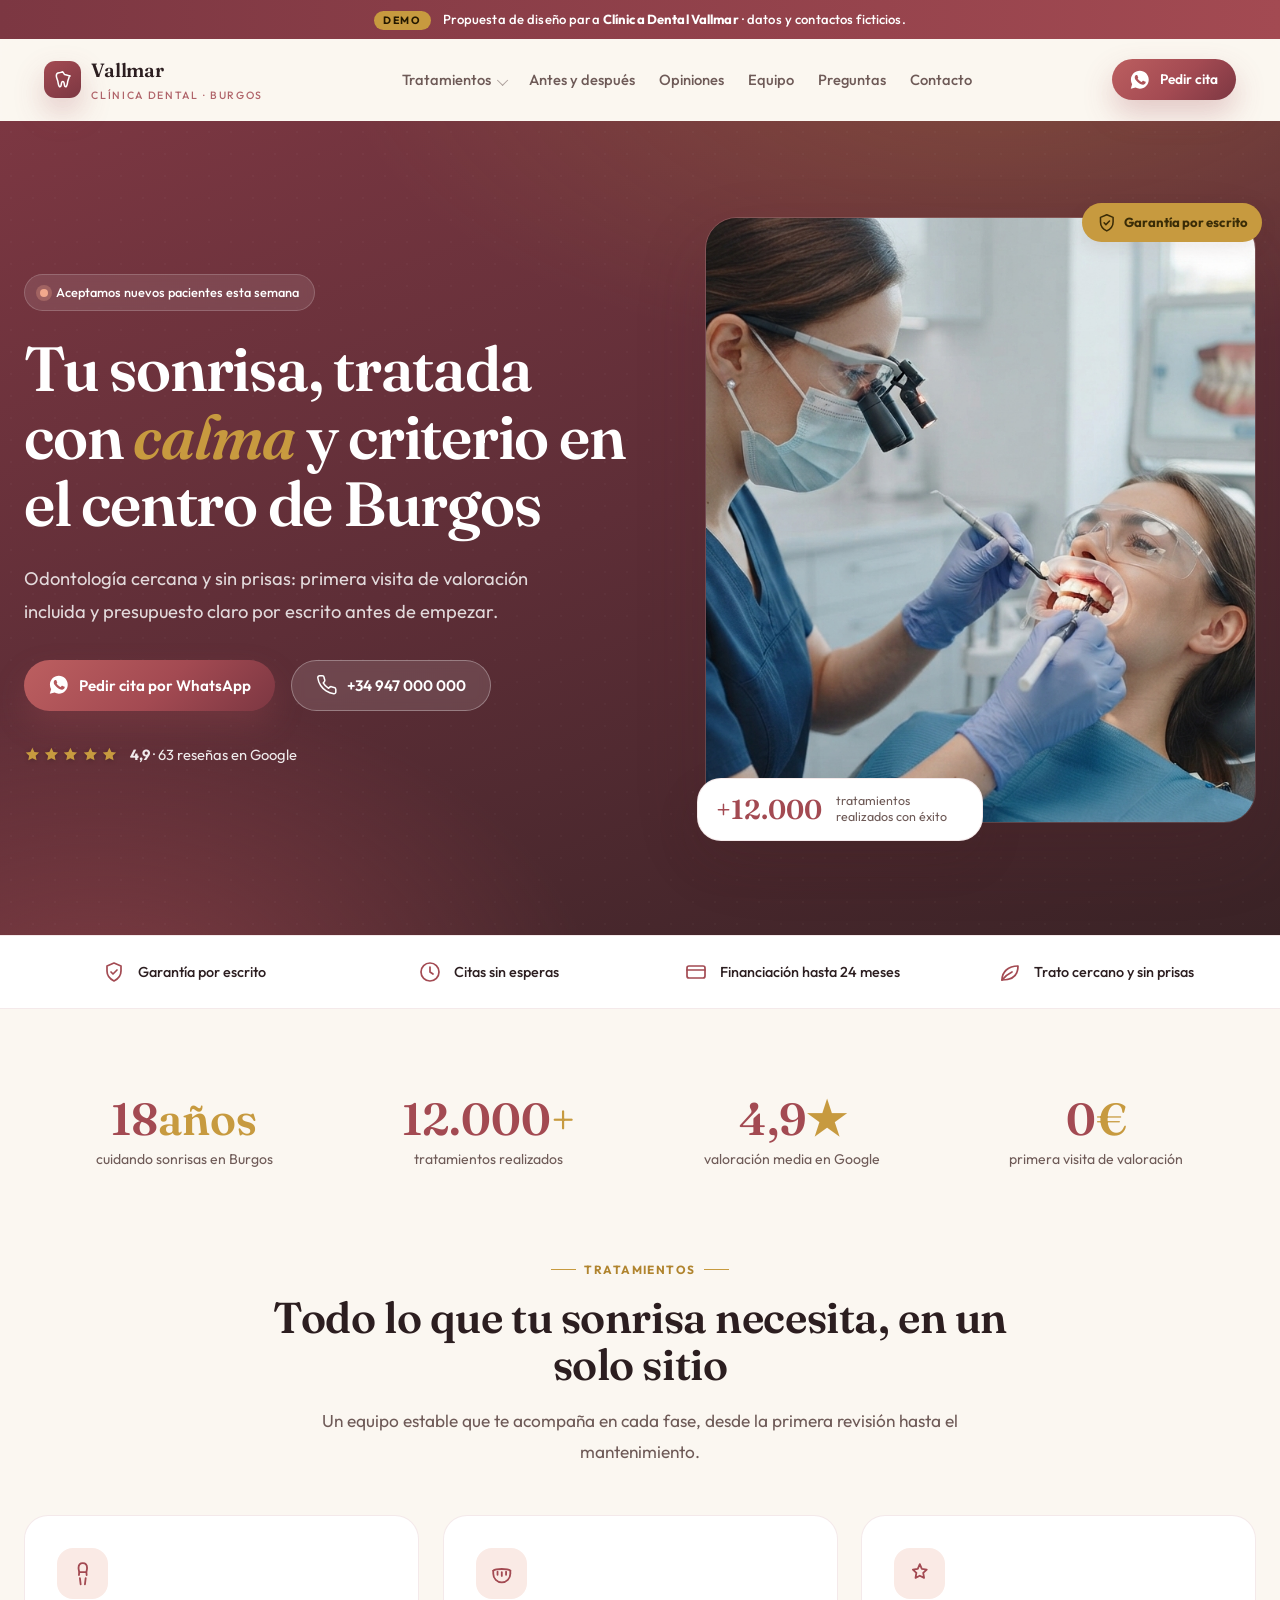
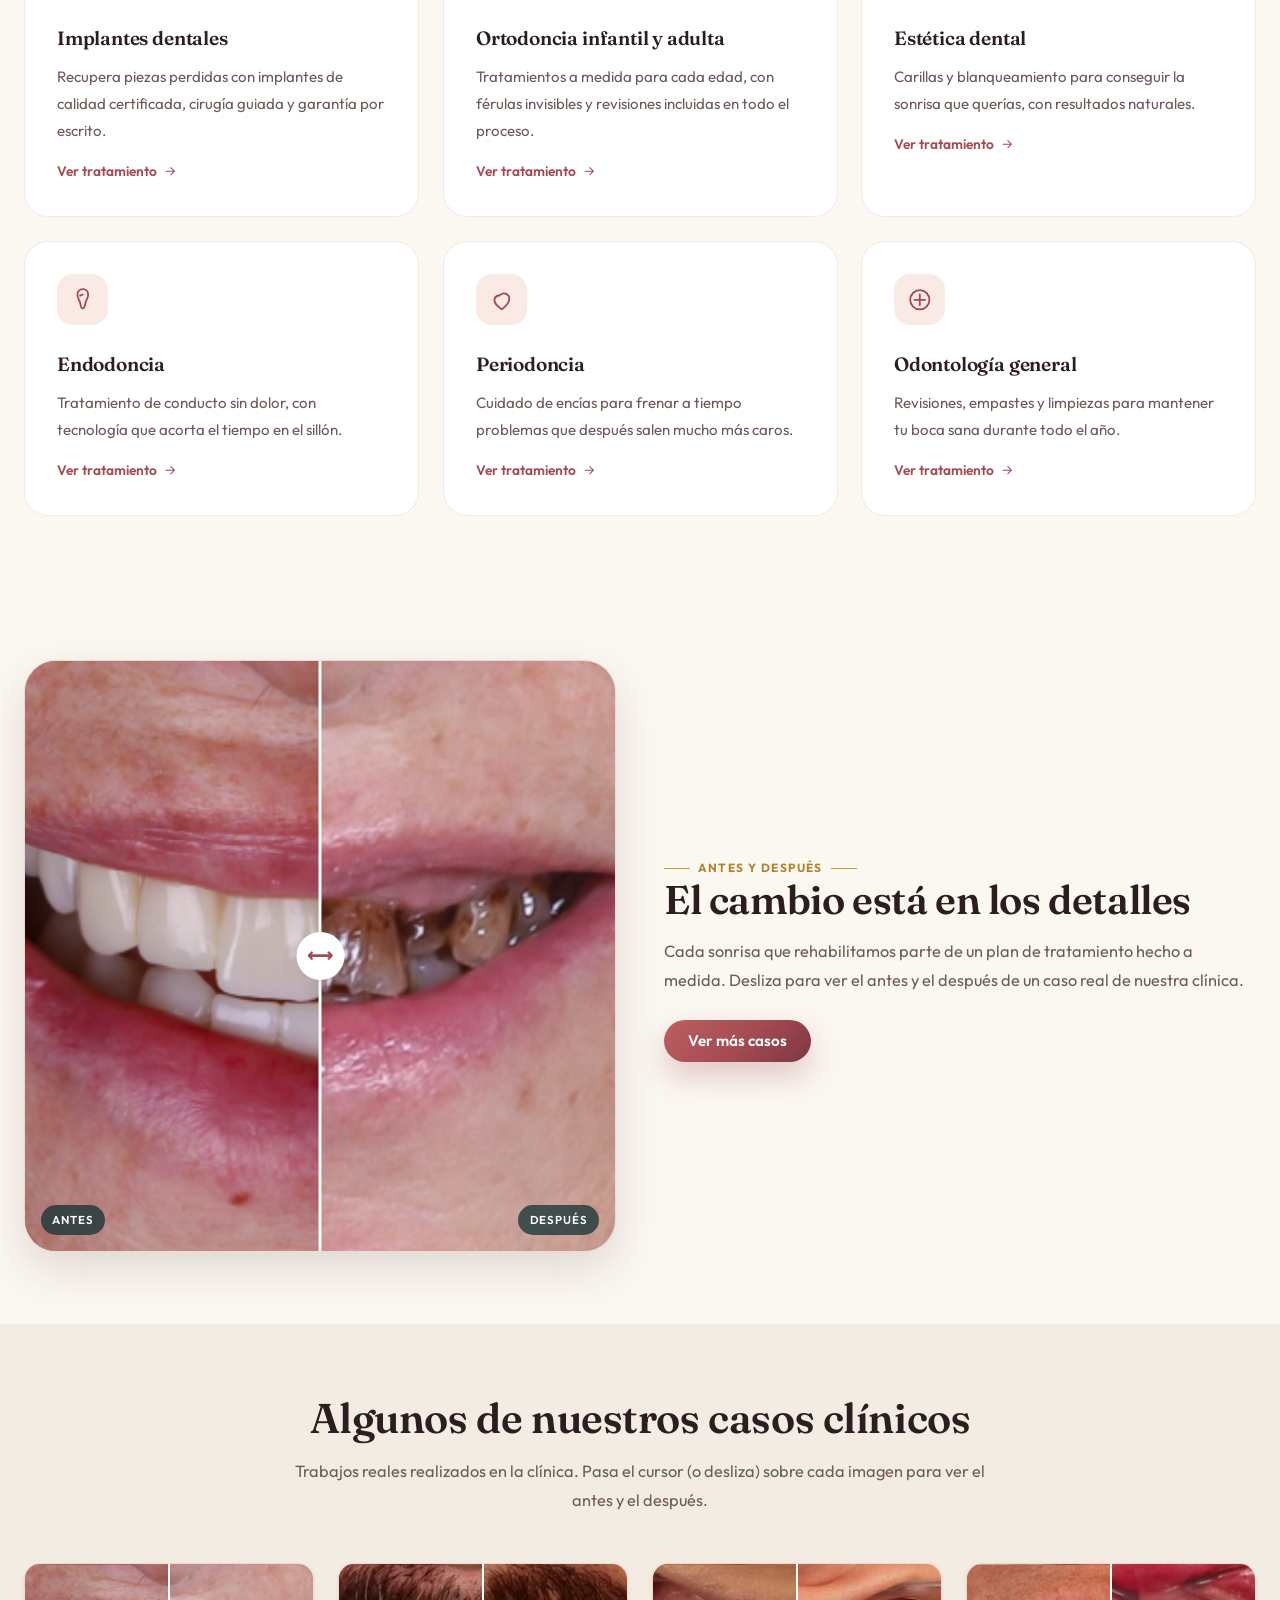
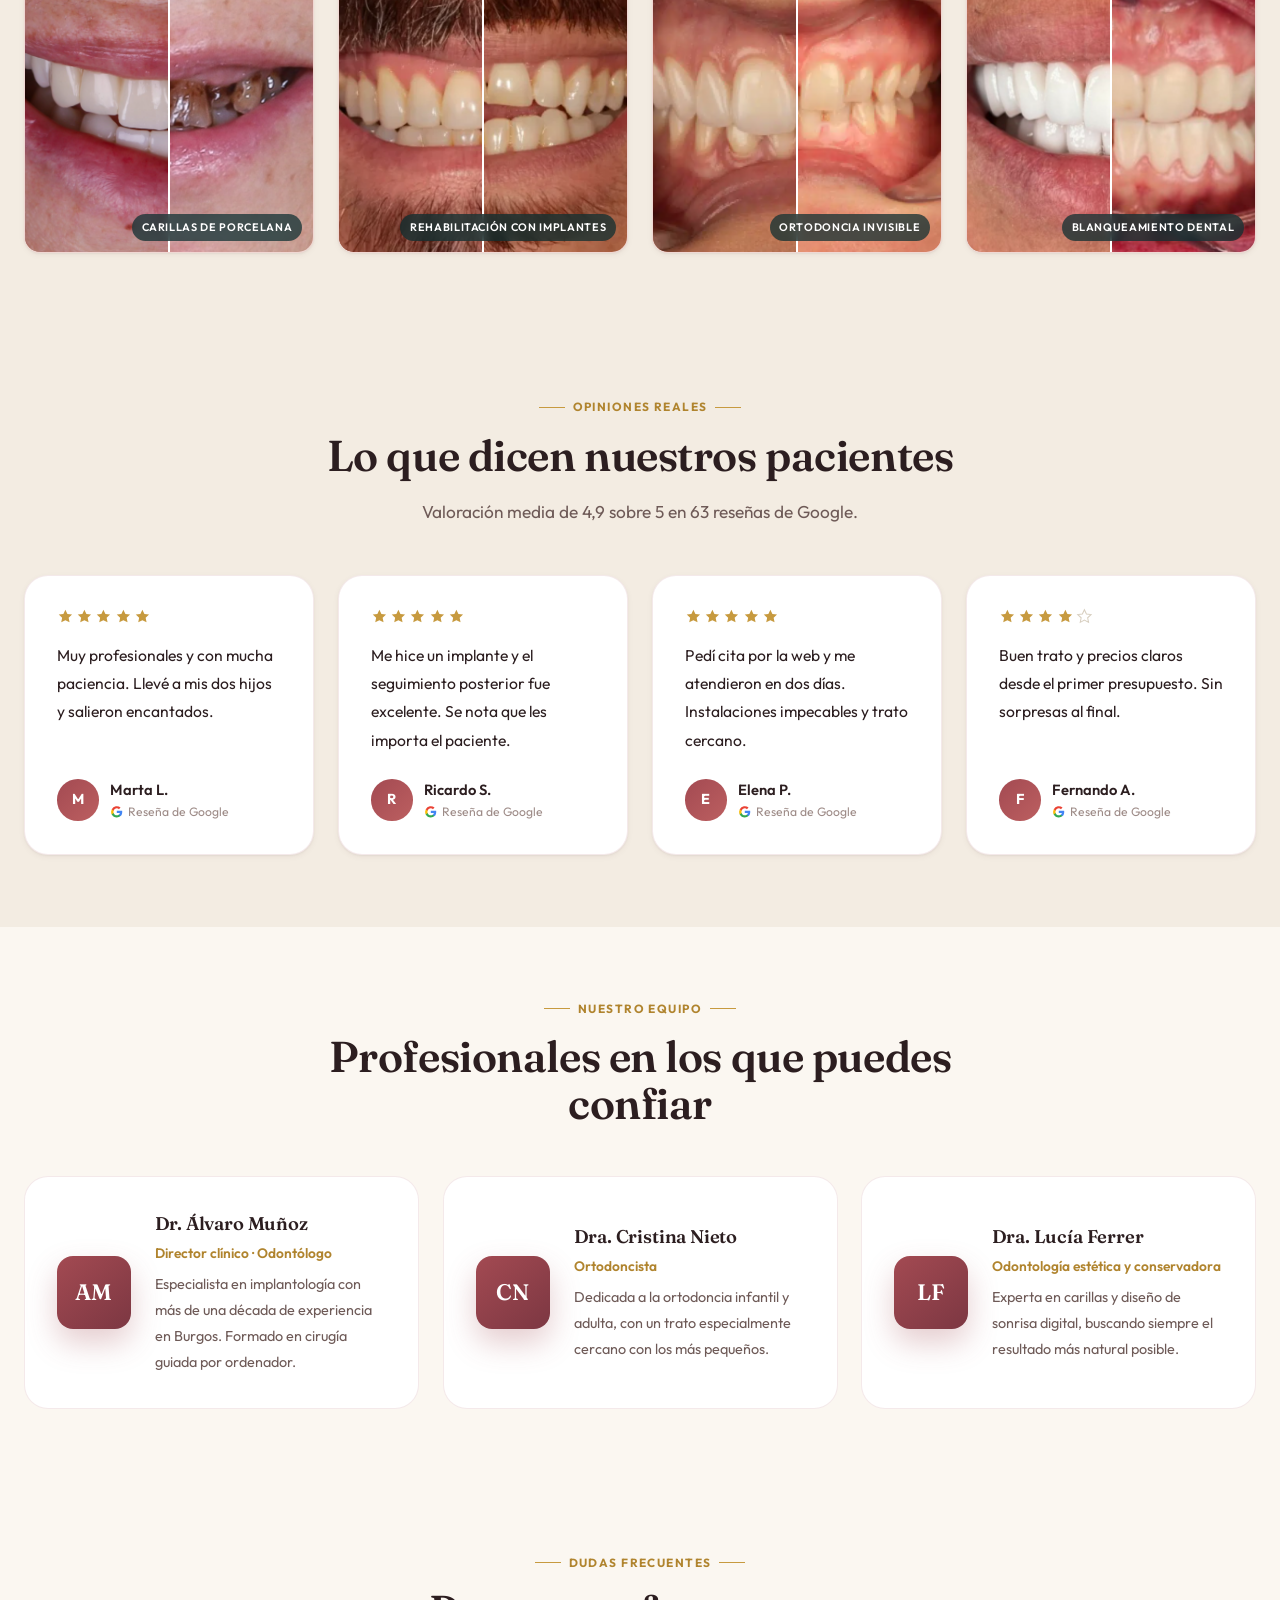
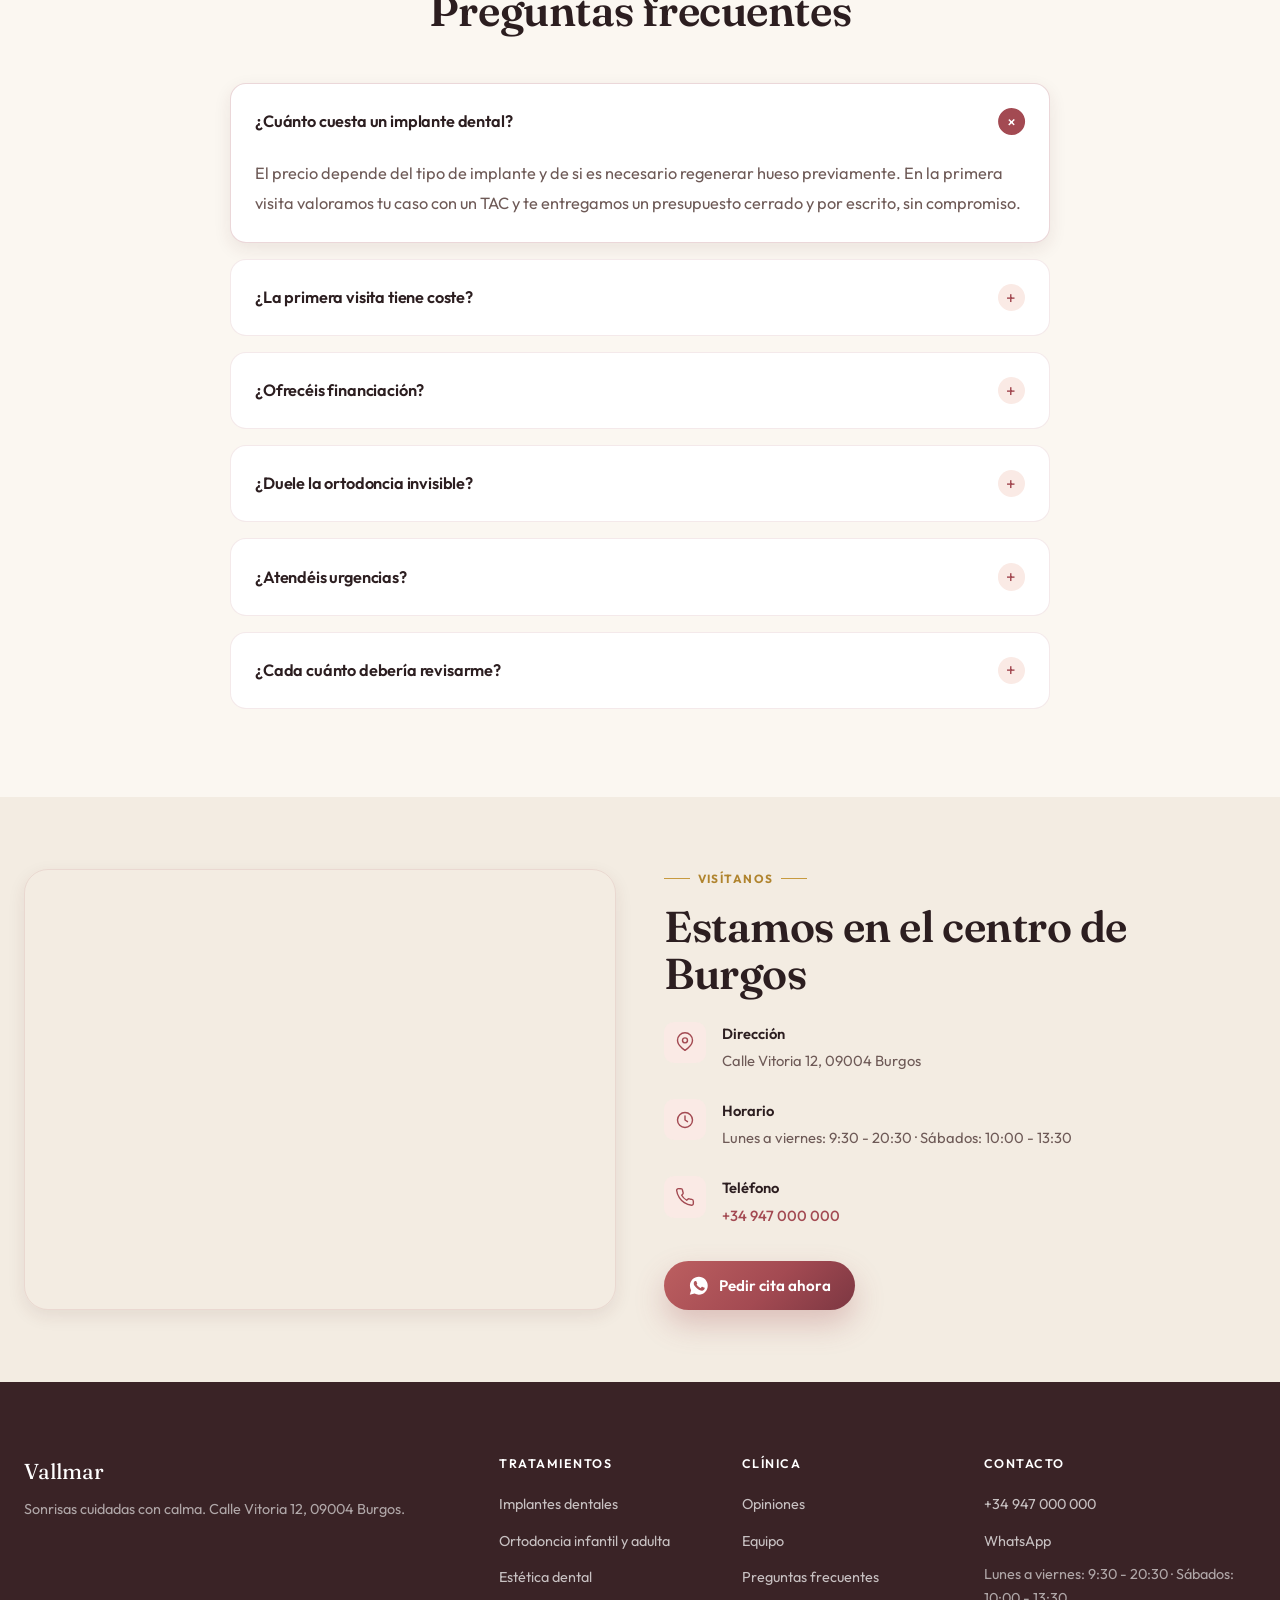
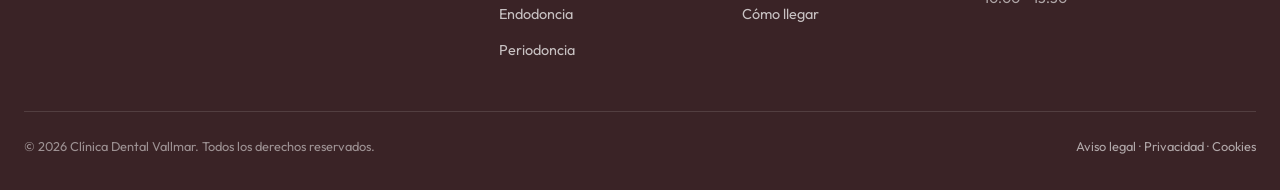
==== commit 0a5f1a27: "Rediseño hacia el logo + accesibilidad y páginas legales - Re-tematiza la paleta de teal a la coral/" ====
--- a/index.html
+++ b/index.html
@@ -4,11 +4,11 @@
   <meta charset="UTF-8">
   <meta name="viewport" content="width=device-width, initial-scale=1.0">
   <meta name="description" content="Clínica Dental Vallmar en Burgos: implantes, ortodoncia invisible, estética dental y odontología general. Primera visita de valoración gratuita y presupuesto por escrito.">
-  <meta name="theme-color" content="#0F5257">
+  <meta name="theme-color" content="#A34A52">
   <title>Clínica Dental Vallmar · Dentista en Burgos</title>
 
   <!-- Favicon (SVG inline, sin dependencias) -->
-  <link rel="icon" href="data:image/svg+xml,%3Csvg xmlns='http://www.w3.org/2000/svg' viewBox='0 0 32 32'%3E%3Crect width='32' height='32' rx='8' fill='%230F5257'/%3E%3Cpath d='M9 22c-1-5 1-11 7-11s8 6 7 11c-.5 2.5-1.6 4-3 4-1.6 0-1.8-3-4-3s-2.4 3-4 3c-1.4 0-2.5-1.5-3-4z' fill='%23fff'/%3E%3C/svg%3E">
+  <link rel="icon" href="data:image/svg+xml,%3Csvg xmlns='http://www.w3.org/2000/svg' viewBox='0 0 32 32'%3E%3Crect width='32' height='32' rx='8' fill='%23A34A52'/%3E%3Cpath d='M9 22c-1-5 1-11 7-11s8 6 7 11c-.5 2.5-1.6 4-3 4-1.6 0-1.8-3-4-3s-2.4 3-4 3c-1.4 0-2.5-1.5-3-4z' fill='%23fff'/%3E%3C/svg%3E">
 
   <!-- Open Graph -->
   <meta property="og:title" content="Clínica Dental Vallmar · Dentista en Burgos">
--- a/css/variables.css
+++ b/css/variables.css
@@ -3,10 +3,10 @@
      --primary y --accent se inyectan en runtime desde data/config.json,
      así el template sigue siendo re-tematizable por cliente. Los valores de
      aquí son el fallback de Vallmar. */
-  --primary: #0F5257;
-  --primary-600: #0B6E6E;
-  --primary-700: #0A4145;
-  --primary-050: #E7F1F0;
+  --primary: #A34A52;
+  --primary-600: #BC5F60;
+  --primary-700: #7C3742;
+  --primary-050: #FAEAE5;
   --accent: #C79A3F;
   --accent-600: #B0842E;
   --accent-050: #F7EFDD;
@@ -19,15 +19,15 @@
   /* Neutrales cálidos */
   --bg: #FBF7F1;
   --bg-light: #F3ECE2;
-  --bg-deep: #0C2F31;
+  --bg-deep: #3A2326;
   --surface: #FFFFFF;
-  --text: #17302F;
-  --text-light: #55655F;
-  --text-lighter: #8A968F;
-  --border-light: rgba(15, 82, 87, 0.12);
-  --border-strong: rgba(15, 82, 87, 0.22);
+  --text: #2C1E20;
+  --text-light: #6E5A57;
+  --text-lighter: #9E8C88;
+  --border-light: rgba(163, 74, 82, 0.12);
+  --border-strong: rgba(163, 74, 82, 0.22);
   --glass: rgba(251, 247, 241, 0.82);
-  --glass-border: rgba(15, 82, 87, 0.10);
+  --glass-border: rgba(163, 74, 82, 0.10);
 
   /* Spacing */
   --spacing-xs: 0.25rem;
@@ -58,11 +58,11 @@
   --line-height-relaxed: 1.8;
 
   /* Sombras — suaves, con tinte de marca */
-  --shadow-sm: 0 1px 2px rgba(12, 47, 49, 0.06), 0 2px 6px rgba(12, 47, 49, 0.05);
-  --shadow-md: 0 6px 18px rgba(12, 47, 49, 0.09);
-  --shadow-lg: 0 18px 44px rgba(12, 47, 49, 0.14);
-  --shadow-xl: 0 30px 70px rgba(12, 47, 49, 0.20);
-  --shadow-brand: 0 14px 30px rgba(15, 82, 87, 0.28);
+  --shadow-sm: 0 1px 2px rgba(74, 35, 38, 0.06), 0 2px 6px rgba(74, 35, 38, 0.05);
+  --shadow-md: 0 6px 18px rgba(74, 35, 38, 0.09);
+  --shadow-lg: 0 18px 44px rgba(74, 35, 38, 0.14);
+  --shadow-xl: 0 30px 70px rgba(74, 35, 38, 0.20);
+  --shadow-brand: 0 14px 30px rgba(163, 74, 82, 0.28);
 
   /* Transiciones */
   --ease: cubic-bezier(0.22, 1, 0.36, 1);
--- a/css/layout.css
+++ b/css/layout.css
@@ -205,6 +205,13 @@
   color: rgba(255, 255, 255, 0.5);
 }
 
+.footer-legal a {
+  color: rgba(255, 255, 255, 0.6);
+  text-decoration: none;
+  transition: color 0.2s;
+}
+.footer-legal a:hover { color: var(--accent); }
+
 /* ===== Demo banner ===== */
 .demo-banner {
   background: linear-gradient(90deg, var(--primary-700), var(--primary));
@@ -217,3 +224,18 @@
 }
 
 .demo-banner:empty { display: none; }
+
+.demo-tag {
+  display: inline-block;
+  background: var(--accent);
+  color: #241800;
+  font-weight: 700;
+  font-size: 0.66rem;
+  letter-spacing: 0.16em;
+  text-transform: uppercase;
+  padding: 0.12rem 0.55rem;
+  border-radius: var(--radius-full);
+  margin-right: 0.55rem;
+  vertical-align: middle;
+  line-height: 1.5;
+}
--- a/css/components.css
+++ b/css/components.css
@@ -60,6 +60,15 @@
 .btn-ghost-light:hover { background: rgba(255, 255, 255, 0.2); transform: translateY(-2px); }
 
 .btn-sm { padding: 0.6rem 1.1rem; font-size: 0.86rem; }
+
+/* ===== Focus visible (accesibilidad por teclado) ===== */
+:focus-visible {
+  outline: 2px solid var(--accent);
+  outline-offset: 2px;
+  border-radius: 2px;
+}
+/* Sin outline para punteros (mouse/touch); solo teclado lo ve */
+:focus:not(:focus-visible) { outline: none; }
 
 /* ===== Cards ===== */
 .card {
--- a/css/sections.css
+++ b/css/sections.css
@@ -6,8 +6,8 @@
   padding: clamp(3.5rem, 8vw, 6rem) var(--spacing-lg) clamp(4rem, 9vw, 7rem);
   background:
     radial-gradient(1100px 520px at 78% -8%, rgba(199, 154, 63, 0.22), transparent 60%),
-    radial-gradient(900px 600px at 8% 110%, rgba(11, 110, 110, 0.55), transparent 55%),
-    linear-gradient(160deg, var(--primary-700) 0%, #0C3B3E 48%, var(--bg-deep) 100%);
+    radial-gradient(900px 600px at 8% 110%, rgba(163, 74, 82, 0.55), transparent 55%),
+    linear-gradient(160deg, var(--primary-700) 0%, #5E2E37 48%, var(--bg-deep) 100%);
 }
 
 .hero::after {
@@ -49,7 +49,7 @@
   margin-bottom: var(--spacing-lg);
   backdrop-filter: blur(6px);
 }
-.hero-badge .dot { width: 0.5rem; height: 0.5rem; border-radius: 50%; background: #57e39b; box-shadow: 0 0 0 4px rgba(87, 227, 155, 0.25); }
+.hero-badge .dot { width: 0.5rem; height: 0.5rem; border-radius: 50%; background: #F2A98D; box-shadow: 0 0 0 4px rgba(242, 169, 141, 0.28); }
 
 .hero-text h1 {
   font-size: clamp(2.3rem, 5.4vw, 3.9rem);
@@ -159,6 +159,7 @@
   transform: scaleX(0); transform-origin: left;
   transition: transform 0.4s var(--ease);
 }
+.service-card[data-procedure] { cursor: pointer; }
 .service-card:hover { box-shadow: var(--shadow-lg); transform: translateY(-6px); border-color: transparent; }
 .service-card:hover::before { transform: scaleX(1); }
 
--- a/css/advanced.css
+++ b/css/advanced.css
@@ -13,7 +13,8 @@
   opacity: 0.55;
   transition: opacity 0.2s;
 }
-.nav-dropdown:hover .nav-link::after { opacity: 1; }
+.nav-dropdown:hover .nav-link::after,
+.nav-dropdown:focus-within .nav-link::after { opacity: 1; }
 
 .dropdown-menu {
   position: absolute;
@@ -31,7 +32,8 @@
   padding: 0.4rem;
   overflow: hidden;
 }
-.nav-dropdown:hover .dropdown-menu { opacity: 1; visibility: visible; transform: translateX(-50%) translateY(0); }
+.nav-dropdown:hover .dropdown-menu,
+.nav-dropdown:focus-within .dropdown-menu { opacity: 1; visibility: visible; transform: translateX(-50%) translateY(0); }
 
 .dropdown-item {
   display: block;
@@ -53,7 +55,7 @@
 }
 
 @media (max-width: 900px) {
-  .menu-toggle { display: block; }
+  .menu-toggle { display: flex; align-items: center; justify-content: center; min-width: 44px; min-height: 44px; }
   .header-cta { display: none; }
   .nav-desktop { display: none; }
   .nav-desktop.active {
--- a/css/responsive.css
+++ b/css/responsive.css
@@ -31,25 +31,25 @@
 /* ===== Dark mode — coherente con la marca (teal profundo + oro) ===== */
 @media (prefers-color-scheme: dark) {
   :root {
-    --bg: #0C2224;
-    --bg-light: #10312F;
-    --surface: #123032;
-    --text: #EAF3F1;
-    --text-light: #A8BEB9;
-    --text-lighter: #7E938E;
+    --bg: #211416;
+    --bg-light: #2A1B1D;
+    --surface: #2C1D1F;
+    --text: #F5E9E6;
+    --text-light: #C7B0AC;
+    --text-lighter: #9A8481;
     --border-light: rgba(255, 255, 255, 0.10);
     --border-strong: rgba(255, 255, 255, 0.18);
-    --primary-050: rgba(87, 227, 155, 0.10);
-    --glass: rgba(12, 34, 36, 0.78);
+    --primary-050: rgba(214, 120, 110, 0.12);
+    --glass: rgba(33, 20, 22, 0.80);
     --glass-border: rgba(255, 255, 255, 0.08);
   }
 
   .btn-secondary { color: var(--text); }
   .btn-secondary:hover { background: var(--surface); color: var(--accent); border-color: var(--accent); }
-  .service-icon, .location-detail-icon { background: rgba(87, 227, 155, 0.12); color: #7fe3b6; }
+  .service-icon, .location-detail-icon { background: rgba(214, 120, 110, 0.14); color: #e8a494; }
   .eyebrow { background: rgba(199, 154, 63, 0.14); }
-  .star-empty { color: #3c4f4c; }
+  .star-empty { color: #5b4442; }
   .review-source, .section-header-label { color: var(--accent); }
-  .faq-toggle { background: rgba(87, 227, 155, 0.12); color: #7fe3b6; }
+  .faq-toggle { background: rgba(214, 120, 110, 0.14); color: #e8a494; }
   .trust-strip { background: var(--surface); }
 }
